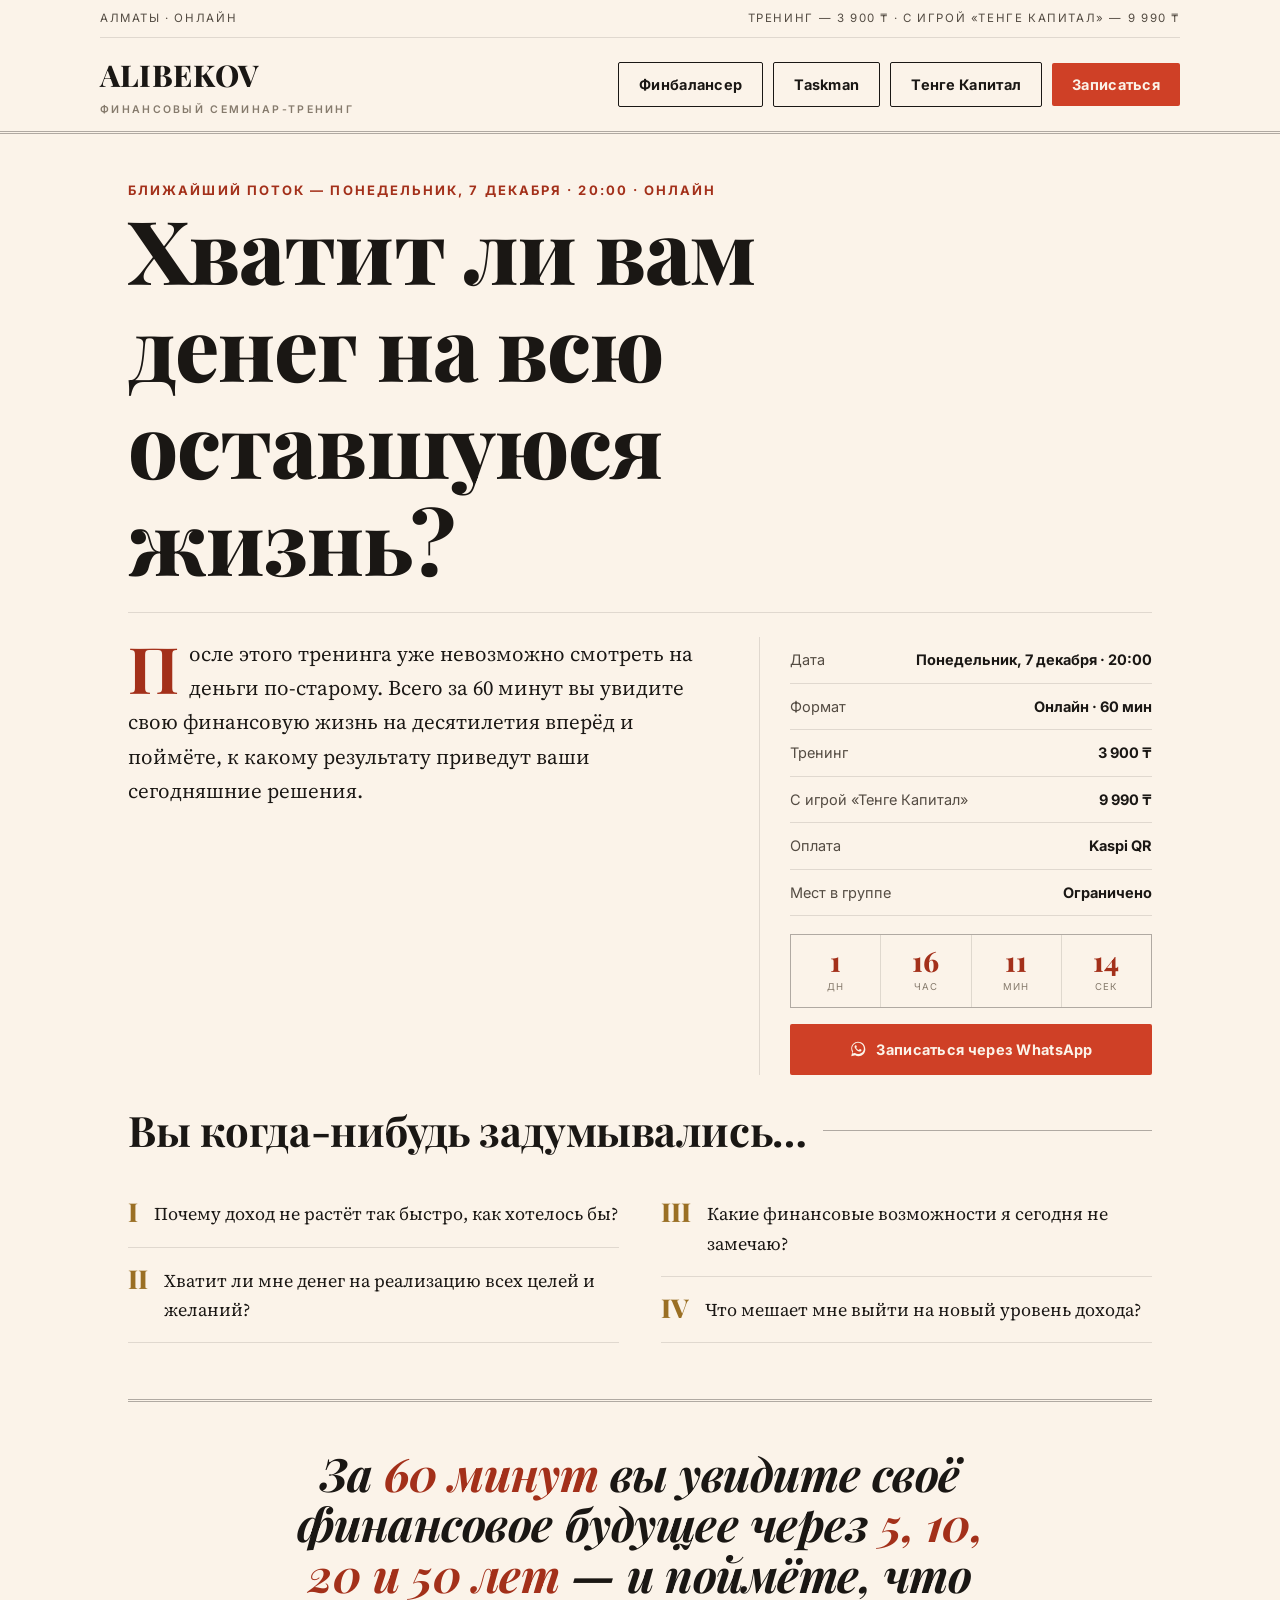
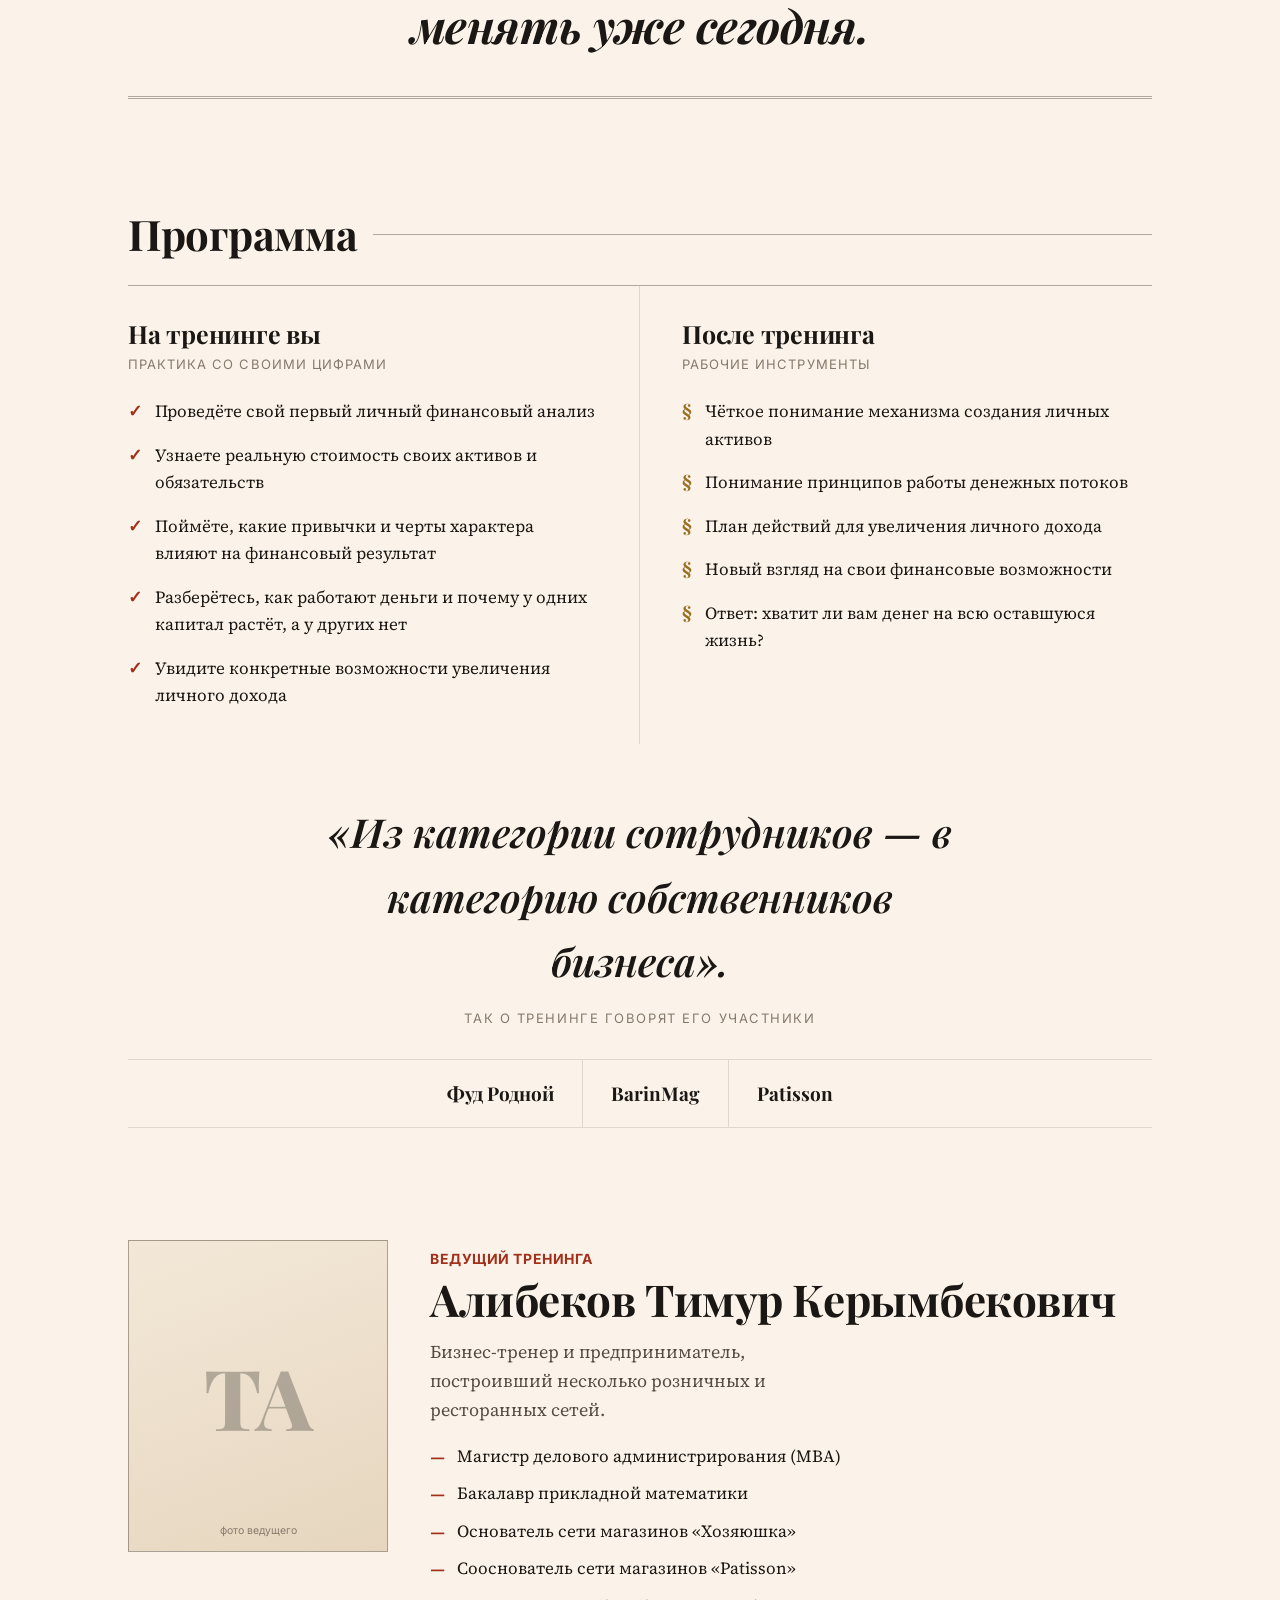
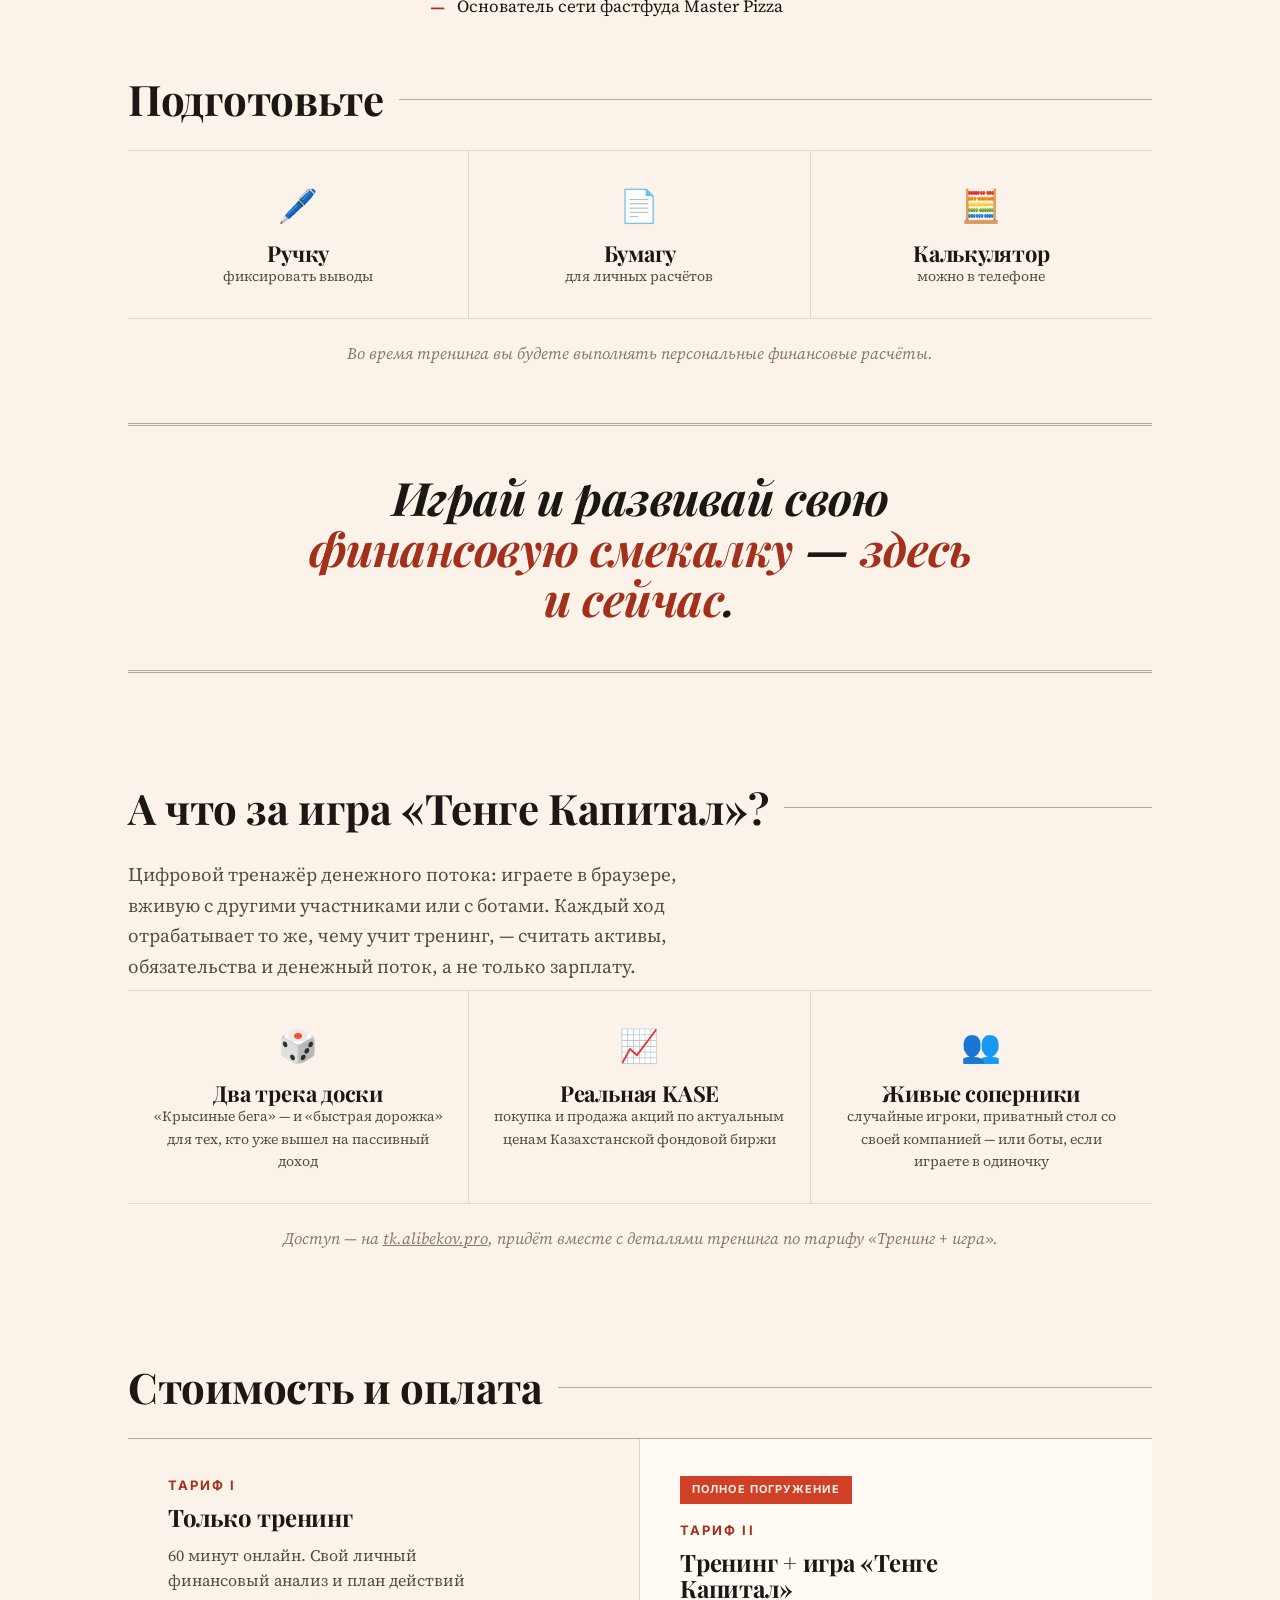
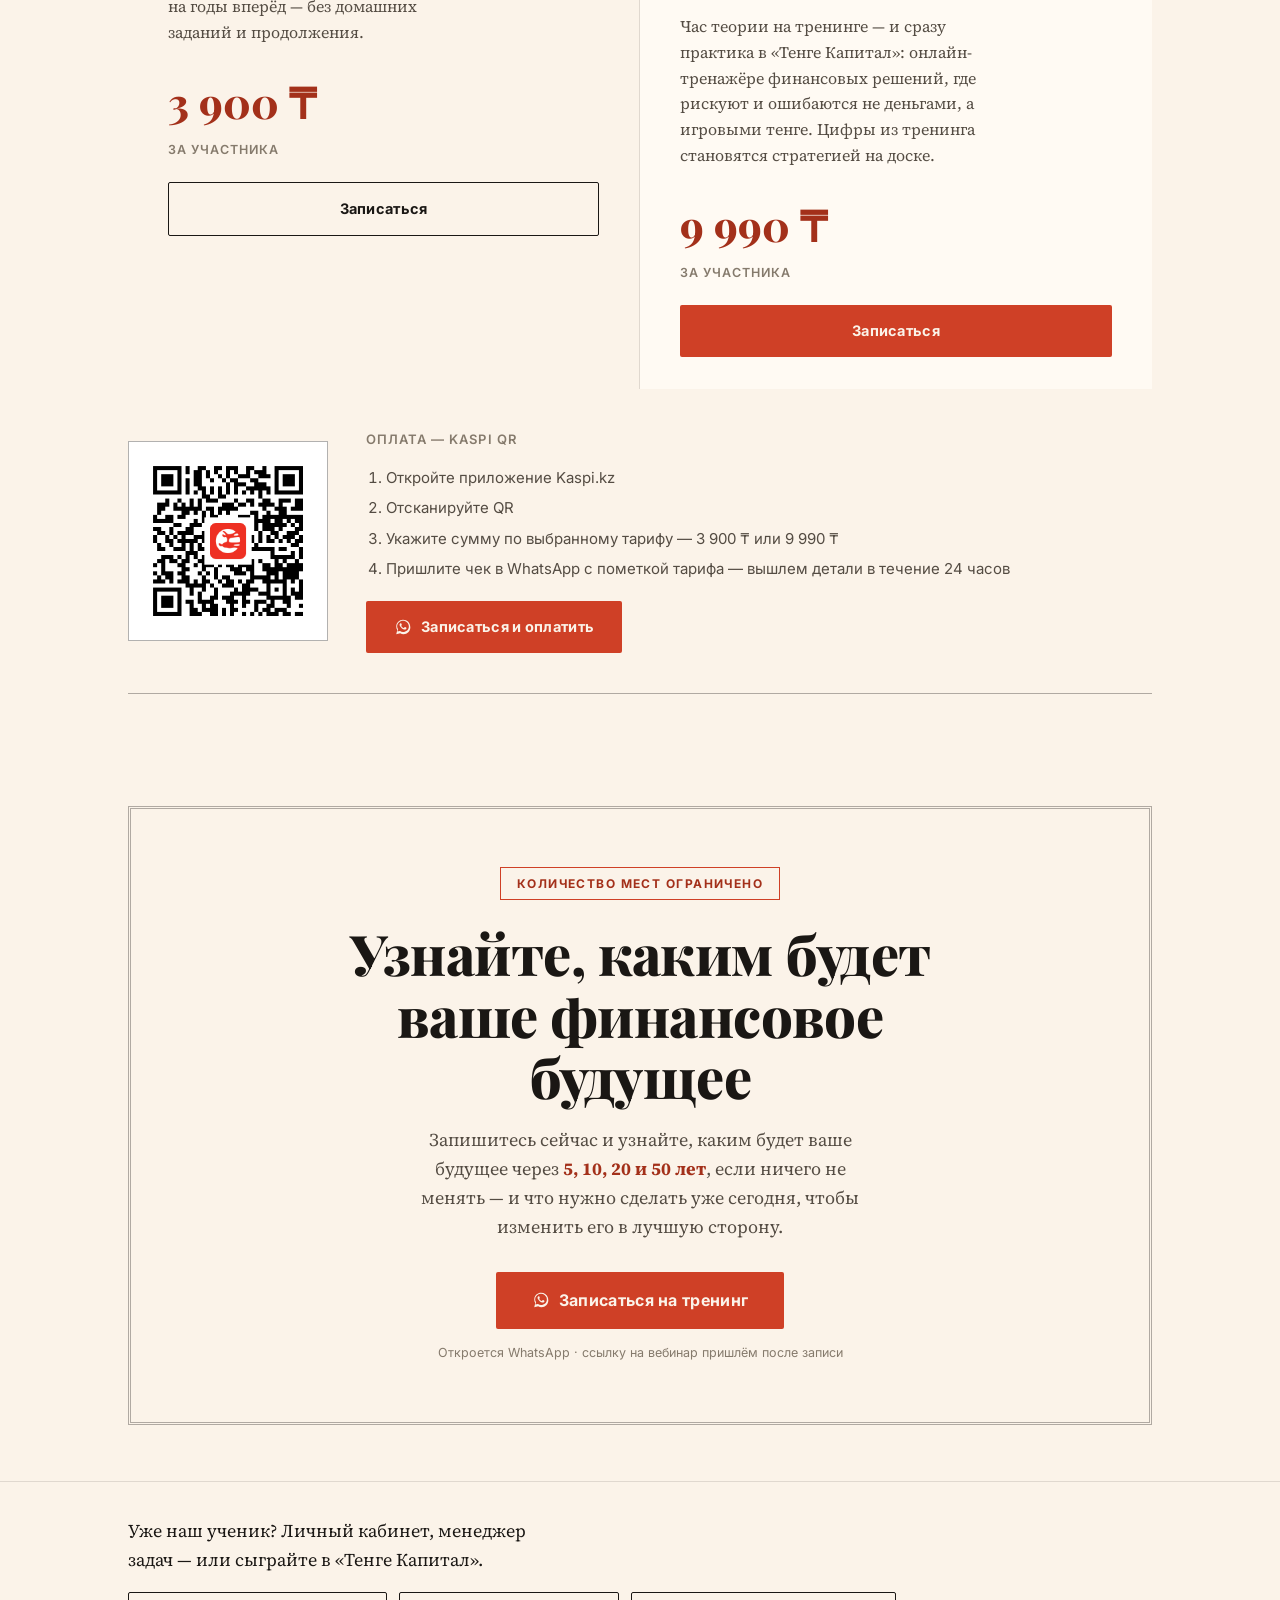
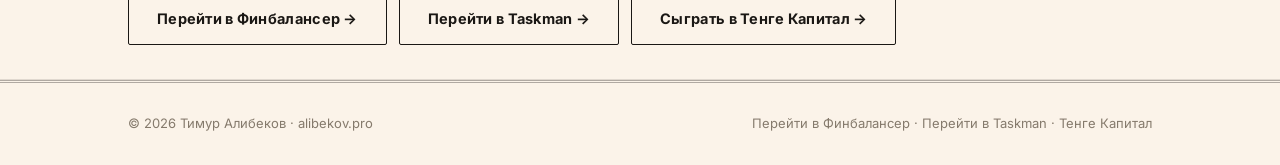
==== index.html @ b4243344 "Переставить регалии Тимура: сперва MBA и бакалавриат, потом бизнесы Co-Authored-By: Claude Sonnet 5 " ====
<!DOCTYPE html>
<html lang="ru">
<head>
<meta charset="UTF-8" />
<meta name="viewport" content="width=device-width, initial-scale=1.0" />
<title>Хватит ли вам денег на всю оставшуюся жизнь? — семинар-тренинг Тимура Алибекова</title>
<meta name="description" content="Онлайн-тренинг «Хватит ли вам денег на всю оставшуюся жизнь?». За 60 минут вы увидите свою финансовую жизнь на десятилетия вперёд. От 3 900 ₸, с игрой «Тенге Капитал» — 9 990 ₸. Ведущий — Тимур Алибеков, основатель сетей «Хозяюшка» и «Patisson»." />
<meta name="theme-color" content="#fbf3e9" />

<!-- Google tag (gtag.js) -->
<script async src="https://www.googletagmanager.com/gtag/js?id=AW-18318471443"></script>
<script>
  window.dataLayer = window.dataLayer || [];
  function gtag(){dataLayer.push(arguments);}
  gtag('js', new Date());
  gtag('config', 'AW-18318471443');
</script>

<meta property="og:type" content="website" />
<meta property="og:title" content="Хватит ли вам денег на всю оставшуюся жизнь?" />
<meta property="og:description" content="Онлайн-тренинг за 60 минут покажет вашу финансовую жизнь на десятилетия вперёд. От 3 900 ₸, с игрой «Тенге Капитал» — 9 990 ₸. Ведущий — Тимур Алибеков." />
<meta property="og:locale" content="ru_RU" />
<meta property="og:url" content="https://alibekov.pro" />
<meta property="og:image" content="https://alibekov.pro/og.png" />
<meta name="twitter:card" content="summary_large_image" />
<link rel="canonical" href="https://alibekov.pro" />

<link rel="icon" type="image/svg+xml" href="/favicon.svg" />
<link rel="apple-touch-icon" href="/favicon.svg" />

<link rel="preconnect" href="https://fonts.googleapis.com" />
<link rel="preconnect" href="https://fonts.gstatic.com" crossorigin />
<link href="https://fonts.googleapis.com/css2?family=Playfair+Display:ital,wght@0,600;0,700;0,800;1,600;1,700&family=Source+Serif+4:ital,opsz,wght@0,8..60,400;0,8..60,600;1,8..60,400&family=Inter:wght@500;600;700&display=swap" rel="stylesheet" />

<!-- JSON-LD: курс для поисковиков (вечнозелёный формат, без фиксированной даты) -->
<script type="application/ld+json">
{
  "@context":"https://schema.org",
  "@type":"Course",
  "name":"Тренинг «Хватит ли вам денег на всю оставшуюся жизнь?»",
  "description":"За 60 минут вы увидите свою финансовую жизнь на десятилетия вперёд и проведёте первый личный финансовый анализ.",
  "provider":{"@type":"Person","name":"Тимур Алибеков","url":"https://alibekov.pro"},
  "hasCourseInstance":{"@type":"CourseInstance","courseMode":"Online","courseWorkload":"PT60M"},
  "offers":[
    {"@type":"Offer","name":"Только тренинг","price":"3900","priceCurrency":"KZT","availability":"https://schema.org/InStock","url":"https://alibekov.pro"},
    {"@type":"Offer","name":"Тренинг + игра «Тенге Капитал»","price":"9990","priceCurrency":"KZT","availability":"https://schema.org/InStock","url":"https://alibekov.pro"}
  ]
}
</script>

<style>
:root{
  --paper:#fbf3e9; --paper-2:#f3e8d8; --card:#fffaf3;
  --ink:#1a1714; --muted:#544c43; --muted-2:#857a6c;
  --salmon:#cf4026; --salmon-d:#a3301a; --ochre:#9a6f24;
  --line:#1a17141f; --line-strong:#1a171455; --maxw:1080px;
}
*{box-sizing:border-box;margin:0;padding:0}
html{scroll-behavior:smooth}
body{font-family:'Source Serif 4',Georgia,serif;background:var(--paper);color:var(--ink);line-height:1.62;-webkit-font-smoothing:antialiased;overflow-x:hidden}
h1,h2,h3{font-family:'Playfair Display',Georgia,serif;font-weight:700;line-height:1.1;letter-spacing:-.01em}
a{color:inherit;text-decoration:none}
img{max-width:100%;display:block}
.wrap{max-width:var(--maxw);margin:0 auto;padding:0 28px}

/* focus & sr */
:focus-visible{outline:3px solid var(--salmon);outline-offset:3px}
.sr-only{position:absolute;width:1px;height:1px;padding:0;margin:-1px;overflow:hidden;clip:rect(0,0,0,0);white-space:nowrap;border:0}
.skip{position:absolute;left:-999px;top:0;z-index:200;background:var(--ink);color:var(--paper);padding:12px 18px;font-family:'Inter',sans-serif;font-weight:700}
.skip:focus{left:8px;top:8px}

.kick{font-family:'Inter',sans-serif;font-size:13px;font-weight:700;letter-spacing:.16em;text-transform:uppercase;color:var(--salmon-d)}

.masthead{border-bottom:3px double var(--line-strong);background:var(--paper);position:sticky;top:0;z-index:40}
.mast-top{display:flex;justify-content:space-between;align-items:center;font-family:'Inter',sans-serif;font-size:11.5px;letter-spacing:.14em;text-transform:uppercase;color:var(--muted);padding:9px 0;border-bottom:1px solid var(--line)}
.mast-main{display:flex;justify-content:space-between;align-items:center;padding:13px 0}
.mast-main .name{font-family:'Playfair Display';font-size:clamp(22px,3vw,30px);font-weight:800;letter-spacing:.02em}
.mast-main .name small{display:block;font-family:'Inter';font-size:10.5px;font-weight:600;letter-spacing:.22em;color:var(--muted-2);text-transform:uppercase;margin-top:2px}

.btn{display:inline-flex;align-items:center;justify-content:center;gap:9px;font-family:'Inter',sans-serif;font-weight:700;font-size:14.5px;border-radius:2px;border:0;cursor:pointer;padding:14px 28px;background:var(--ink);color:var(--paper);transition:background .2s,transform .15s;letter-spacing:.02em}
.btn:hover{background:var(--salmon-d);transform:translateY(-1px)}
.btn.sal{background:var(--salmon)}
.btn.sal:hover{background:var(--salmon-d)}
.btn.line{background:transparent;color:var(--ink);border:1.5px solid var(--ink)}
.btn.line:hover{background:var(--ink);color:var(--paper)}
.btn .wa{width:18px;height:18px;flex:0 0 auto}
.mast-main .btn{padding:10px 20px}
.mast-actions{display:flex;align-items:center;gap:10px}
@media(max-width:560px){.mast-main .btn{padding:9px 14px;font-size:13px}.mast-top{display:none}}
@media(max-width:620px){.app-enter{display:none}}

.hero{padding:46px 0 18px}
.hero h1{font-size:clamp(38px,7.4vw,88px);max-width:15ch;font-weight:800}
.hero-grid{display:grid;grid-template-columns:1.5fr 1fr;gap:42px;margin-top:24px;padding-top:24px;border-top:1px solid var(--line)}
@media(max-width:760px){.hero-grid{grid-template-columns:1fr;gap:26px}}
.hero-lead{font-size:21px}
.hero-lead .drop::first-letter{font-family:'Playfair Display';font-size:64px;float:left;line-height:.78;padding:6px 10px 0 0;color:var(--salmon-d);font-weight:700}
.hero-side{border-left:1px solid var(--line);padding-left:30px}
@media(max-width:760px){.hero-side{border-left:0;padding-left:0;border-top:1px solid var(--line);padding-top:22px}}
.facts{font-family:'Inter';list-style:none;display:flex;flex-direction:column}
.facts li{display:flex;justify-content:space-between;gap:14px;padding:11px 0;border-bottom:1px solid var(--line);font-size:14.5px}
.facts li b{font-weight:700}
.facts li span{color:var(--muted)}
.cd{display:flex;margin-top:18px;border:1px solid var(--line-strong)}
.cd .c{flex:1;text-align:center;padding:12px 4px;border-right:1px solid var(--line)}
.cd .c:last-child{border-right:0}
.cd .n{font-family:'Playfair Display';font-size:28px;font-weight:800;color:var(--salmon-d);line-height:1}
.cd .l{font-family:'Inter';font-size:9.5px;letter-spacing:.1em;text-transform:uppercase;color:var(--muted-2);margin-top:4px}
.hero-side .btn{width:100%;margin-top:16px}

section{padding:56px 0}
.sec-rule{display:flex;align-items:center;gap:16px;margin-bottom:28px}
.sec-rule h2{font-size:clamp(26px,4.4vw,42px)}
.sec-rule .ln{flex:1;height:1px;background:var(--line-strong)}

.pains{columns:2;column-gap:42px}
@media(max-width:680px){.pains{columns:1}}
.pain{break-inside:avoid;padding:18px 0;border-bottom:1px solid var(--line);display:flex;gap:16px}
.pain .n{font-family:'Playfair Display';font-size:26px;font-weight:800;color:var(--ochre);line-height:1;flex:0 0 auto}
.pain p{font-size:18px}

.band{border-top:3px double var(--line-strong);border-bottom:3px double var(--line-strong);padding:46px 20px;text-align:center}
.band h2{font-size:clamp(26px,4.6vw,46px);max-width:24ch;margin:0 auto;font-style:italic;font-weight:700}
.band h2 em{color:var(--salmon-d);font-style:italic}

.cols{display:grid;grid-template-columns:1fr 1fr;border-top:1px solid var(--line-strong)}
@media(max-width:760px){.cols{grid-template-columns:1fr}}
.col{padding:34px 0}
.col:first-child{padding-right:42px;border-right:1px solid var(--line)}
.col:last-child{padding-left:42px}
@media(max-width:760px){.col:first-child{padding-right:0;border-right:0;border-bottom:1px solid var(--line)}.col:last-child{padding-left:0}}
.col h3{font-size:25px}
.col .cs{font-family:'Inter';font-size:13px;color:var(--muted-2);text-transform:uppercase;letter-spacing:.08em;margin:6px 0 22px}
.ll{list-style:none;display:flex;flex-direction:column;gap:15px}
.ll li{display:flex;gap:13px;font-size:17px;align-items:baseline}
.ll .t{flex:0 0 auto;font-family:'Playfair Display';color:var(--salmon-d);font-weight:700}
.col.get .ll .t{color:var(--ochre)}

.proof{text-align:center}
.proof blockquote{font-family:'Playfair Display';font-style:italic;font-size:clamp(24px,4vw,40px);font-weight:600;max-width:26ch;margin:0 auto 14px}
.proof .by{font-family:'Inter';font-size:13px;letter-spacing:.12em;text-transform:uppercase;color:var(--muted-2);margin-bottom:30px}
.logos{display:flex;justify-content:center;flex-wrap:wrap;border-top:1px solid var(--line);border-bottom:1px solid var(--line)}
.logos li{list-style:none;padding:18px 28px;font-family:'Playfair Display';font-weight:700;font-size:19px;border-right:1px solid var(--line)}
.logos li:last-child{border-right:0}

.host{display:grid;grid-template-columns:260px 1fr;gap:42px;align-items:start}
@media(max-width:760px){.host{grid-template-columns:1fr}}
.host .photo{aspect-ratio:3/3.6;background:linear-gradient(160deg,var(--paper-2),#e6d6bf);border:1px solid var(--line-strong);display:grid;place-items:center;position:relative}
.host .photo .mono{font-family:'Playfair Display';font-size:84px;color:var(--ink);opacity:.28;font-weight:800}
.host .photo small{position:absolute;bottom:12px;left:0;right:0;text-align:center;font-family:'Inter';font-size:10.5px;color:var(--muted-2)}
.host h2{font-size:clamp(28px,4.4vw,44px)}
.host .role{font-family:'Inter';color:var(--salmon-d);font-weight:700;font-size:14px;letter-spacing:.04em;text-transform:uppercase;margin:8px 0 4px}
.host .bio-lead{font-size:18px;color:var(--muted);margin:14px 0 18px;max-width:46ch}
.bio{list-style:none;display:flex;flex-direction:column;gap:10px}
.bio li{display:flex;gap:12px;font-size:17px}
.bio li b{color:var(--salmon-d);flex:0 0 auto;font-family:'Playfair Display'}

.prep{display:grid;grid-template-columns:repeat(3,1fr);border-top:1px solid var(--line);border-bottom:1px solid var(--line)}
@media(max-width:680px){.prep{grid-template-columns:1fr}}
.prep .p{padding:30px 22px;text-align:center;border-right:1px solid var(--line)}
.prep .p:last-child{border-right:0}
@media(max-width:680px){.prep .p{border-right:0;border-bottom:1px solid var(--line)}.prep .p:last-child{border-bottom:0}}
.prep .ic{font-size:32px}
.prep h3{font-size:22px;margin-top:8px}
.prep p{color:var(--muted);font-size:14px}
.prep-note{text-align:center;color:var(--muted-2);margin-top:22px;font-style:italic}

.tariffs{display:grid;grid-template-columns:1fr 1fr;border-top:1px solid var(--line-strong);margin-bottom:0}
@media(max-width:760px){.tariffs{grid-template-columns:1fr}}
.tariff{padding:36px 40px 32px;position:relative}
.tariff:first-child{border-right:1px solid var(--line)}
@media(max-width:760px){.tariff:first-child{border-right:0;border-bottom:1px solid var(--line)}}
.tariff.reco{background:var(--card)}
.tariff .badge{display:inline-block;background:var(--salmon);color:var(--paper);font-family:'Inter';font-size:11px;font-weight:700;letter-spacing:.1em;text-transform:uppercase;padding:5px 12px;margin-bottom:16px}
.tariff .kick{margin-bottom:8px}
.tariff h3{font-size:24px;max-width:20ch}
.tariff .desc{color:var(--muted);margin:12px 0 22px;font-size:16px;max-width:38ch}
.tariff .p{font-family:'Playfair Display';font-size:clamp(30px,4vw,42px);font-weight:800;color:var(--salmon-d);margin-bottom:2px}
.tariff .p span{display:block;font-family:'Inter';font-size:12.5px;font-weight:600;color:var(--muted-2);text-transform:uppercase;letter-spacing:.08em;margin-top:4px}
.tariff .btn{width:100%;margin-top:20px}

.pay{display:grid;grid-template-columns:200px 1fr;gap:38px;align-items:center;border-bottom:1px solid var(--line-strong);padding:40px 0}
@media(max-width:680px){.pay{grid-template-columns:1fr;text-align:center}}
.pay .qr{width:200px;height:200px;border:1px solid var(--line-strong);padding:8px;background:#fff;margin:0 auto}
.pay .qr img{width:100%;height:100%;object-fit:contain}
.pay ol{font-family:'Inter';font-size:15px;color:var(--muted);margin:16px 0 20px;padding-left:20px;display:flex;flex-direction:column;gap:6px}
@media(max-width:680px){.pay ol{text-align:left;max-width:38ch;margin-left:auto;margin-right:auto}}

.final{text-align:center;border:3px double var(--line-strong);padding:58px 40px}
.final .scarce{font-family:'Inter';display:inline-block;color:var(--salmon-d);border:1px solid var(--salmon);padding:6px 16px;font-size:12px;font-weight:700;letter-spacing:.12em;text-transform:uppercase;margin-bottom:22px}
.final h2{font-size:clamp(30px,5.2vw,56px);max-width:18ch;margin:0 auto 18px;font-weight:800}
.final p{font-size:18px;color:var(--muted);max-width:52ch;margin:0 auto 30px}
.final p b{color:var(--salmon-d)}
.final .sub{font-family:'Inter';display:block;margin-top:14px;font-size:12.5px;color:var(--muted-2)}

footer{border-top:3px double var(--line-strong);padding:30px 0;font-family:'Inter';color:var(--muted-2);font-size:13px}
.foot{display:flex;flex-wrap:wrap;justify-content:space-between;gap:12px}
.foot a:hover{color:var(--salmon-d)}

.sticky{position:fixed;left:0;right:0;bottom:0;z-index:60;padding:11px 16px calc(11px + env(safe-area-inset-bottom));background:rgba(251,243,233,.95);backdrop-filter:blur(8px);border-top:1px solid var(--line-strong);display:none}
.sticky .btn{width:100%}
@media(max-width:560px){.sticky{display:block}body{padding-bottom:80px}}

.reveal{opacity:0;transform:translateY(20px);transition:opacity .7s,transform .7s}
.reveal.in{opacity:1;transform:none}
@media(prefers-reduced-motion:reduce){.reveal{opacity:1;transform:none;transition:none}html{scroll-behavior:auto}}
</style>
</head>
<body>
<a class="skip" href="#zayavka">Перейти к записи на тренинг</a>

<!-- MASTHEAD -->
<header class="masthead" role="banner">
  <div class="wrap mast-top"><span>Алматы · Онлайн</span><span>Тренинг — 3 900 ₸ · с игрой «Тенге Капитал» — 9 990 ₸</span></div>
  <div class="wrap mast-main">
    <a class="name" href="#top" aria-label="Тимур Алибеков — на главную">ALIBEKOV<small>финансовый семинар-тренинг</small></a>
    <div class="mast-actions">
      <a class="btn line app-enter" href="#" data-app>Финбалансер</a>
      <a class="btn line app-enter" href="#" data-taskman>Taskman</a>
      <a class="btn line app-enter" href="#" data-tenge>Тенге Капитал</a>
      <a class="btn sal cta-wa" href="#zayavka">Записаться</a>
    </div>
  </div>
</header>

<main id="top">

<!-- HERO -->
<section class="hero" aria-labelledby="hero-title">
  <div class="wrap">
    <p class="kick reveal" id="next-date-kick">Специальный выпуск · онлайн · 60 минут</p>
    <h1 id="hero-title">Хватит ли вам денег на всю оставшуюся жизнь?</h1>
    <div class="hero-grid">
      <div class="hero-lead reveal">
        <div class="drop"><p>После этого тренинга уже невозможно смотреть на деньги по-старому. Всего за 60 минут вы увидите свою финансовую жизнь на десятилетия вперёд и поймёте, к какому результату приведут ваши сегодняшние решения.</p></div>
      </div>
      <div class="hero-side reveal">
        <ul class="facts">
          <li><span>Дата</span><b id="next-date-fact">Понедельник · 20:00</b></li>
          <li><span>Формат</span><b>Онлайн · 60 мин</b></li>
          <li><span>Тренинг</span><b>3 900 ₸</b></li>
          <li><span>С игрой «Тенге Капитал»</span><b>9 990 ₸</b></li>
          <li><span>Оплата</span><b>Kaspi QR</b></li>
          <li><span>Мест в группе</span><b>Ограничено</b></li>
        </ul>
        <p class="sr-only" id="cd-sr">До начала тренинга осталось время — точную дату смотрите выше.</p>
        <div class="cd" aria-hidden="true">
          <div class="c"><div class="n" id="cd-d">—</div><div class="l">дн</div></div>
          <div class="c"><div class="n" id="cd-h">—</div><div class="l">час</div></div>
          <div class="c"><div class="n" id="cd-m">—</div><div class="l">мин</div></div>
          <div class="c"><div class="n" id="cd-s">—</div><div class="l">сек</div></div>
        </div>
        <a class="btn sal cta-wa" href="#zayavka">
          <svg class="wa" viewBox="0 0 32 32" fill="currentColor" aria-hidden="true"><path d="M16 3C9.4 3 4 8.3 4 14.9c0 2.3.6 4.5 1.8 6.4L4 29l7-1.8c1.8 1 3.9 1.5 6 1.5 6.6 0 12-5.3 12-11.9C29 8.3 23.6 3 16 3zm0 21.7c-1.9 0-3.7-.5-5.3-1.5l-.4-.2-4.1 1.1 1.1-4-.2-.4a9.6 9.6 0 01-1.5-5.2C5.6 9.3 10.3 4.7 16 4.7c5.7 0 10.4 4.6 10.4 10.2S21.7 24.7 16 24.7zm5.7-7.6c-.3-.2-1.8-.9-2.1-1-.3-.1-.5-.2-.7.2-.2.3-.8 1-1 1.2-.2.2-.4.2-.7.1-1.8-.9-3-1.6-4.2-3.6-.3-.5.3-.5.9-1.6.1-.2 0-.4 0-.5-.1-.2-.7-1.6-.9-2.2-.2-.6-.5-.5-.7-.5h-.6c-.2 0-.5.1-.8.4-.3.3-1 1-1 2.5s1.1 2.9 1.2 3.1c.2.2 2.1 3.3 5.2 4.6 1.9.8 2.7.9 3.6.8.6-.1 1.8-.7 2-1.4.3-.7.3-1.3.2-1.4-.1-.2-.3-.3-.6-.4z"/></svg>
          Записаться через WhatsApp
        </a>
      </div>
    </div>
  </div>
</section>

<!-- PAINS -->
<section style="padding-top:14px" aria-labelledby="pains-title">
  <div class="wrap">
    <div class="sec-rule reveal"><h2 id="pains-title">Вы когда-нибудь задумывались…</h2><span class="ln" aria-hidden="true"></span></div>
    <ul class="pains" style="list-style:none">
      <li class="pain reveal"><span class="n" aria-hidden="true">I</span><p>Почему доход не растёт так быстро, как хотелось бы?</p></li>
      <li class="pain reveal"><span class="n" aria-hidden="true">II</span><p>Хватит ли мне денег на реализацию всех целей и желаний?</p></li>
      <li class="pain reveal"><span class="n" aria-hidden="true">III</span><p>Какие финансовые возможности я сегодня не замечаю?</p></li>
      <li class="pain reveal"><span class="n" aria-hidden="true">IV</span><p>Что мешает мне выйти на новый уровень дохода?</p></li>
    </ul>
  </div>
</section>

<!-- BAND -->
<section style="padding-top:0">
  <div class="wrap"><div class="band reveal">
    <h2>За <em>60 минут</em> вы увидите своё финансовое будущее через <em>5, 10, 20 и 50 лет</em> — и поймёте, что менять уже сегодня.</h2>
  </div></div>
</section>

<!-- PROGRAM -->
<section id="programma" aria-labelledby="prog-title">
  <div class="wrap">
    <div class="sec-rule reveal"><h2 id="prog-title">Программа</h2><span class="ln" aria-hidden="true"></span></div>
    <div class="cols">
      <div class="col reveal"><h3>На тренинге вы</h3><p class="cs">Практика со своими цифрами</p>
        <ul class="ll">
          <li><span class="t" aria-hidden="true">✓</span>Проведёте свой первый личный финансовый анализ</li>
          <li><span class="t" aria-hidden="true">✓</span>Узнаете реальную стоимость своих активов и обязательств</li>
          <li><span class="t" aria-hidden="true">✓</span>Поймёте, какие привычки и черты характера влияют на финансовый результат</li>
          <li><span class="t" aria-hidden="true">✓</span>Разберётесь, как работают деньги и почему у одних капитал растёт, а у других нет</li>
          <li><span class="t" aria-hidden="true">✓</span>Увидите конкретные возможности увеличения личного дохода</li>
        </ul>
      </div>
      <div class="col get reveal"><h3>После тренинга</h3><p class="cs">Рабочие инструменты</p>
        <ul class="ll">
          <li><span class="t" aria-hidden="true">§</span>Чёткое понимание механизма создания личных активов</li>
          <li><span class="t" aria-hidden="true">§</span>Понимание принципов работы денежных потоков</li>
          <li><span class="t" aria-hidden="true">§</span>План действий для увеличения личного дохода</li>
          <li><span class="t" aria-hidden="true">§</span>Новый взгляд на свои финансовые возможности</li>
          <li><span class="t" aria-hidden="true">§</span>Ответ: хватит ли вам денег на всю оставшуюся жизнь?</li>
        </ul>
      </div>
    </div>
  </div>
</section>

<!-- PROOF -->
<section style="padding-top:0" aria-labelledby="proof-title">
  <div class="wrap"><div class="proof reveal">
    <blockquote id="proof-title">«Из категории сотрудников — в категорию собственников бизнеса».</blockquote>
    <p class="by">Так о тренинге говорят его участники</p>
    <ul class="logos" aria-label="Среди участников — предприниматели компаний">
      <li>Фуд Родной</li><li>BarinMag</li><li>Patisson</li>
    </ul>
  </div></div>
</section>

<!-- HOST -->
<section aria-labelledby="host-title">
  <div class="wrap"><div class="host">
    <div class="photo reveal" role="img" aria-label="Портрет ведущего — Тимура Алибекова (будет добавлен)">
      <span class="mono" aria-hidden="true">ТА</span><small aria-hidden="true">фото ведущего</small>
    </div>
    <div class="reveal">
      <p class="role">Ведущий тренинга</p>
      <h2 id="host-title">Алибеков Тимур Керымбекович</h2>
      <p class="bio-lead">Бизнес-тренер и предприниматель, построивший несколько розничных и ресторанных сетей.</p>
      <ul class="bio">
        <li><b aria-hidden="true">—</b>Магистр делового администрирования (MBA)</li>
        <li><b aria-hidden="true">—</b>Бакалавр прикладной математики</li>
        <li><b aria-hidden="true">—</b>Основатель сети магазинов «Хозяюшка»</li>
        <li><b aria-hidden="true">—</b>Сооснователь сети магазинов «Patisson»</li>
        <li><b aria-hidden="true">—</b>Основатель сети фастфуда Master Pizza</li>
      </ul>
    </div>
  </div></div>
</section>

<!-- PREPARE -->
<section style="padding-top:0" aria-labelledby="prep-title">
  <div class="wrap">
    <div class="sec-rule reveal"><h2 id="prep-title">Подготовьте</h2><span class="ln" aria-hidden="true"></span></div>
    <div class="prep">
      <div class="p reveal"><span class="ic" aria-hidden="true">🖊️</span><h3>Ручку</h3><p>фиксировать выводы</p></div>
      <div class="p reveal"><span class="ic" aria-hidden="true">📄</span><h3>Бумагу</h3><p>для личных расчётов</p></div>
      <div class="p reveal"><span class="ic" aria-hidden="true">🧮</span><h3>Калькулятор</h3><p>можно в телефоне</p></div>
    </div>
    <p class="prep-note reveal">Во время тренинга вы будете выполнять персональные финансовые расчёты.</p>
  </div>
</section>

<!-- GAME BAND -->
<section style="padding-top:0">
  <div class="wrap"><div class="band reveal">
    <h2>Играй и развивай свою <em>финансовую смекалку</em> — <em>здесь и сейчас</em>.</h2>
  </div></div>
</section>

<!-- GAME -->
<section aria-labelledby="game-title">
  <div class="wrap">
    <div class="sec-rule reveal"><h2 id="game-title">А что за игра «Тенге Капитал»?</h2><span class="ln" aria-hidden="true"></span></div>
    <p class="reveal" style="font-size:19px;color:var(--muted);max-width:62ch;margin-bottom:8px">Цифровой тренажёр денежного потока: играете в браузере, вживую с другими участниками или с ботами. Каждый ход отрабатывает то же, чему учит тренинг, — считать активы, обязательства и денежный поток, а не только зарплату.</p>
    <div class="prep">
      <div class="p reveal"><span class="ic" aria-hidden="true">🎲</span><h3>Два трека доски</h3><p>«Крысиные бега» — и «быстрая дорожка» для тех, кто уже вышел на пассивный доход</p></div>
      <div class="p reveal"><span class="ic" aria-hidden="true">📈</span><h3>Реальная KASE</h3><p>покупка и продажа акций по актуальным ценам Казахстанской фондовой биржи</p></div>
      <div class="p reveal"><span class="ic" aria-hidden="true">👥</span><h3>Живые соперники</h3><p>случайные игроки, приватный стол со своей компанией — или боты, если играете в одиночку</p></div>
    </div>
    <p class="prep-note reveal">Доступ — на <a href="#" data-tenge style="text-decoration:underline">tk.alibekov.pro</a>, придёт вместе с деталями тренинга по тарифу «Тренинг + игра».</p>
  </div>
</section>

<!-- PAYMENT -->
<section aria-labelledby="pay-title">
  <div class="wrap">
    <div class="sec-rule reveal"><h2 id="pay-title">Стоимость и оплата</h2><span class="ln" aria-hidden="true"></span></div>

    <div class="tariffs reveal">
      <div class="tariff">
        <p class="kick">Тариф I</p>
        <h3>Только тренинг</h3>
        <p class="desc">60 минут онлайн. Свой личный финансовый анализ и план действий на годы вперёд — без домашних заданий и продолжения.</p>
        <p class="p">3 900 ₸<span>за участника</span></p>
        <a class="btn line cta-wa" data-wa-text="seminar" href="#zayavka">Записаться</a>
      </div>
      <div class="tariff reco">
        <span class="badge">Полное погружение</span>
        <p class="kick">Тариф II</p>
        <h3>Тренинг + игра «Тенге Капитал»</h3>
        <p class="desc">Час теории на тренинге — и сразу практика в «Тенге Капитал»: онлайн-тренажёре финансовых решений, где рискуют и ошибаются не деньгами, а игровыми тенге. Цифры из тренинга становятся стратегией на доске.</p>
        <p class="p">9 990 ₸<span>за участника</span></p>
        <a class="btn sal cta-wa" data-wa-text="combo" href="#zayavka">Записаться</a>
      </div>
    </div>

    <div class="pay reveal">
      <div class="qr"><img src="/kaspi-qr.png" alt="QR-код для оплаты через Kaspi.kz" width="200" height="200" /></div>
      <div>
        <p style="font-family:'Inter',sans-serif;font-size:13px;font-weight:600;color:var(--muted-2);text-transform:uppercase;letter-spacing:.08em;margin-bottom:14px">Оплата — Kaspi QR</p>
        <ol>
          <li>Откройте приложение Kaspi.kz</li>
          <li>Отсканируйте QR</li>
          <li>Укажите сумму по выбранному тарифу — 3 900 ₸ или 9 990 ₸</li>
          <li>Пришлите чек в WhatsApp с пометкой тарифа — вышлем детали в течение 24 часов</li>
        </ol>
        <a class="btn sal cta-wa" href="#zayavka">
          <svg class="wa" viewBox="0 0 32 32" fill="currentColor" aria-hidden="true"><path d="M16 3C9.4 3 4 8.3 4 14.9c0 2.3.6 4.5 1.8 6.4L4 29l7-1.8c1.8 1 3.9 1.5 6 1.5 6.6 0 12-5.3 12-11.9C29 8.3 23.6 3 16 3zm0 21.7c-1.9 0-3.7-.5-5.3-1.5l-.4-.2-4.1 1.1 1.1-4-.2-.4a9.6 9.6 0 01-1.5-5.2C5.6 9.3 10.3 4.7 16 4.7c5.7 0 10.4 4.6 10.4 10.2S21.7 24.7 16 24.7zm5.7-7.6c-.3-.2-1.8-.9-2.1-1-.3-.1-.5-.2-.7.2-.2.3-.8 1-1 1.2-.2.2-.4.2-.7.1-1.8-.9-3-1.6-4.2-3.6-.3-.5.3-.5.9-1.6.1-.2 0-.4 0-.5-.1-.2-.7-1.6-.9-2.2-.2-.6-.5-.5-.7-.5h-.6c-.2 0-.5.1-.8.4-.3.3-1 1-1 2.5s1.1 2.9 1.2 3.1c.2.2 2.1 3.3 5.2 4.6 1.9.8 2.7.9 3.6.8.6-.1 1.8-.7 2-1.4.3-.7.3-1.3.2-1.4-.1-.2-.3-.3-.6-.4z"/></svg>
          Записаться и оплатить
        </a>
      </div>
    </div>
  </div>
</section>

<!-- FINAL CTA -->
<section id="zayavka" aria-labelledby="final-title">
  <div class="wrap"><div class="final reveal">
    <span class="scarce">Количество мест ограничено</span>
    <h2 id="final-title">Узнайте, каким будет ваше финансовое будущее</h2>
    <p>Запишитесь сейчас и узнайте, каким будет ваше будущее через <b>5, 10, 20 и 50 лет</b>, если ничего не менять — и что нужно сделать уже сегодня, чтобы изменить его в лучшую сторону.</p>
    <a class="btn sal cta-wa" href="#" style="font-size:16px;padding:16px 36px">
      <svg class="wa" viewBox="0 0 32 32" fill="currentColor" aria-hidden="true"><path d="M16 3C9.4 3 4 8.3 4 14.9c0 2.3.6 4.5 1.8 6.4L4 29l7-1.8c1.8 1 3.9 1.5 6 1.5 6.6 0 12-5.3 12-11.9C29 8.3 23.6 3 16 3zm0 21.7c-1.9 0-3.7-.5-5.3-1.5l-.4-.2-4.1 1.1 1.1-4-.2-.4a9.6 9.6 0 01-1.5-5.2C5.6 9.3 10.3 4.7 16 4.7c5.7 0 10.4 4.6 10.4 10.2S21.7 24.7 16 24.7zm5.7-7.6c-.3-.2-1.8-.9-2.1-1-.3-.1-.5-.2-.7.2-.2.3-.8 1-1 1.2-.2.2-.4.2-.7.1-1.8-.9-3-1.6-4.2-3.6-.3-.5.3-.5.9-1.6.1-.2 0-.4 0-.5-.1-.2-.7-1.6-.9-2.2-.2-.6-.5-.5-.7-.5h-.6c-.2 0-.5.1-.8.4-.3.3-1 1-1 2.5s1.1 2.9 1.2 3.1c.2.2 2.1 3.3 5.2 4.6 1.9.8 2.7.9 3.6.8.6-.1 1.8-.7 2-1.4.3-.7.3-1.3.2-1.4-.1-.2-.3-.3-.6-.4z"/></svg>
      Записаться на тренинг
    </a>
    <span class="sub">Откроется WhatsApp · ссылку на вебинар пришлём после записи</span>
  </div></div>
</section>

<!-- APP ENTRY -->
<section style="padding:34px 0;border-top:1px solid var(--line);border-bottom:1px solid var(--line)" aria-labelledby="app-entry-title">
  <div class="wrap" style="display:flex;flex-wrap:wrap;gap:18px;align-items:center;justify-content:space-between">
    <p id="app-entry-title" style="font-size:18px;margin:0;max-width:46ch">Уже наш ученик? Личный кабинет, менеджер задач — или сыграйте в «Тенге Капитал».</p>
    <div style="display:flex;flex-wrap:wrap;gap:12px">
      <a class="btn line" href="#" data-app>Перейти в Финбалансер →</a>
      <a class="btn line" href="#" data-taskman>Перейти в Taskman →</a>
      <a class="btn line" href="#" data-tenge>Сыграть в Тенге Капитал →</a>
    </div>
  </div>
</section>

</main>

<footer role="contentinfo"><div class="wrap foot">
  <span>© 2026 Тимур Алибеков · <a href="https://alibekov.pro">alibekov.pro</a></span>
  <span><a href="#" data-app>Перейти в Финбалансер</a> · <a href="#" data-taskman>Перейти в Taskman</a> · <a href="#" data-tenge>Тенге Капитал</a></span>
</div></footer>

<!-- STICKY MOBILE CTA -->
<div class="sticky">
  <a class="btn sal cta-wa" href="#zayavka">
    <svg class="wa" viewBox="0 0 32 32" fill="currentColor" aria-hidden="true"><path d="M16 3C9.4 3 4 8.3 4 14.9c0 2.3.6 4.5 1.8 6.4L4 29l7-1.8c1.8 1 3.9 1.5 6 1.5 6.6 0 12-5.3 12-11.9C29 8.3 23.6 3 16 3zm5.7 14.1c-.3-.2-1.8-.9-2.1-1-.3-.1-.5-.2-.7.2-.2.3-.8 1-1 1.2-.2.2-.4.2-.7.1-1.8-.9-3-1.6-4.2-3.6-.3-.5.3-.5.9-1.6.1-.2 0-.4 0-.5-.1-.2-.7-1.6-.9-2.2-.2-.6-.5-.5-.7-.5h-.6c-.2 0-.5.1-.8.4-.3.3-1 1-1 2.5s1.1 2.9 1.2 3.1c.2.2 2.1 3.3 5.2 4.6 1.9.8 2.7.9 3.6.8.6-.1 1.8-.7 2-1.4.3-.7.3-1.3.2-1.4z"/></svg>
    Записаться на тренинг
  </a>
</div>

<script>
/* =========================================================
   НАСТРОЙКИ — поменяй здесь номер WhatsApp и текст сообщения
   Номер в международном формате, БЕЗ + и пробелов.
   Пример для Казахстана: 77011234567
   ========================================================= */
var WHATSAPP_NUMBER = "77077570443"; // Тимур Алибеков
var WHATSAPP_TEXTS = {
  default: "Здравствуйте! Хочу записаться на тренинг «Хватит ли мне денег на всю оставшуюся жизнь?» (3 900 ₸).",
  seminar: "Здравствуйте! Хочу записаться на тренинг «Хватит ли мне денег на всю оставшуюся жизнь?» — тариф «Только тренинг» (3 900 ₸).",
  combo:   "Здравствуйте! Хочу записаться на тренинг «Хватит ли мне денег на всю оставшуюся жизнь?» + игра «Тенге Капитал» (9 990 ₸)."
};
var APP_URL         = "https://app.alibekov.pro"; // Финбалансер
var TASKMAN_URL      = "https://crm.alibekov.pro"; // Taskman
var TENGE_URL        = "https://tk.alibekov.pro"; // Тенге Капитал

/* Дата тренинга — автоматически, ближайший понедельник 20:00 по Алматы.
   Ничего менять руками не нужно: при каждом заходе на сайт дата
   пересчитывается заново. Чтобы сменить день/час/часовой пояс — правь
   константы ниже. */
var TRAINING_WEEKDAY = 1;            // 0=вс, 1=пн, 2=вт ... 6=сб
var TRAINING_HOUR    = 20;           // час начала (24ч формат)
var TRAINING_TZ      = "Asia/Almaty";

function nextTrainingDate(){
  // Алматы — фиксированный UTC+5, без перехода на летнее время.
  var now = new Date();
  var parts = new Intl.DateTimeFormat("en-US", {timeZone: TRAINING_TZ, year:"numeric", month:"2-digit", day:"2-digit", weekday:"short", hourCycle:"h23", hour:"numeric"}).formatToParts(now);
  var map = {}; parts.forEach(function(p){ map[p.type] = p.value; });
  var wdMap = {Sun:0,Mon:1,Tue:2,Wed:3,Thu:4,Fri:5,Sat:6};
  var wd = wdMap[map.weekday];
  var hour = parseInt(map.hour, 10);
  var y = parseInt(map.year, 10), mo = parseInt(map.month, 10), d = parseInt(map.day, 10);
  var daysAhead = (TRAINING_WEEKDAY - wd + 7) % 7;
  if(daysAhead === 0 && hour >= TRAINING_HOUR){ daysAhead = 7; }
  var almatyOffsetMs = 5*60*60*1000;
  var targetMs = Date.UTC(y, mo-1, d, TRAINING_HOUR, 0, 0) + daysAhead*86400000 - almatyOffsetMs;
  return new Date(targetMs);
}

(function(){
  var target = nextTrainingDate();
  var weekday = new Intl.DateTimeFormat("ru-RU", {timeZone: TRAINING_TZ, weekday:"long"}).format(target);
  var dateStr = new Intl.DateTimeFormat("ru-RU", {timeZone: TRAINING_TZ, day:"numeric", month:"long"}).format(target);
  var weekdayCap = weekday.charAt(0).toUpperCase() + weekday.slice(1);
  var timeStr = TRAINING_HOUR + ":00";

  var kick = document.getElementById("next-date-kick");
  if(kick){ kick.textContent = "Ближайший поток — " + weekday + ", " + dateStr + " · " + timeStr + " · онлайн"; }

  var fact = document.getElementById("next-date-fact");
  if(fact){ fact.textContent = weekdayCap + ", " + dateStr + " · " + timeStr; }

  var sr = document.getElementById("cd-sr");
  if(sr){ sr.textContent = "До начала тренинга: " + weekday + ", " + dateStr + ", " + timeStr + " по времени Алматы."; }
})();

// countdown — пересчитывает цель каждый тик, поэтому по прошествии
// понедельника сам переключается на следующий, без ручной правки
(function(){
  var elD=document.getElementById("cd-d"), elH=document.getElementById("cd-h"),
      elM=document.getElementById("cd-m"), elS=document.getElementById("cd-s");
  if(!elD) return;
  function p(n){ return (n<10?"0":"")+n; }
  var target = nextTrainingDate().getTime();
  function tick(){
    var x = target - Date.now();
    if(x <= 0){ target = nextTrainingDate().getTime(); x = target - Date.now(); }
    var v = Math.floor(x/1000);
    elD.textContent = Math.floor(v/86400);
    elH.textContent = p(Math.floor(v%86400/3600));
    elM.textContent = p(Math.floor(v%3600/60));
    elS.textContent = p(v%60);
  }
  tick(); setInterval(tick, 1000);
})();

(function(){
  var clean = (WHATSAPP_NUMBER||"").replace(/[^\d]/g,"");
  document.querySelectorAll(".cta-wa").forEach(function(a){
    var text = WHATSAPP_TEXTS[a.getAttribute("data-wa-text")] || WHATSAPP_TEXTS.default;
    var waUrl = clean && WHATSAPP_NUMBER.indexOf("X")===-1
      ? "https://wa.me/"+clean+"?text="+encodeURIComponent(text) : null;
    if(waUrl){ a.href=waUrl; a.target="_blank"; a.rel="noopener"; }
    else { a.href="#zayavka"; } // если номер не задан — скролл к секции записи
    // конверсия для Google Ads — клик по WhatsApp
    a.addEventListener("click", function(){
      if (typeof gtag === "function") {
        gtag('event', 'conversion', {'send_to': 'AW-18318471443/UiQUCLms_OMcEJPi9p5E', 'value': 1.0, 'currency': 'USD'});
      }
    });
  });

  // кнопки «Перейти в Финбалансер» / «Перейти в Taskman»
  document.querySelectorAll("[data-app]").forEach(function(a){ a.href=APP_URL; });
  document.querySelectorAll("[data-taskman]").forEach(function(a){ a.href=TASKMAN_URL; });
  document.querySelectorAll("[data-tenge]").forEach(function(a){ a.href=TENGE_URL; });

  // reveal
  var io=new IntersectionObserver(function(es){
    es.forEach(function(e){ if(e.isIntersecting){ e.target.classList.add("in"); io.unobserve(e.target);} });
  },{threshold:.12});
  document.querySelectorAll(".reveal").forEach(function(el){io.observe(el)});
})();
</script>
</body>
</html>
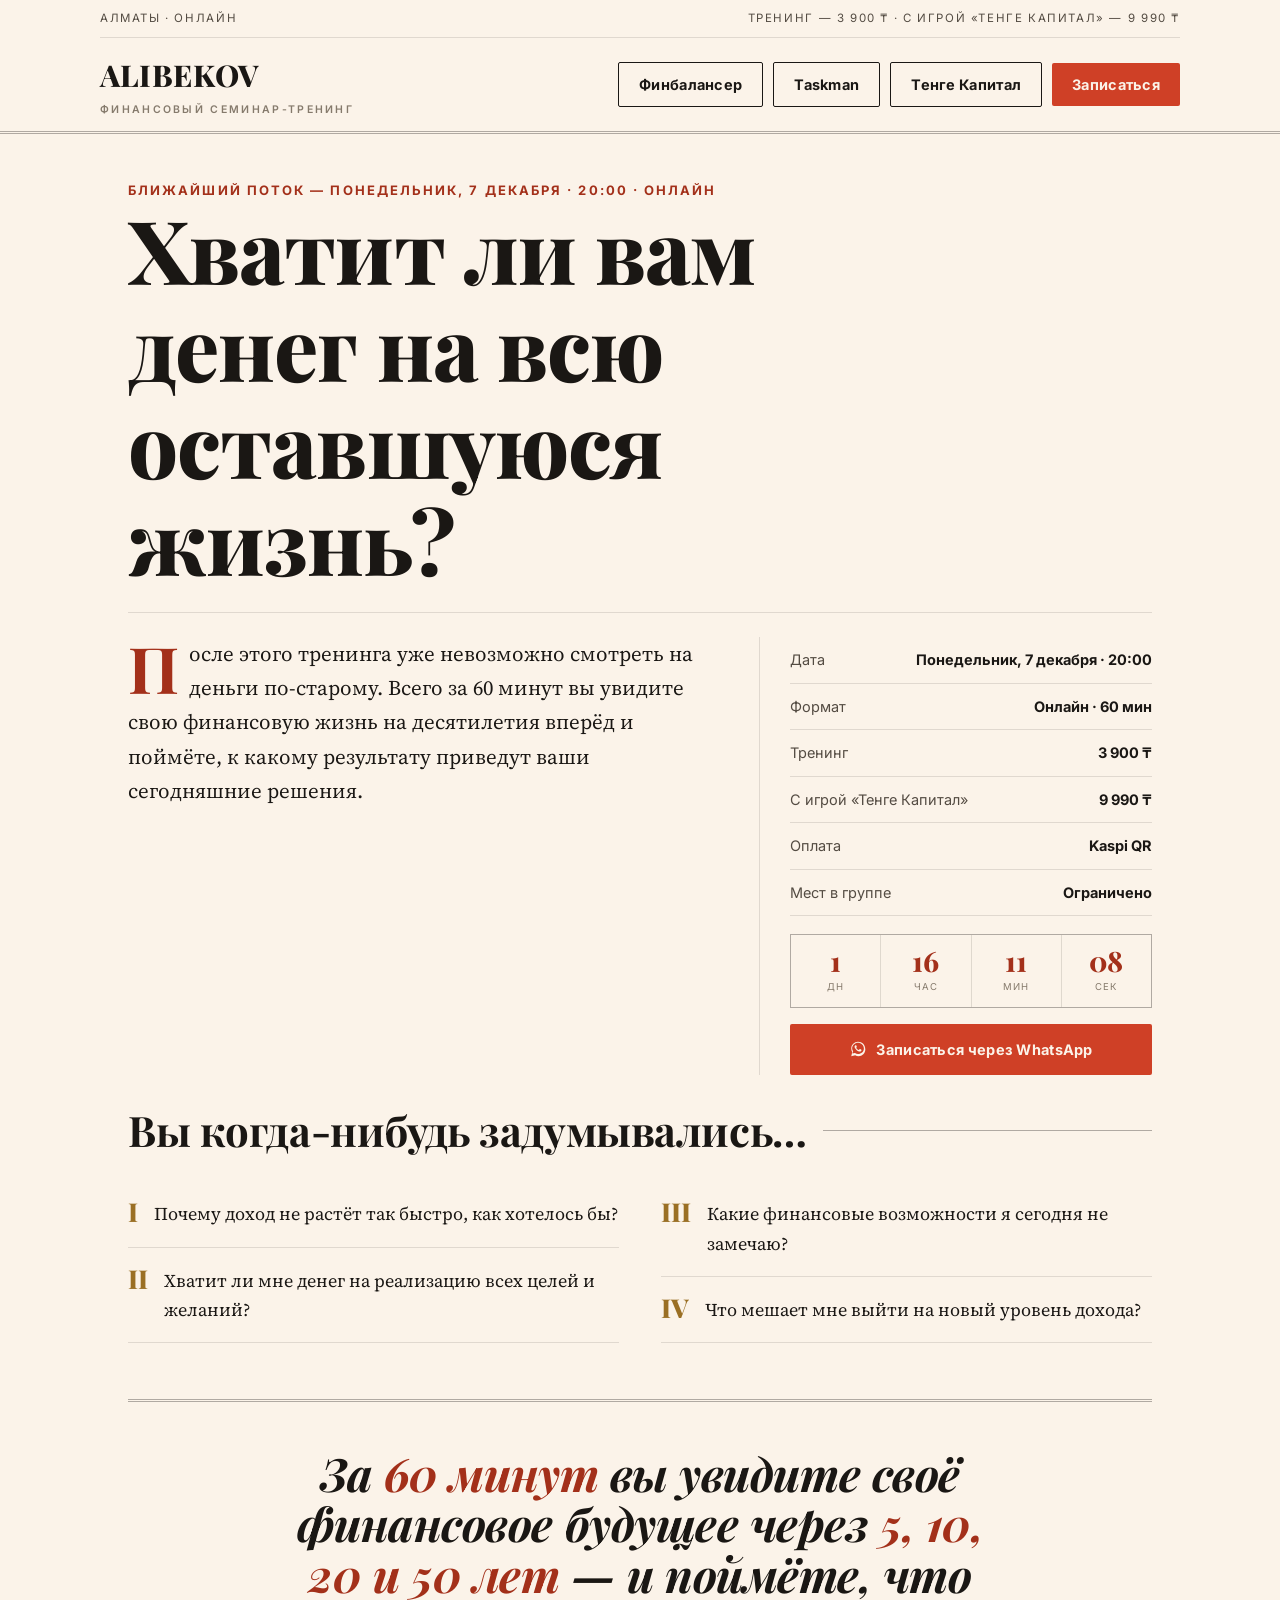
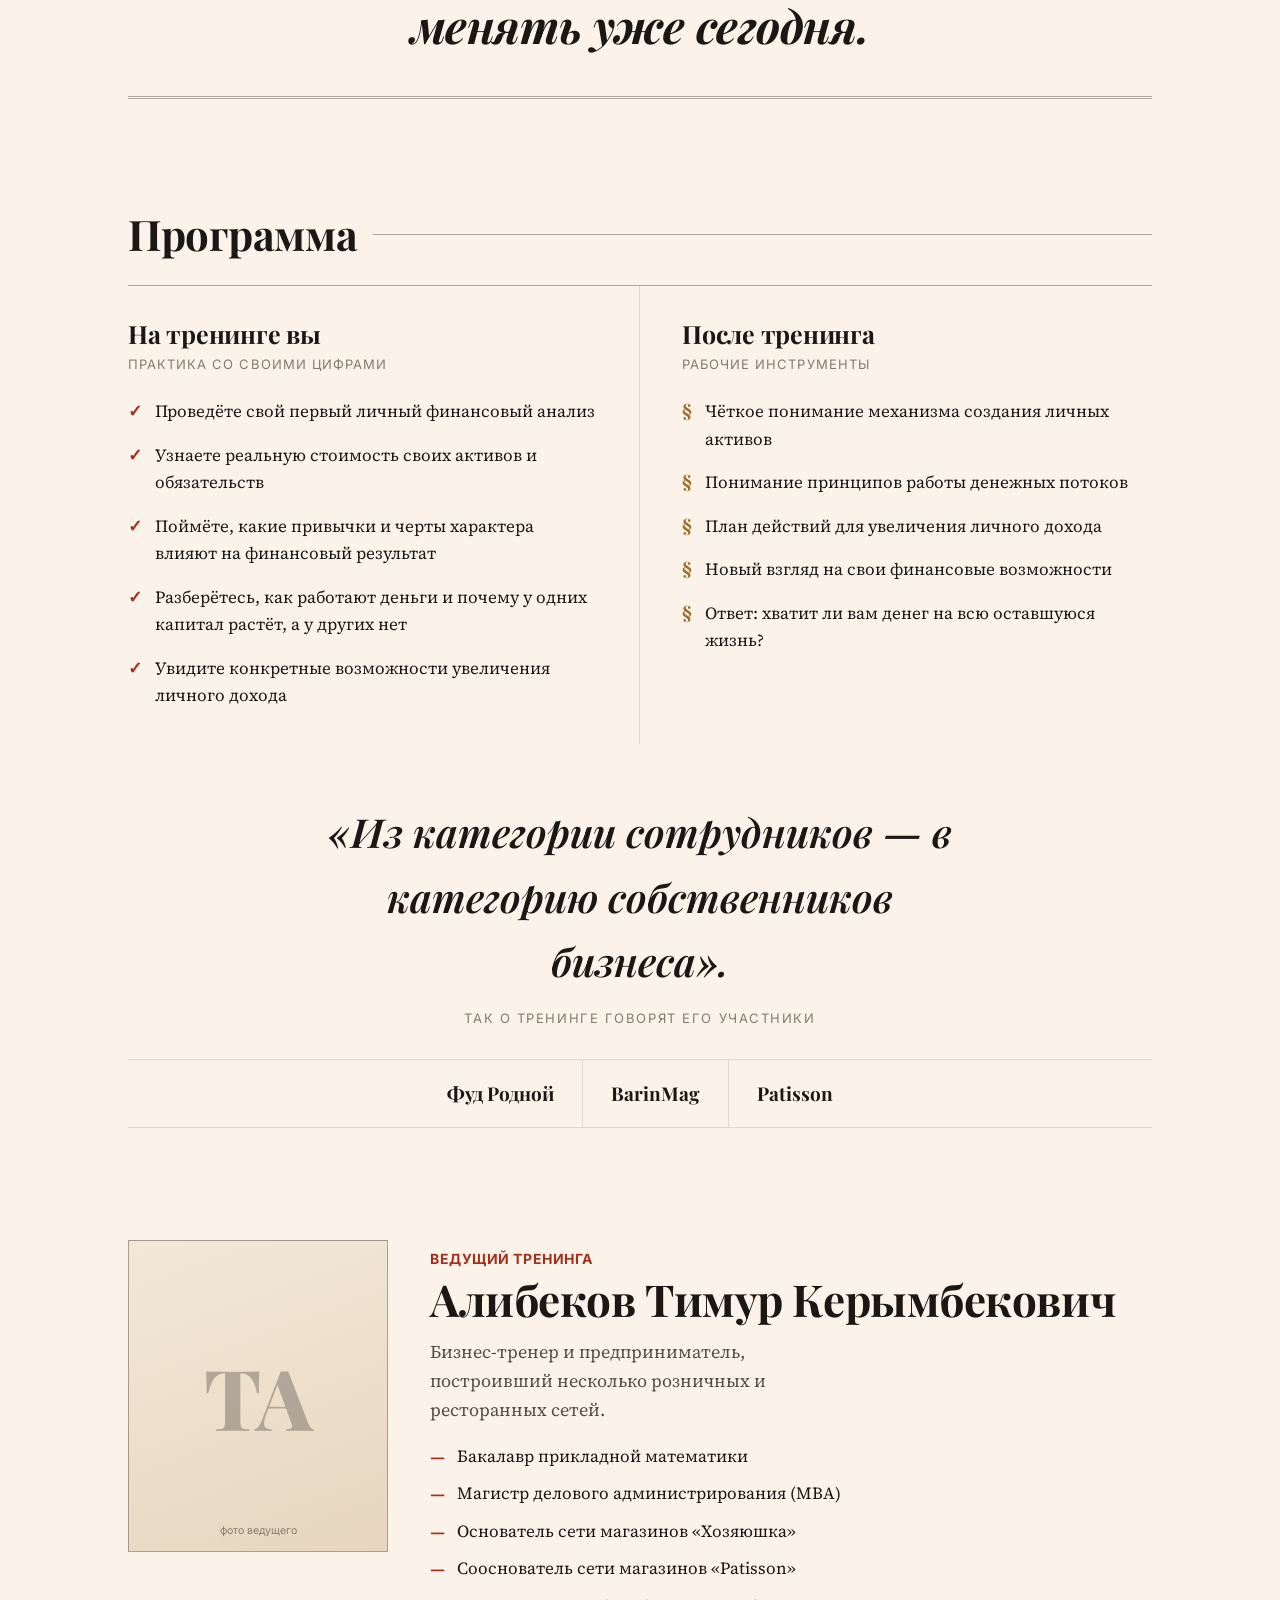
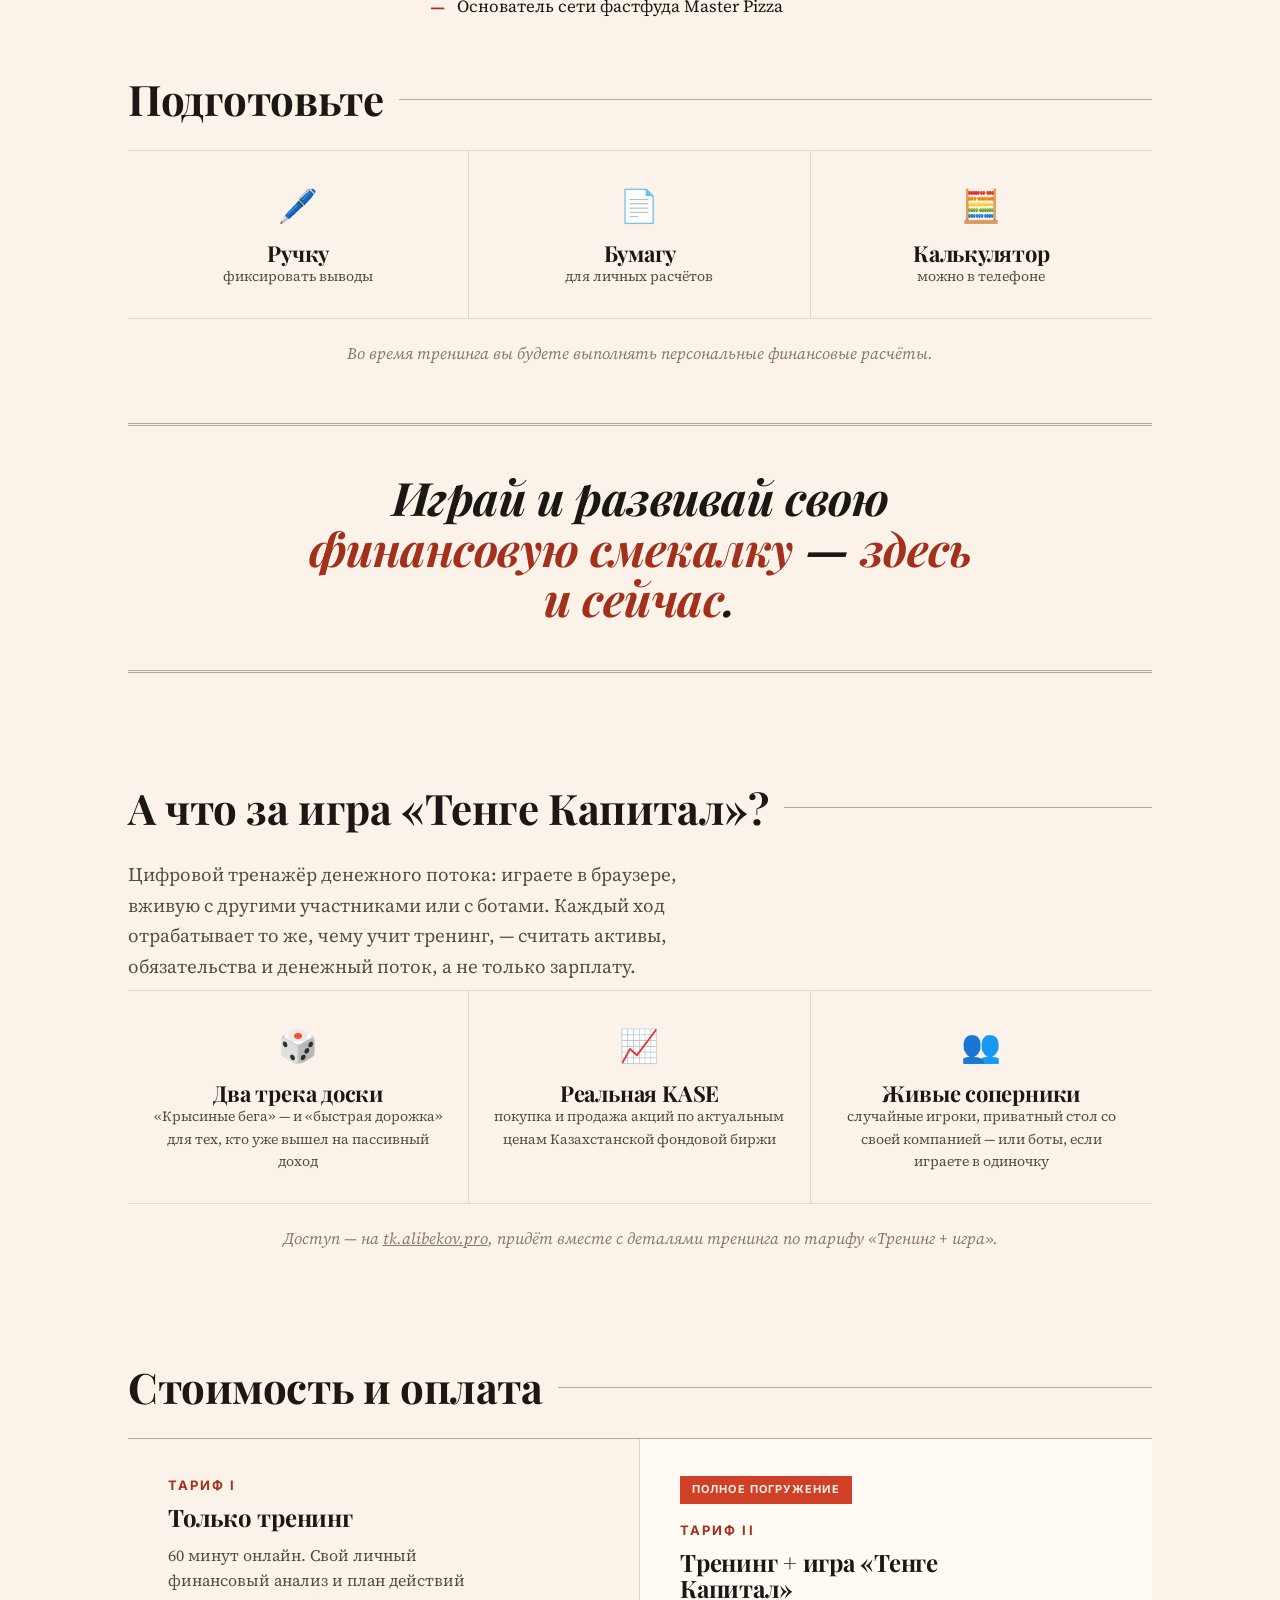
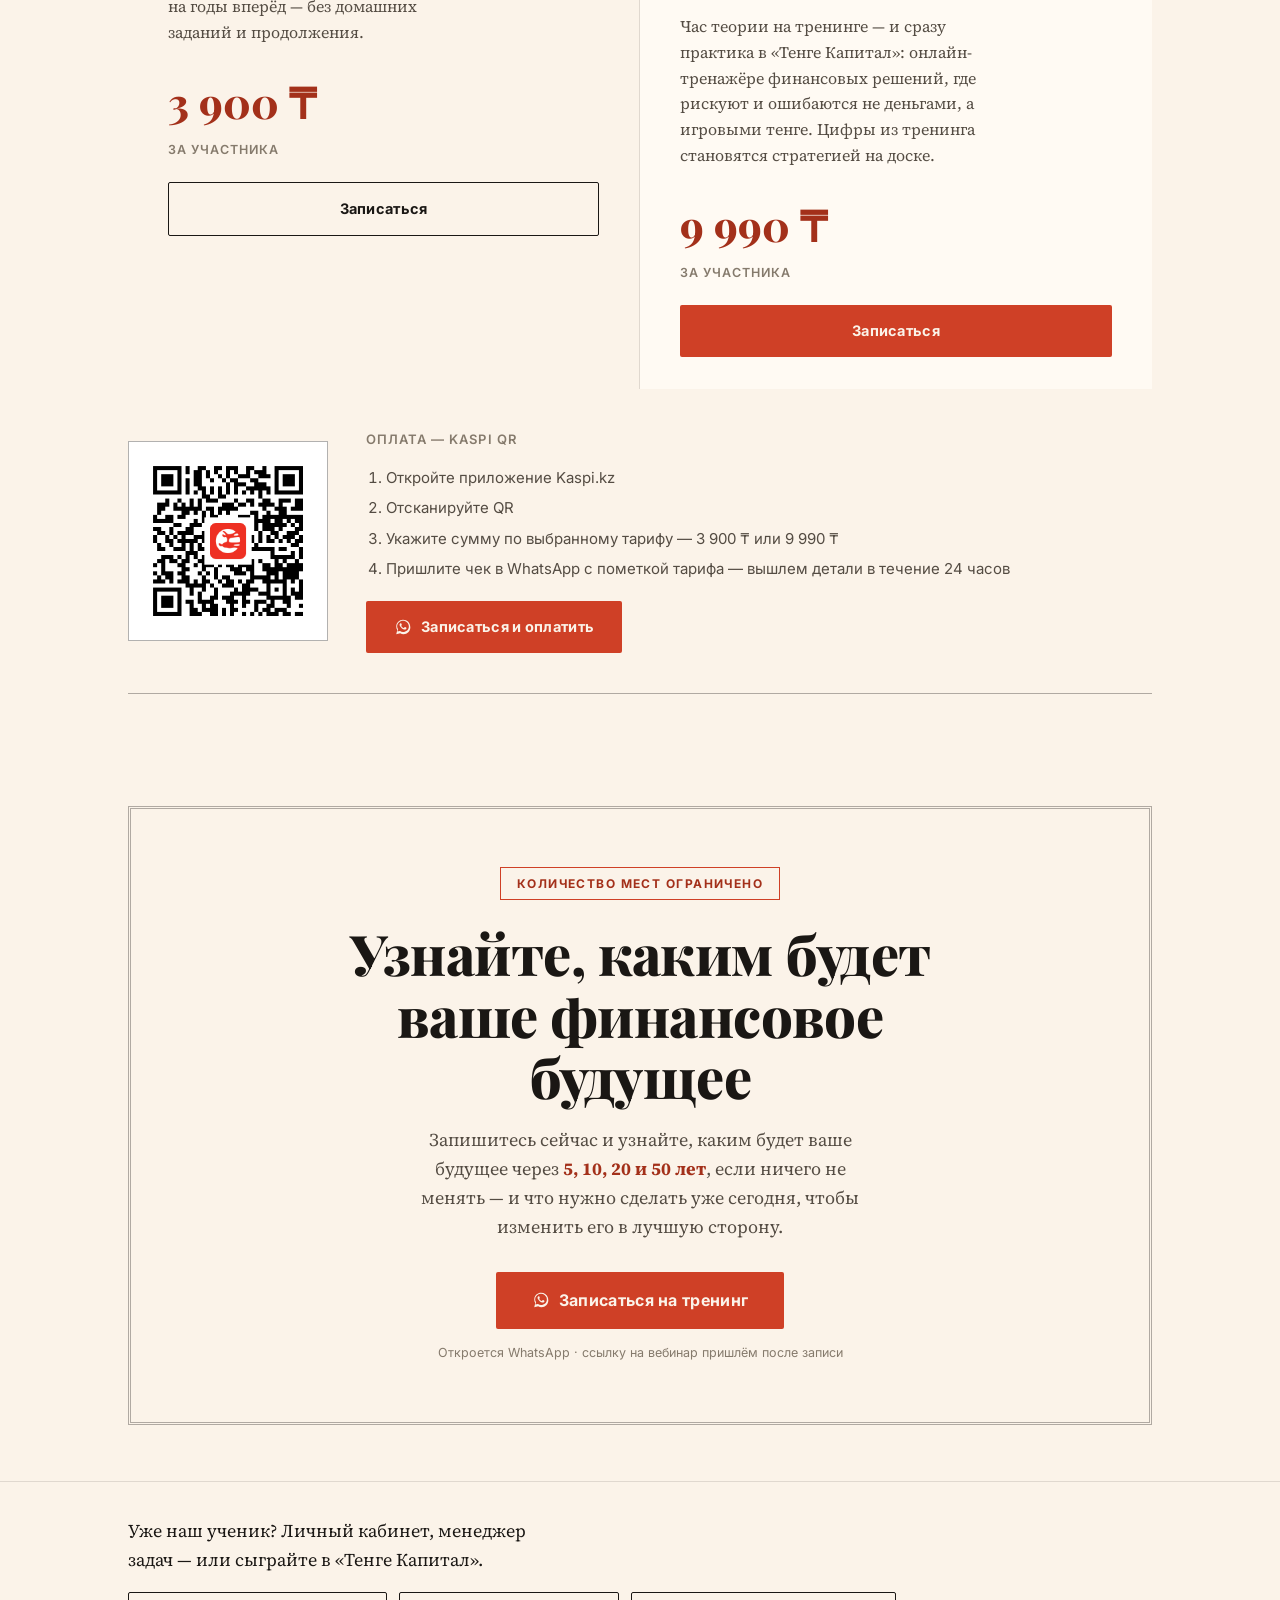
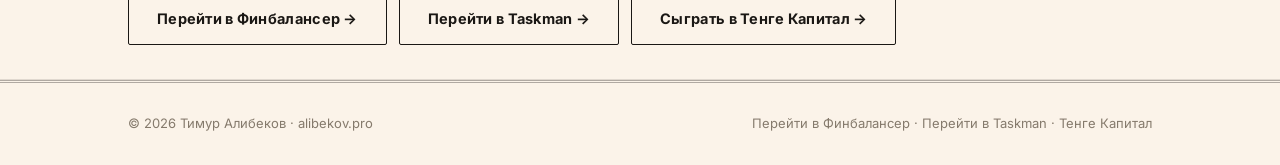
==== commit cd3d0d32: "Поменять местами бакалавриат и MBA — сперва бакалавр, потом магистр Co-Authored-By: Claude Sonnet 5 " ====
--- a/index.html
+++ b/index.html
@@ -328,8 +328,8 @@
       <h2 id="host-title">Алибеков Тимур Керымбекович</h2>
       <p class="bio-lead">Бизнес-тренер и предприниматель, построивший несколько розничных и ресторанных сетей.</p>
       <ul class="bio">
+        <li><b aria-hidden="true">—</b>Бакалавр прикладной математики</li>
         <li><b aria-hidden="true">—</b>Магистр делового администрирования (MBA)</li>
-        <li><b aria-hidden="true">—</b>Бакалавр прикладной математики</li>
         <li><b aria-hidden="true">—</b>Основатель сети магазинов «Хозяюшка»</li>
         <li><b aria-hidden="true">—</b>Сооснователь сети магазинов «Patisson»</li>
         <li><b aria-hidden="true">—</b>Основатель сети фастфуда Master Pizza</li>
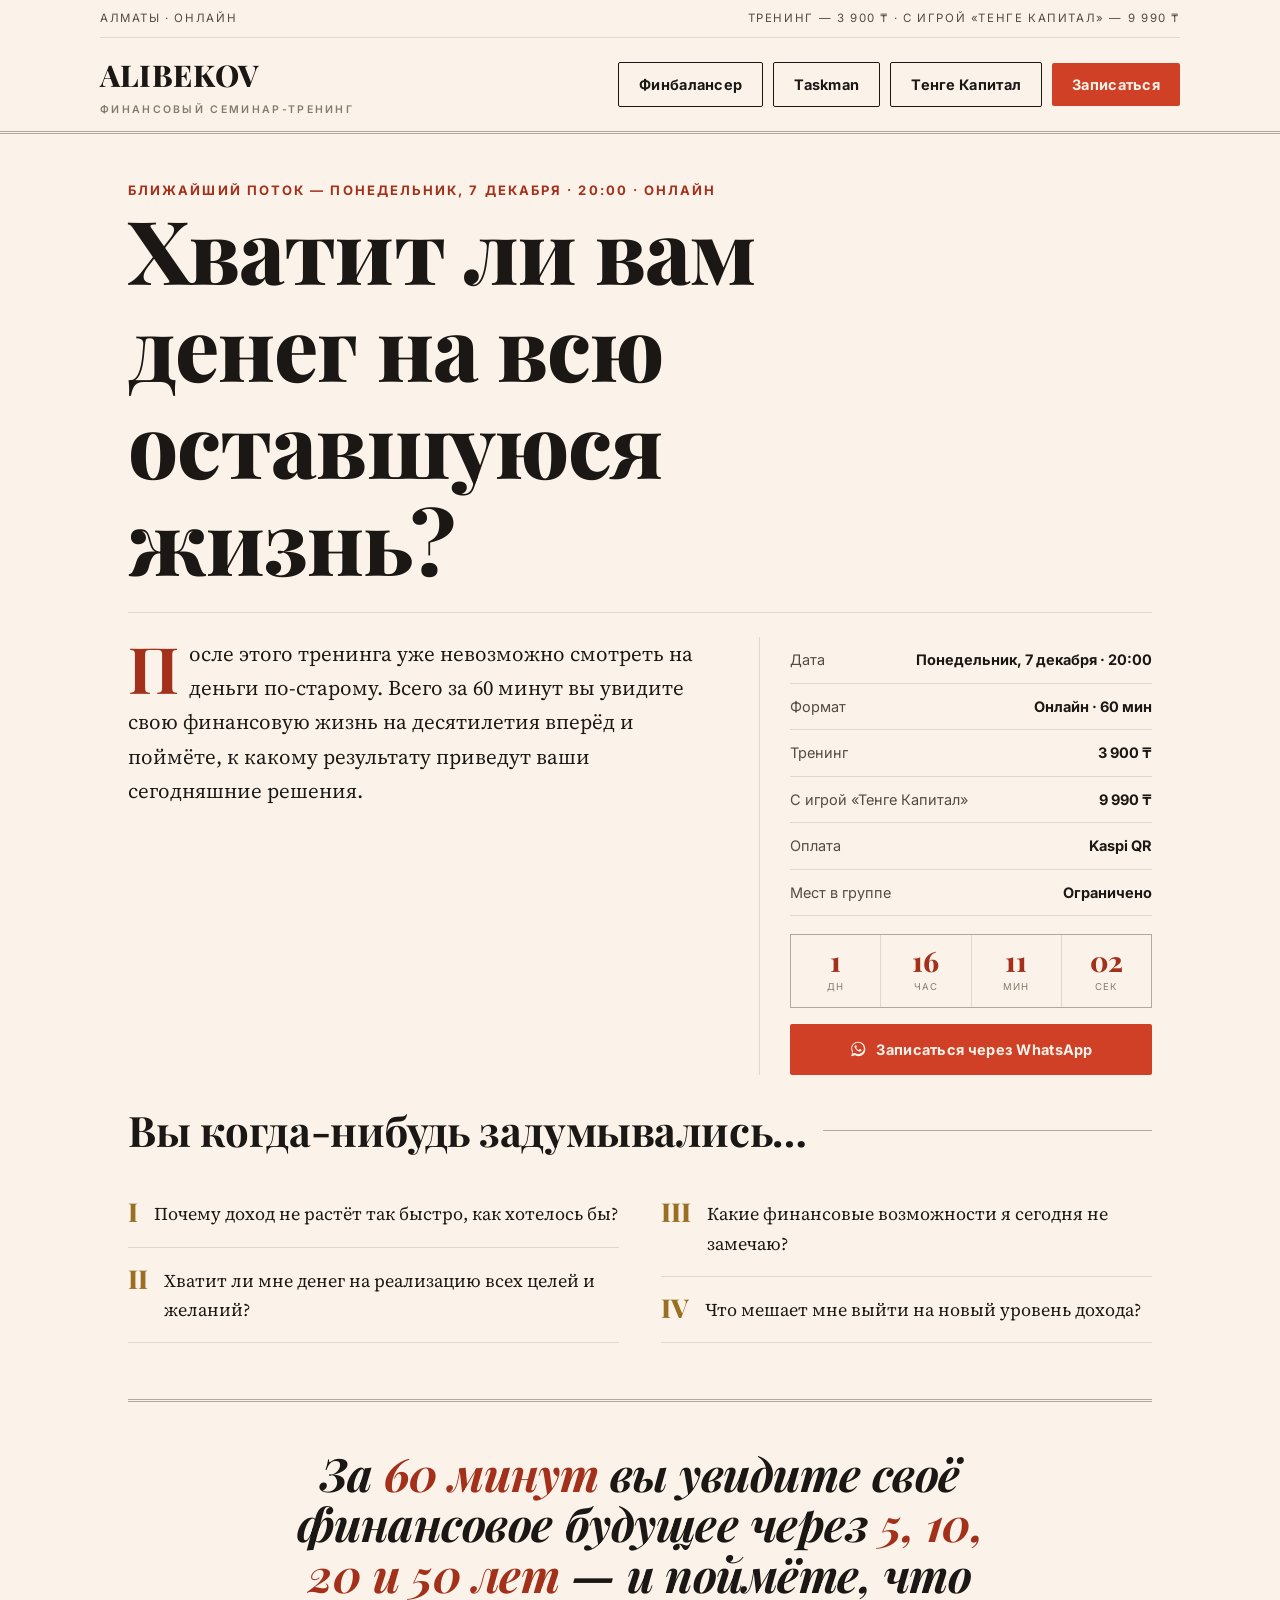
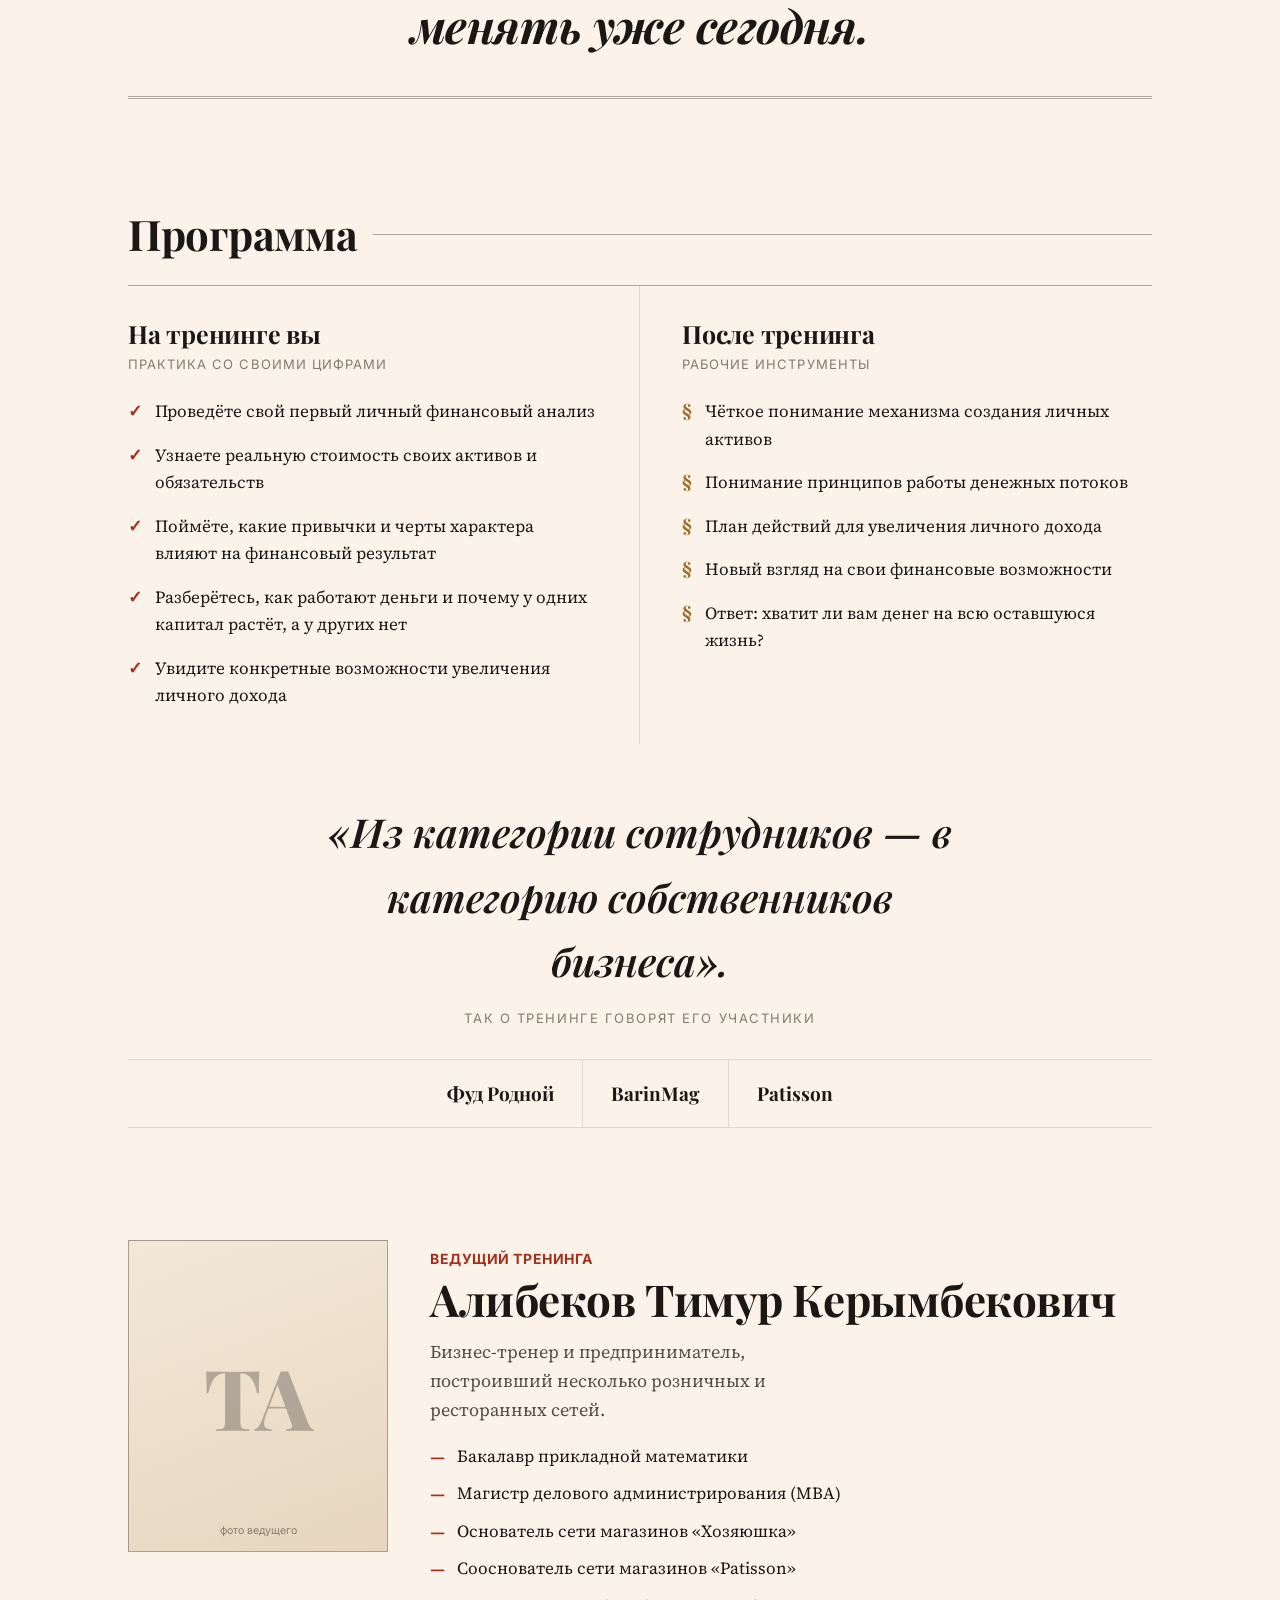
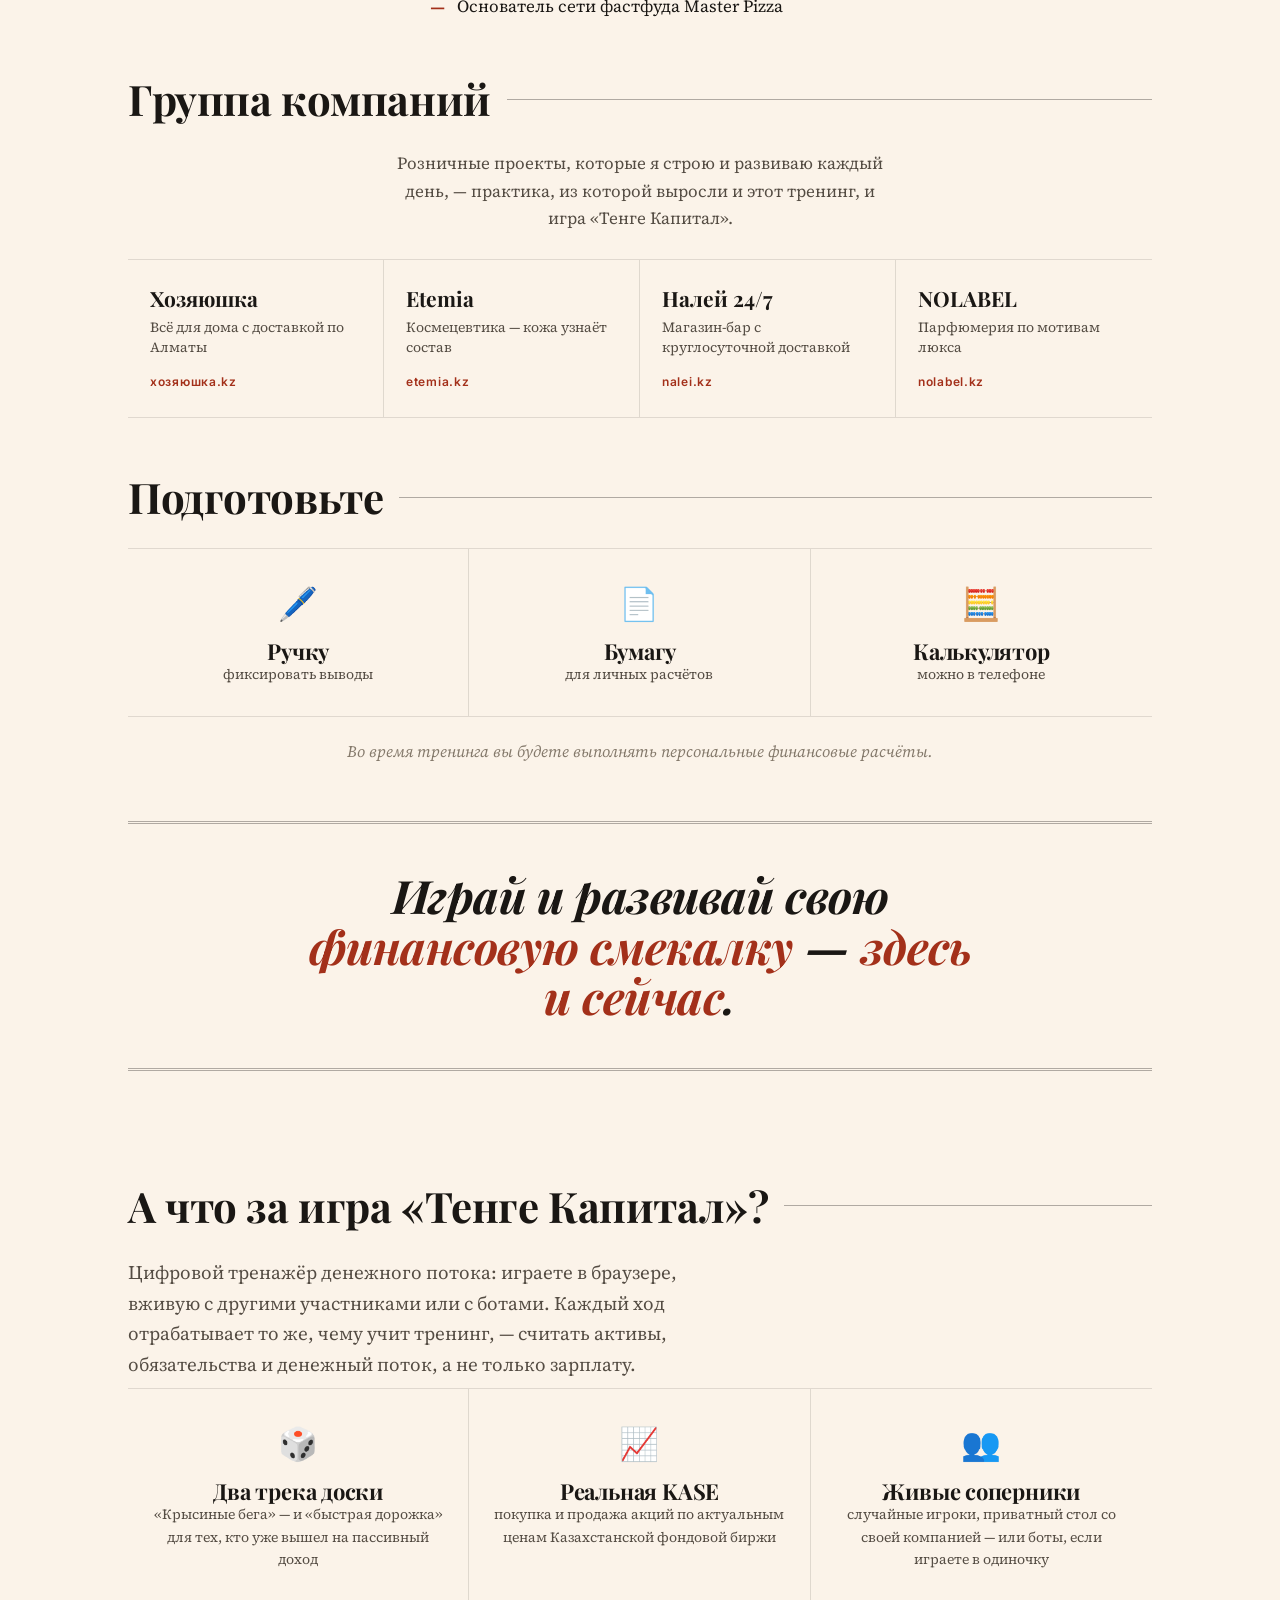
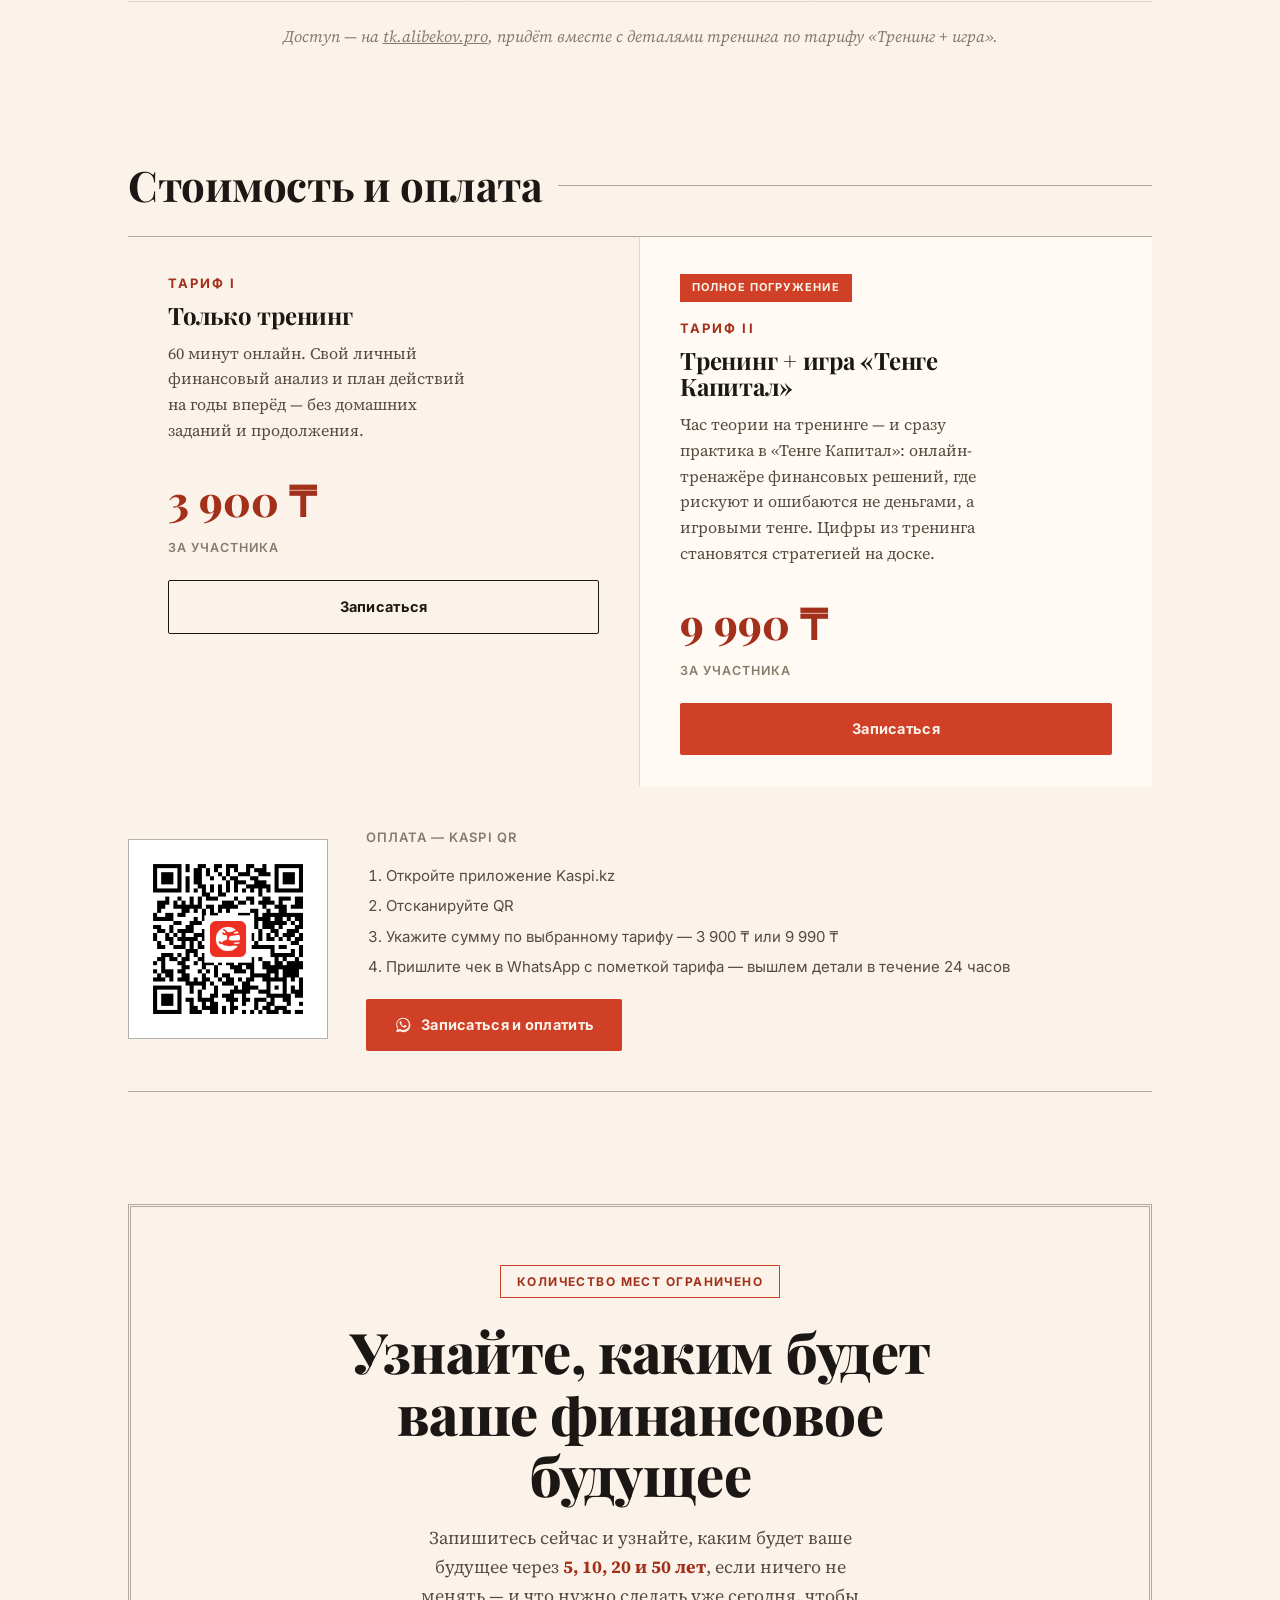
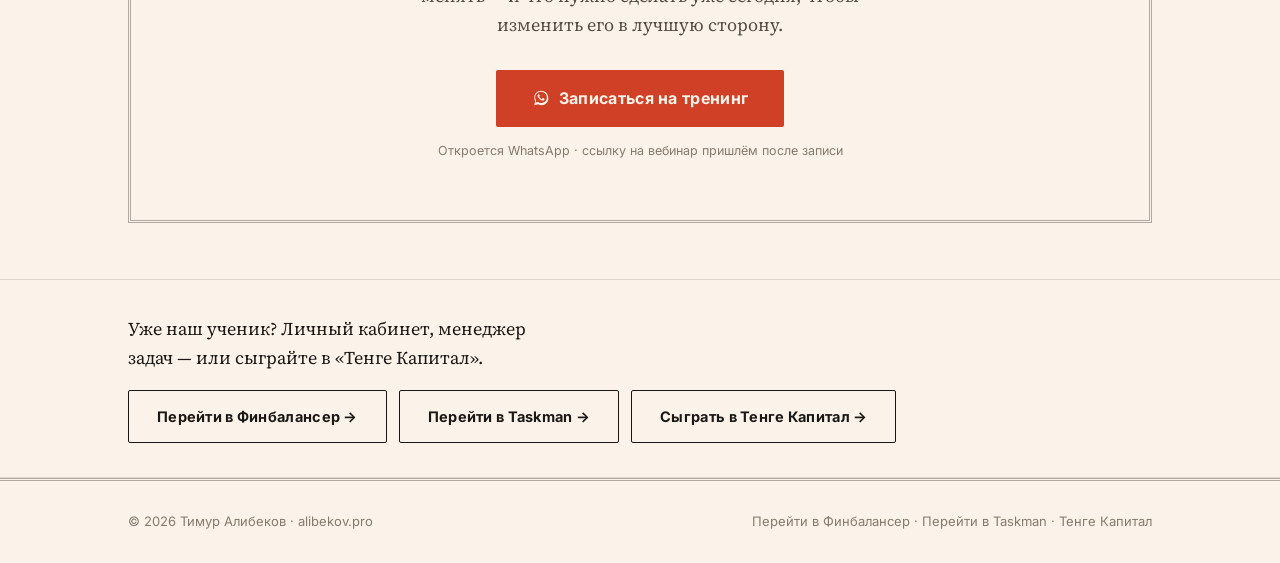
==== commit 4d087335: "Добавить группу компаний и обновить печатную визитку - блок «Группа компаний» на лендинге и в цифров" ====
--- a/index.html
+++ b/index.html
@@ -204,6 +204,19 @@
 .reveal{opacity:0;transform:translateY(20px);transition:opacity .7s,transform .7s}
 .reveal.in{opacity:1;transform:none}
 @media(prefers-reduced-motion:reduce){.reveal{opacity:1;transform:none;transition:none}html{scroll-behavior:auto}}
+/* GROUP OF COMPANIES */
+.group-lead{text-align:center;color:var(--muted);font-size:17px;max-width:56ch;margin:0 auto 26px}
+.group{display:grid;grid-template-columns:repeat(4,1fr);border-top:1px solid var(--line);border-bottom:1px solid var(--line)}
+@media(max-width:860px){.group{grid-template-columns:repeat(2,1fr)}}
+@media(max-width:460px){.group{grid-template-columns:1fr}}
+.group a{display:flex;flex-direction:column;gap:6px;padding:26px 22px;text-decoration:none;color:var(--ink);border-right:1px solid var(--line);transition:background .18s ease}
+.group a:last-child{border-right:0}
+.group a:hover,.group a:focus-visible{background:var(--card)}
+@media(max-width:860px){.group a:nth-child(2n){border-right:0}.group a:nth-child(-n+2){border-bottom:1px solid var(--line)}}
+@media(max-width:460px){.group a{border-right:0;border-bottom:1px solid var(--line)}.group a:last-child{border-bottom:0}}
+.group .nm{font-family:'Playfair Display';font-weight:700;font-size:21px;line-height:1.2}
+.group .ds{font-size:14px;color:var(--muted);line-height:1.45}
+.group .url{font-family:'Inter',sans-serif;font-size:12px;font-weight:600;letter-spacing:.06em;color:var(--salmon-d);margin-top:auto;padding-top:8px}
 </style>
 </head>
 <body>
@@ -338,6 +351,36 @@
   </div></div>
 </section>
 
+<!-- GROUP OF COMPANIES -->
+<section style="padding-top:0" aria-labelledby="group-title">
+  <div class="wrap">
+    <div class="sec-rule reveal"><h2 id="group-title">Группа компаний</h2><span class="ln" aria-hidden="true"></span></div>
+    <p class="group-lead reveal">Розничные проекты, которые я строю и развиваю каждый день, — практика, из которой выросли и этот тренинг, и игра «Тенге Капитал».</p>
+    <div class="group reveal">
+      <a href="https://xn--80anjo8au5bh.kz" target="_blank" rel="noopener">
+        <span class="nm">Хозяюшка</span>
+        <span class="ds">Всё для дома с доставкой по Алматы</span>
+        <span class="url">хозяюшка.kz</span>
+      </a>
+      <a href="https://etemia.kz" target="_blank" rel="noopener">
+        <span class="nm">Etemia</span>
+        <span class="ds">Космецевтика — кожа узнаёт состав</span>
+        <span class="url">etemia.kz</span>
+      </a>
+      <a href="https://nalei.kz" target="_blank" rel="noopener">
+        <span class="nm">Налей 24/7</span>
+        <span class="ds">Магазин-бар с круглосуточной доставкой</span>
+        <span class="url">nalei.kz</span>
+      </a>
+      <a href="https://nolabel.kz" target="_blank" rel="noopener">
+        <span class="nm">NOLABEL</span>
+        <span class="ds">Парфюмерия по мотивам люкса</span>
+        <span class="url">nolabel.kz</span>
+      </a>
+    </div>
+  </div>
+</section>
+
 <!-- PREPARE -->
 <section style="padding-top:0" aria-labelledby="prep-title">
   <div class="wrap">
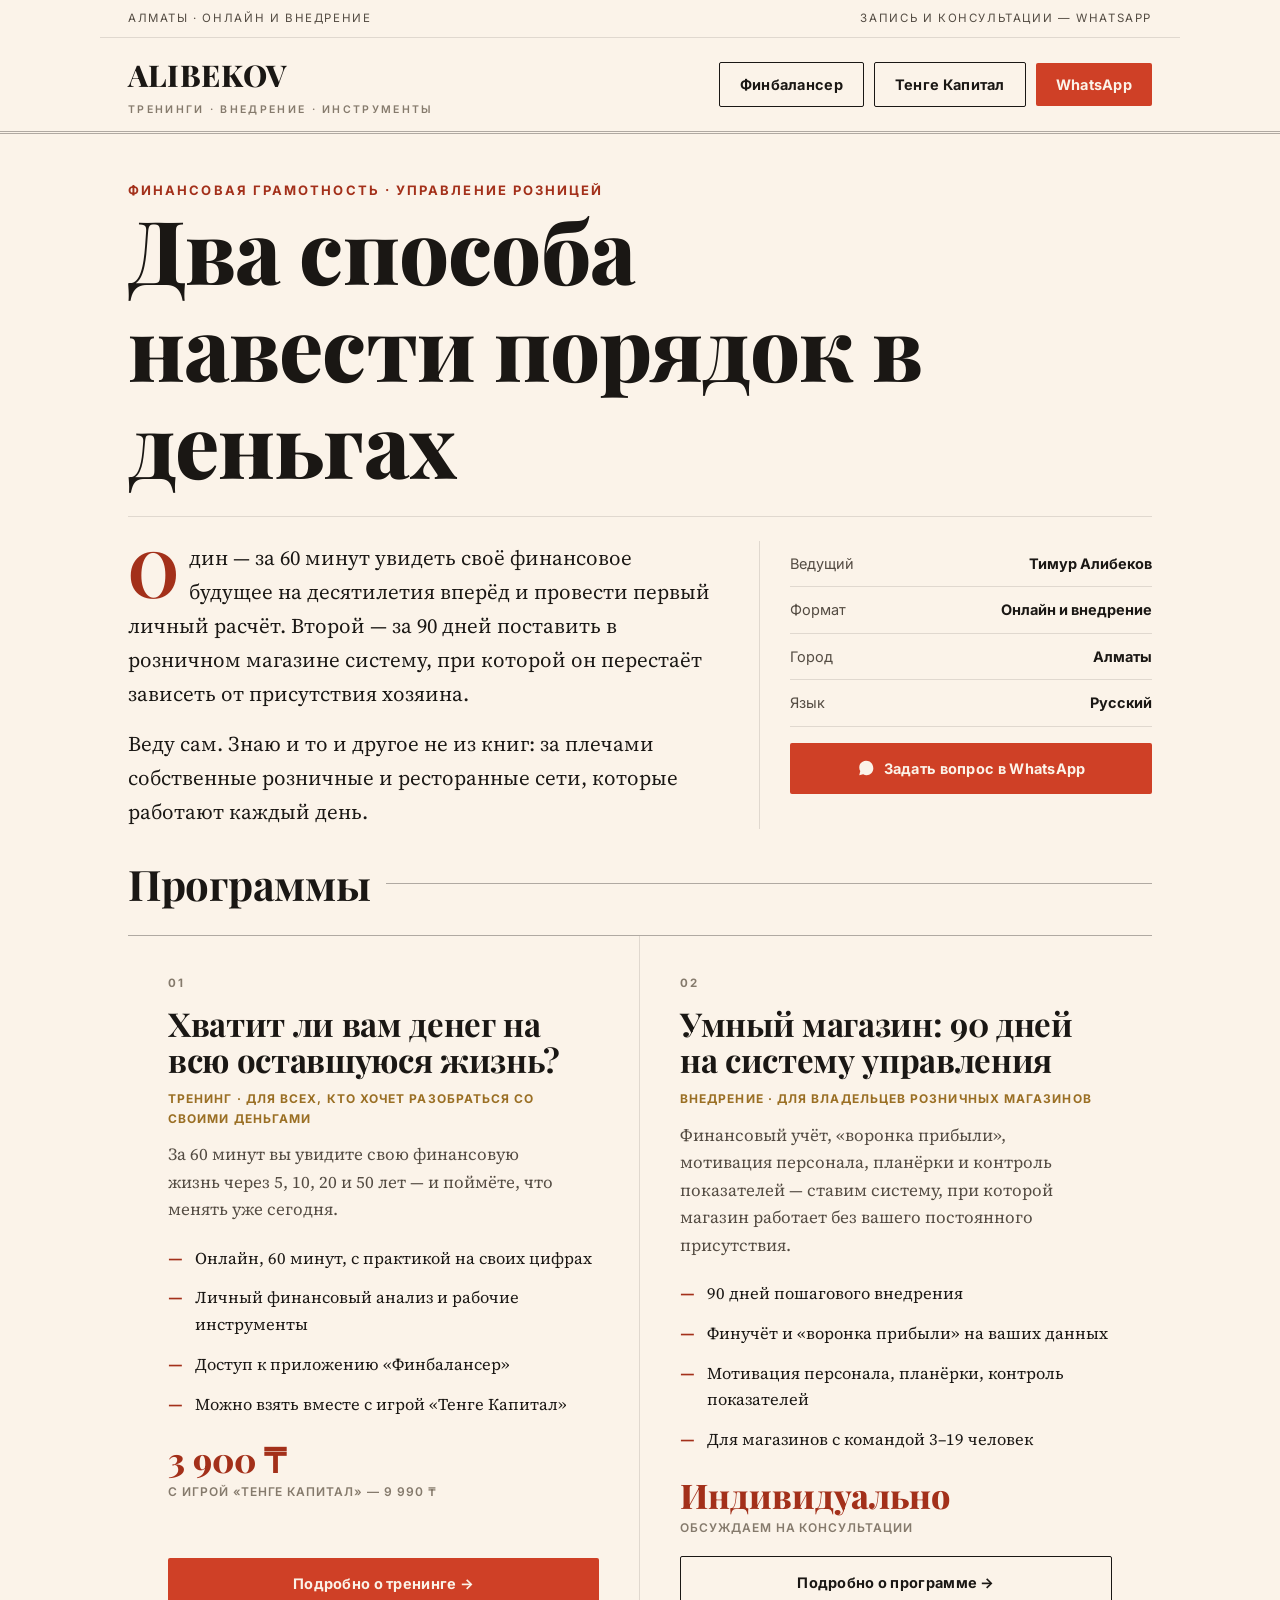
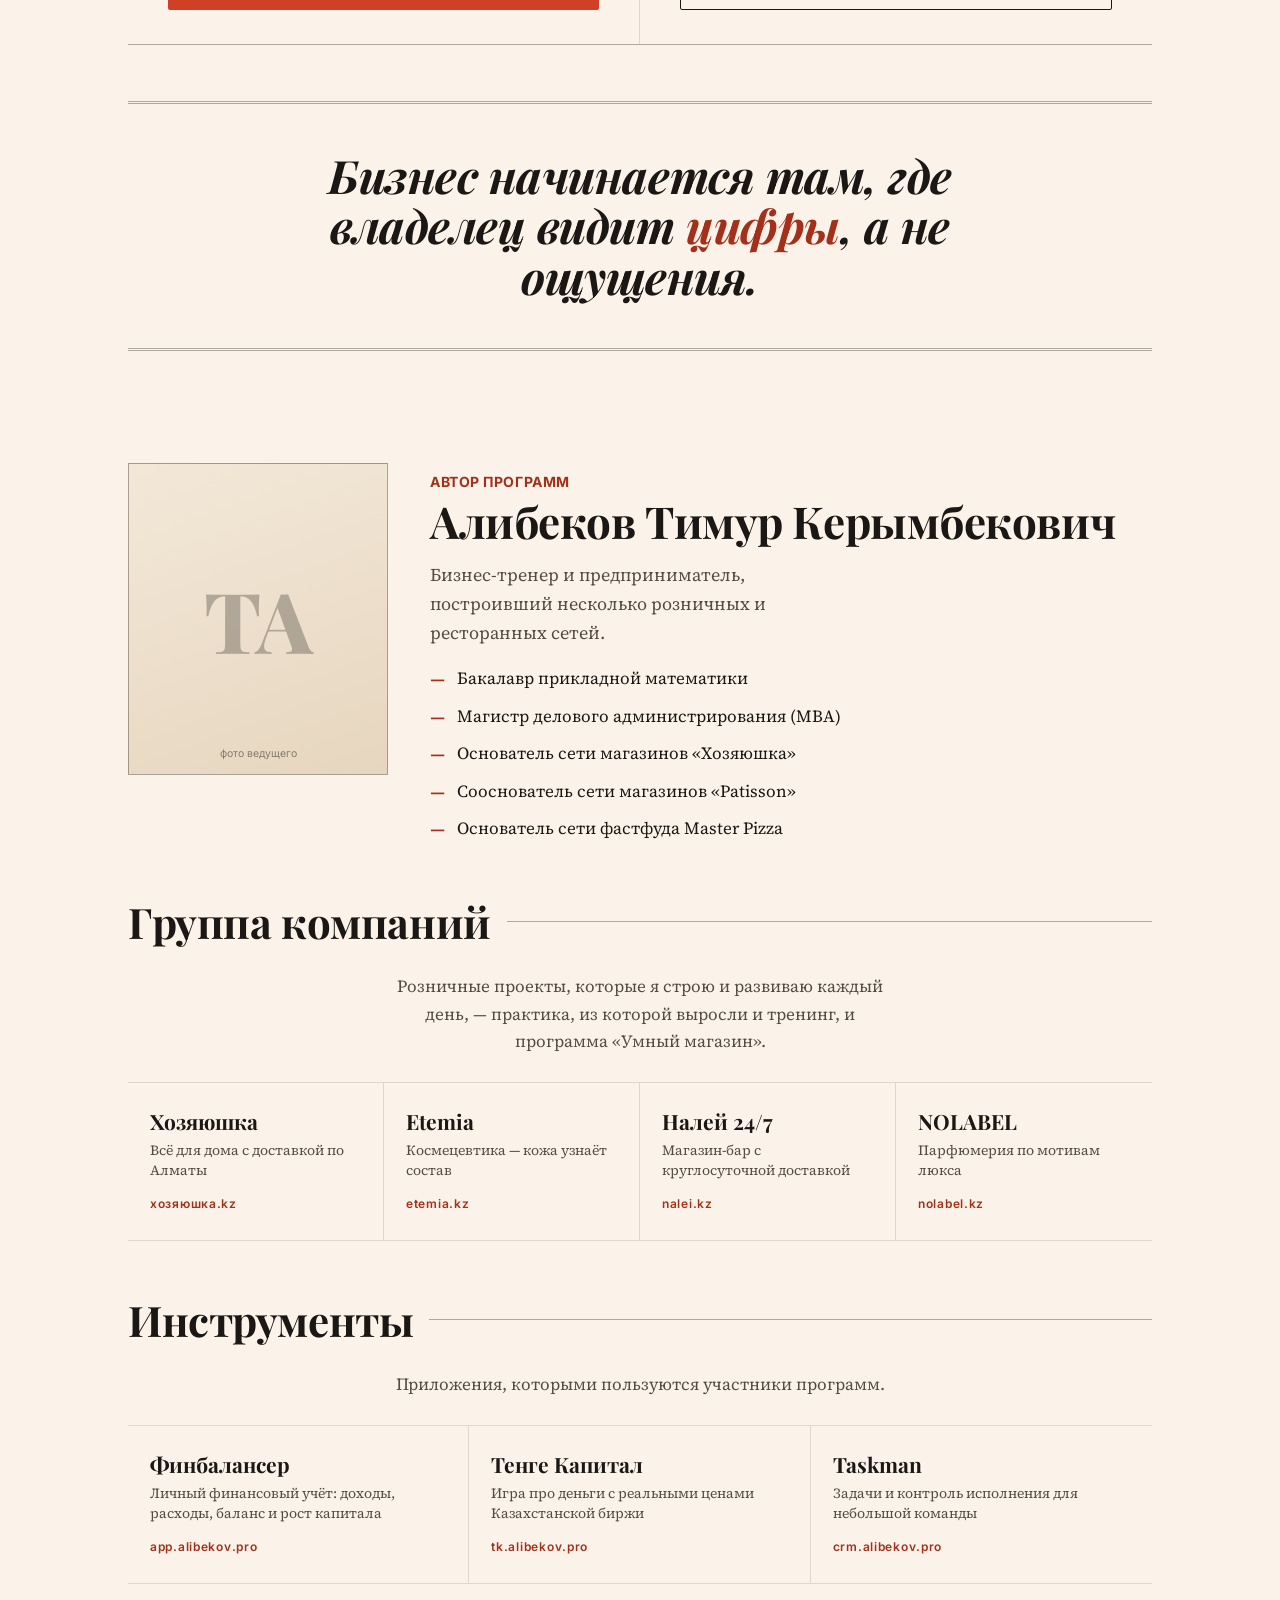
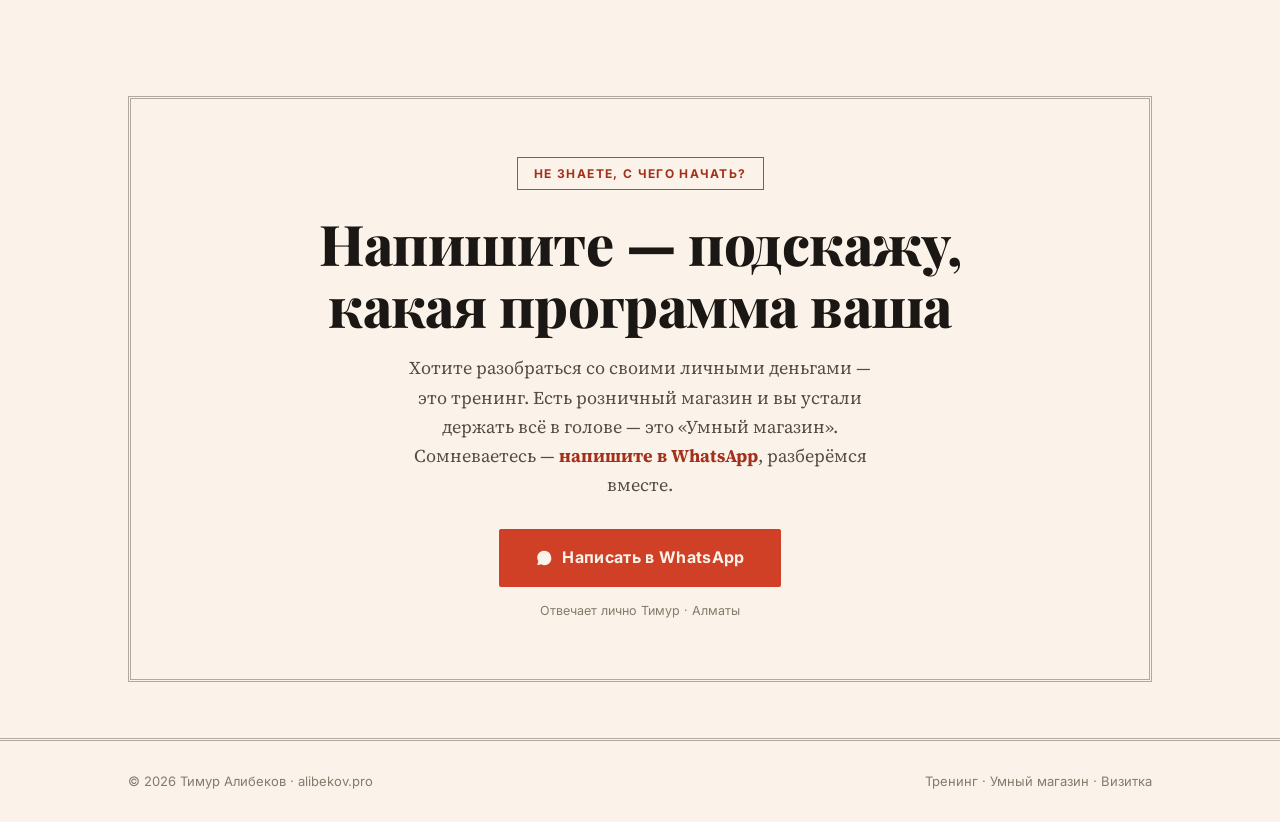
==== commit 01b3702e: "feat(hub): главная становится хабом программ, лендинг семинара переезжает на /seminar/ Сайт был одно" ====
--- a/index.html
+++ b/index.html
@@ -3,8 +3,8 @@
 <head>
 <meta charset="UTF-8" />
 <meta name="viewport" content="width=device-width, initial-scale=1.0" />
-<title>Хватит ли вам денег на всю оставшуюся жизнь? — семинар-тренинг Тимура Алибекова</title>
-<meta name="description" content="Онлайн-тренинг «Хватит ли вам денег на всю оставшуюся жизнь?». За 60 минут вы увидите свою финансовую жизнь на десятилетия вперёд. От 3 900 ₸, с игрой «Тенге Капитал» — 9 990 ₸. Ведущий — Тимур Алибеков, основатель сетей «Хозяюшка» и «Patisson»." />
+<title>Тимур Алибеков — тренинги и внедрение для владельцев бизнеса</title>
+<meta name="description" content="Программы Тимура Алибекова: онлайн-тренинг «Хватит ли вам денег на всю оставшуюся жизнь?» от 3 900 ₸ и 90-дневное внедрение системы управления розничным магазином «Умный магазин». Основатель сетей «Хозяюшка» и «Patisson»." />
 <meta name="theme-color" content="#fbf3e9" />
 
 <!-- Google tag (gtag.js) -->
@@ -17,13 +17,13 @@
 </script>
 
 <meta property="og:type" content="website" />
-<meta property="og:title" content="Хватит ли вам денег на всю оставшуюся жизнь?" />
-<meta property="og:description" content="Онлайн-тренинг за 60 минут покажет вашу финансовую жизнь на десятилетия вперёд. От 3 900 ₸, с игрой «Тенге Капитал» — 9 990 ₸. Ведущий — Тимур Алибеков." />
+<meta property="og:title" content="Тимур Алибеков — тренинги и внедрение для владельцев бизнеса" />
+<meta property="og:description" content="Два способа навести порядок в деньгах: тренинг на 60 минут и 90-дневное внедрение системы управления магазином." />
 <meta property="og:locale" content="ru_RU" />
-<meta property="og:url" content="https://alibekov.pro" />
+<meta property="og:url" content="https://alibekov.pro/" />
 <meta property="og:image" content="https://alibekov.pro/og.png" />
 <meta name="twitter:card" content="summary_large_image" />
-<link rel="canonical" href="https://alibekov.pro" />
+<link rel="canonical" href="https://alibekov.pro/" />
 
 <link rel="icon" type="image/svg+xml" href="/favicon.svg" />
 <link rel="apple-touch-icon" href="/favicon.svg" />
@@ -32,206 +32,37 @@
 <link rel="preconnect" href="https://fonts.gstatic.com" crossorigin />
 <link href="https://fonts.googleapis.com/css2?family=Playfair+Display:ital,wght@0,600;0,700;0,800;1,600;1,700&family=Source+Serif+4:ital,opsz,wght@0,8..60,400;0,8..60,600;1,8..60,400&family=Inter:wght@500;600;700&display=swap" rel="stylesheet" />
 
-<!-- JSON-LD: курс для поисковиков (вечнозелёный формат, без фиксированной даты) -->
 <script type="application/ld+json">
 {
   "@context":"https://schema.org",
-  "@type":"Course",
-  "name":"Тренинг «Хватит ли вам денег на всю оставшуюся жизнь?»",
-  "description":"За 60 минут вы увидите свою финансовую жизнь на десятилетия вперёд и проведёте первый личный финансовый анализ.",
-  "provider":{"@type":"Person","name":"Тимур Алибеков","url":"https://alibekov.pro"},
-  "hasCourseInstance":{"@type":"CourseInstance","courseMode":"Online","courseWorkload":"PT60M"},
-  "offers":[
-    {"@type":"Offer","name":"Только тренинг","price":"3900","priceCurrency":"KZT","availability":"https://schema.org/InStock","url":"https://alibekov.pro"},
-    {"@type":"Offer","name":"Тренинг + игра «Тенге Капитал»","price":"9990","priceCurrency":"KZT","availability":"https://schema.org/InStock","url":"https://alibekov.pro"}
+  "@type":"Person",
+  "name":"Тимур Алибеков",
+  "alternateName":"Алибеков Тимур Керымбекович",
+  "jobTitle":"Бизнес-тренер, предприниматель",
+  "url":"https://alibekov.pro/",
+  "address":{"@type":"PostalAddress","addressLocality":"Алматы","addressCountry":"KZ"},
+  "knowsAbout":["личный финансовый учёт","управление розничным магазином","мотивация персонала","финансовая грамотность"],
+  "makesOffer":[
+    {"@type":"Offer","name":"Тренинг «Хватит ли вам денег на всю оставшуюся жизнь?»","price":"3900","priceCurrency":"KZT","url":"https://alibekov.pro/seminar/"},
+    {"@type":"Offer","name":"Программа «Умный магазин» — внедрение системы управления","url":"https://alibekov.pro/umny-magazin/"}
   ]
 }
 </script>
 
-<style>
-:root{
-  --paper:#fbf3e9; --paper-2:#f3e8d8; --card:#fffaf3;
-  --ink:#1a1714; --muted:#544c43; --muted-2:#857a6c;
-  --salmon:#cf4026; --salmon-d:#a3301a; --ochre:#9a6f24;
-  --line:#1a17141f; --line-strong:#1a171455; --maxw:1080px;
-}
-*{box-sizing:border-box;margin:0;padding:0}
-html{scroll-behavior:smooth}
-body{font-family:'Source Serif 4',Georgia,serif;background:var(--paper);color:var(--ink);line-height:1.62;-webkit-font-smoothing:antialiased;overflow-x:hidden}
-h1,h2,h3{font-family:'Playfair Display',Georgia,serif;font-weight:700;line-height:1.1;letter-spacing:-.01em}
-a{color:inherit;text-decoration:none}
-img{max-width:100%;display:block}
-.wrap{max-width:var(--maxw);margin:0 auto;padding:0 28px}
-
-/* focus & sr */
-:focus-visible{outline:3px solid var(--salmon);outline-offset:3px}
-.sr-only{position:absolute;width:1px;height:1px;padding:0;margin:-1px;overflow:hidden;clip:rect(0,0,0,0);white-space:nowrap;border:0}
-.skip{position:absolute;left:-999px;top:0;z-index:200;background:var(--ink);color:var(--paper);padding:12px 18px;font-family:'Inter',sans-serif;font-weight:700}
-.skip:focus{left:8px;top:8px}
-
-.kick{font-family:'Inter',sans-serif;font-size:13px;font-weight:700;letter-spacing:.16em;text-transform:uppercase;color:var(--salmon-d)}
-
-.masthead{border-bottom:3px double var(--line-strong);background:var(--paper);position:sticky;top:0;z-index:40}
-.mast-top{display:flex;justify-content:space-between;align-items:center;font-family:'Inter',sans-serif;font-size:11.5px;letter-spacing:.14em;text-transform:uppercase;color:var(--muted);padding:9px 0;border-bottom:1px solid var(--line)}
-.mast-main{display:flex;justify-content:space-between;align-items:center;padding:13px 0}
-.mast-main .name{font-family:'Playfair Display';font-size:clamp(22px,3vw,30px);font-weight:800;letter-spacing:.02em}
-.mast-main .name small{display:block;font-family:'Inter';font-size:10.5px;font-weight:600;letter-spacing:.22em;color:var(--muted-2);text-transform:uppercase;margin-top:2px}
-
-.btn{display:inline-flex;align-items:center;justify-content:center;gap:9px;font-family:'Inter',sans-serif;font-weight:700;font-size:14.5px;border-radius:2px;border:0;cursor:pointer;padding:14px 28px;background:var(--ink);color:var(--paper);transition:background .2s,transform .15s;letter-spacing:.02em}
-.btn:hover{background:var(--salmon-d);transform:translateY(-1px)}
-.btn.sal{background:var(--salmon)}
-.btn.sal:hover{background:var(--salmon-d)}
-.btn.line{background:transparent;color:var(--ink);border:1.5px solid var(--ink)}
-.btn.line:hover{background:var(--ink);color:var(--paper)}
-.btn .wa{width:18px;height:18px;flex:0 0 auto}
-.mast-main .btn{padding:10px 20px}
-.mast-actions{display:flex;align-items:center;gap:10px}
-@media(max-width:560px){.mast-main .btn{padding:9px 14px;font-size:13px}.mast-top{display:none}}
-@media(max-width:620px){.app-enter{display:none}}
-
-.hero{padding:46px 0 18px}
-.hero h1{font-size:clamp(38px,7.4vw,88px);max-width:15ch;font-weight:800}
-.hero-grid{display:grid;grid-template-columns:1.5fr 1fr;gap:42px;margin-top:24px;padding-top:24px;border-top:1px solid var(--line)}
-@media(max-width:760px){.hero-grid{grid-template-columns:1fr;gap:26px}}
-.hero-lead{font-size:21px}
-.hero-lead .drop::first-letter{font-family:'Playfair Display';font-size:64px;float:left;line-height:.78;padding:6px 10px 0 0;color:var(--salmon-d);font-weight:700}
-.hero-side{border-left:1px solid var(--line);padding-left:30px}
-@media(max-width:760px){.hero-side{border-left:0;padding-left:0;border-top:1px solid var(--line);padding-top:22px}}
-.facts{font-family:'Inter';list-style:none;display:flex;flex-direction:column}
-.facts li{display:flex;justify-content:space-between;gap:14px;padding:11px 0;border-bottom:1px solid var(--line);font-size:14.5px}
-.facts li b{font-weight:700}
-.facts li span{color:var(--muted)}
-.cd{display:flex;margin-top:18px;border:1px solid var(--line-strong)}
-.cd .c{flex:1;text-align:center;padding:12px 4px;border-right:1px solid var(--line)}
-.cd .c:last-child{border-right:0}
-.cd .n{font-family:'Playfair Display';font-size:28px;font-weight:800;color:var(--salmon-d);line-height:1}
-.cd .l{font-family:'Inter';font-size:9.5px;letter-spacing:.1em;text-transform:uppercase;color:var(--muted-2);margin-top:4px}
-.hero-side .btn{width:100%;margin-top:16px}
-
-section{padding:56px 0}
-.sec-rule{display:flex;align-items:center;gap:16px;margin-bottom:28px}
-.sec-rule h2{font-size:clamp(26px,4.4vw,42px)}
-.sec-rule .ln{flex:1;height:1px;background:var(--line-strong)}
-
-.pains{columns:2;column-gap:42px}
-@media(max-width:680px){.pains{columns:1}}
-.pain{break-inside:avoid;padding:18px 0;border-bottom:1px solid var(--line);display:flex;gap:16px}
-.pain .n{font-family:'Playfair Display';font-size:26px;font-weight:800;color:var(--ochre);line-height:1;flex:0 0 auto}
-.pain p{font-size:18px}
-
-.band{border-top:3px double var(--line-strong);border-bottom:3px double var(--line-strong);padding:46px 20px;text-align:center}
-.band h2{font-size:clamp(26px,4.6vw,46px);max-width:24ch;margin:0 auto;font-style:italic;font-weight:700}
-.band h2 em{color:var(--salmon-d);font-style:italic}
-
-.cols{display:grid;grid-template-columns:1fr 1fr;border-top:1px solid var(--line-strong)}
-@media(max-width:760px){.cols{grid-template-columns:1fr}}
-.col{padding:34px 0}
-.col:first-child{padding-right:42px;border-right:1px solid var(--line)}
-.col:last-child{padding-left:42px}
-@media(max-width:760px){.col:first-child{padding-right:0;border-right:0;border-bottom:1px solid var(--line)}.col:last-child{padding-left:0}}
-.col h3{font-size:25px}
-.col .cs{font-family:'Inter';font-size:13px;color:var(--muted-2);text-transform:uppercase;letter-spacing:.08em;margin:6px 0 22px}
-.ll{list-style:none;display:flex;flex-direction:column;gap:15px}
-.ll li{display:flex;gap:13px;font-size:17px;align-items:baseline}
-.ll .t{flex:0 0 auto;font-family:'Playfair Display';color:var(--salmon-d);font-weight:700}
-.col.get .ll .t{color:var(--ochre)}
-
-.proof{text-align:center}
-.proof blockquote{font-family:'Playfair Display';font-style:italic;font-size:clamp(24px,4vw,40px);font-weight:600;max-width:26ch;margin:0 auto 14px}
-.proof .by{font-family:'Inter';font-size:13px;letter-spacing:.12em;text-transform:uppercase;color:var(--muted-2);margin-bottom:30px}
-.logos{display:flex;justify-content:center;flex-wrap:wrap;border-top:1px solid var(--line);border-bottom:1px solid var(--line)}
-.logos li{list-style:none;padding:18px 28px;font-family:'Playfair Display';font-weight:700;font-size:19px;border-right:1px solid var(--line)}
-.logos li:last-child{border-right:0}
-
-.host{display:grid;grid-template-columns:260px 1fr;gap:42px;align-items:start}
-@media(max-width:760px){.host{grid-template-columns:1fr}}
-.host .photo{aspect-ratio:3/3.6;background:linear-gradient(160deg,var(--paper-2),#e6d6bf);border:1px solid var(--line-strong);display:grid;place-items:center;position:relative}
-.host .photo .mono{font-family:'Playfair Display';font-size:84px;color:var(--ink);opacity:.28;font-weight:800}
-.host .photo small{position:absolute;bottom:12px;left:0;right:0;text-align:center;font-family:'Inter';font-size:10.5px;color:var(--muted-2)}
-.host h2{font-size:clamp(28px,4.4vw,44px)}
-.host .role{font-family:'Inter';color:var(--salmon-d);font-weight:700;font-size:14px;letter-spacing:.04em;text-transform:uppercase;margin:8px 0 4px}
-.host .bio-lead{font-size:18px;color:var(--muted);margin:14px 0 18px;max-width:46ch}
-.bio{list-style:none;display:flex;flex-direction:column;gap:10px}
-.bio li{display:flex;gap:12px;font-size:17px}
-.bio li b{color:var(--salmon-d);flex:0 0 auto;font-family:'Playfair Display'}
-
-.prep{display:grid;grid-template-columns:repeat(3,1fr);border-top:1px solid var(--line);border-bottom:1px solid var(--line)}
-@media(max-width:680px){.prep{grid-template-columns:1fr}}
-.prep .p{padding:30px 22px;text-align:center;border-right:1px solid var(--line)}
-.prep .p:last-child{border-right:0}
-@media(max-width:680px){.prep .p{border-right:0;border-bottom:1px solid var(--line)}.prep .p:last-child{border-bottom:0}}
-.prep .ic{font-size:32px}
-.prep h3{font-size:22px;margin-top:8px}
-.prep p{color:var(--muted);font-size:14px}
-.prep-note{text-align:center;color:var(--muted-2);margin-top:22px;font-style:italic}
-
-.tariffs{display:grid;grid-template-columns:1fr 1fr;border-top:1px solid var(--line-strong);margin-bottom:0}
-@media(max-width:760px){.tariffs{grid-template-columns:1fr}}
-.tariff{padding:36px 40px 32px;position:relative}
-.tariff:first-child{border-right:1px solid var(--line)}
-@media(max-width:760px){.tariff:first-child{border-right:0;border-bottom:1px solid var(--line)}}
-.tariff.reco{background:var(--card)}
-.tariff .badge{display:inline-block;background:var(--salmon);color:var(--paper);font-family:'Inter';font-size:11px;font-weight:700;letter-spacing:.1em;text-transform:uppercase;padding:5px 12px;margin-bottom:16px}
-.tariff .kick{margin-bottom:8px}
-.tariff h3{font-size:24px;max-width:20ch}
-.tariff .desc{color:var(--muted);margin:12px 0 22px;font-size:16px;max-width:38ch}
-.tariff .p{font-family:'Playfair Display';font-size:clamp(30px,4vw,42px);font-weight:800;color:var(--salmon-d);margin-bottom:2px}
-.tariff .p span{display:block;font-family:'Inter';font-size:12.5px;font-weight:600;color:var(--muted-2);text-transform:uppercase;letter-spacing:.08em;margin-top:4px}
-.tariff .btn{width:100%;margin-top:20px}
-
-.pay{display:grid;grid-template-columns:200px 1fr;gap:38px;align-items:center;border-bottom:1px solid var(--line-strong);padding:40px 0}
-@media(max-width:680px){.pay{grid-template-columns:1fr;text-align:center}}
-.pay .qr{width:200px;height:200px;border:1px solid var(--line-strong);padding:8px;background:#fff;margin:0 auto}
-.pay .qr img{width:100%;height:100%;object-fit:contain}
-.pay ol{font-family:'Inter';font-size:15px;color:var(--muted);margin:16px 0 20px;padding-left:20px;display:flex;flex-direction:column;gap:6px}
-@media(max-width:680px){.pay ol{text-align:left;max-width:38ch;margin-left:auto;margin-right:auto}}
-
-.final{text-align:center;border:3px double var(--line-strong);padding:58px 40px}
-.final .scarce{font-family:'Inter';display:inline-block;color:var(--salmon-d);border:1px solid var(--salmon);padding:6px 16px;font-size:12px;font-weight:700;letter-spacing:.12em;text-transform:uppercase;margin-bottom:22px}
-.final h2{font-size:clamp(30px,5.2vw,56px);max-width:18ch;margin:0 auto 18px;font-weight:800}
-.final p{font-size:18px;color:var(--muted);max-width:52ch;margin:0 auto 30px}
-.final p b{color:var(--salmon-d)}
-.final .sub{font-family:'Inter';display:block;margin-top:14px;font-size:12.5px;color:var(--muted-2)}
-
-footer{border-top:3px double var(--line-strong);padding:30px 0;font-family:'Inter';color:var(--muted-2);font-size:13px}
-.foot{display:flex;flex-wrap:wrap;justify-content:space-between;gap:12px}
-.foot a:hover{color:var(--salmon-d)}
-
-.sticky{position:fixed;left:0;right:0;bottom:0;z-index:60;padding:11px 16px calc(11px + env(safe-area-inset-bottom));background:rgba(251,243,233,.95);backdrop-filter:blur(8px);border-top:1px solid var(--line-strong);display:none}
-.sticky .btn{width:100%}
-@media(max-width:560px){.sticky{display:block}body{padding-bottom:80px}}
-
-.reveal{opacity:0;transform:translateY(20px);transition:opacity .7s,transform .7s}
-.reveal.in{opacity:1;transform:none}
-@media(prefers-reduced-motion:reduce){.reveal{opacity:1;transform:none;transition:none}html{scroll-behavior:auto}}
-/* GROUP OF COMPANIES */
-.group-lead{text-align:center;color:var(--muted);font-size:17px;max-width:56ch;margin:0 auto 26px}
-.group{display:grid;grid-template-columns:repeat(4,1fr);border-top:1px solid var(--line);border-bottom:1px solid var(--line)}
-@media(max-width:860px){.group{grid-template-columns:repeat(2,1fr)}}
-@media(max-width:460px){.group{grid-template-columns:1fr}}
-.group a{display:flex;flex-direction:column;gap:6px;padding:26px 22px;text-decoration:none;color:var(--ink);border-right:1px solid var(--line);transition:background .18s ease}
-.group a:last-child{border-right:0}
-.group a:hover,.group a:focus-visible{background:var(--card)}
-@media(max-width:860px){.group a:nth-child(2n){border-right:0}.group a:nth-child(-n+2){border-bottom:1px solid var(--line)}}
-@media(max-width:460px){.group a{border-right:0;border-bottom:1px solid var(--line)}.group a:last-child{border-bottom:0}}
-.group .nm{font-family:'Playfair Display';font-weight:700;font-size:21px;line-height:1.2}
-.group .ds{font-size:14px;color:var(--muted);line-height:1.45}
-.group .url{font-family:'Inter',sans-serif;font-size:12px;font-weight:600;letter-spacing:.06em;color:var(--salmon-d);margin-top:auto;padding-top:8px}
-</style>
+<link rel="stylesheet" href="/assets/site.css" />
 </head>
 <body>
-<a class="skip" href="#zayavka">Перейти к записи на тренинг</a>
+<a class="skip" href="#programmy">Перейти к списку программ</a>
 
 <!-- MASTHEAD -->
 <header class="masthead" role="banner">
-  <div class="wrap mast-top"><span>Алматы · Онлайн</span><span>Тренинг — 3 900 ₸ · с игрой «Тенге Капитал» — 9 990 ₸</span></div>
+  <div class="wrap mast-top"><span>Алматы · Онлайн и внедрение</span><span>Запись и консультации — WhatsApp</span></div>
   <div class="wrap mast-main">
-    <a class="name" href="#top" aria-label="Тимур Алибеков — на главную">ALIBEKOV<small>финансовый семинар-тренинг</small></a>
+    <a class="name" href="#top" aria-label="Тимур Алибеков — на главную">ALIBEKOV<small>тренинги · внедрение · инструменты</small></a>
     <div class="mast-actions">
       <a class="btn line app-enter" href="#" data-app>Финбалансер</a>
-      <a class="btn line app-enter" href="#" data-taskman>Taskman</a>
       <a class="btn line app-enter" href="#" data-tenge>Тенге Капитал</a>
-      <a class="btn sal cta-wa" href="#zayavka">Записаться</a>
+      <a class="btn sal cta-wa" href="#svyaz" aria-label="Написать Тимуру в WhatsApp">WhatsApp</a>
     </div>
   </div>
 </header>
@@ -241,103 +72,86 @@
 <!-- HERO -->
 <section class="hero" aria-labelledby="hero-title">
   <div class="wrap">
-    <p class="kick reveal" id="next-date-kick">Специальный выпуск · онлайн · 60 минут</p>
-    <h1 id="hero-title">Хватит ли вам денег на всю оставшуюся жизнь?</h1>
+    <p class="kick reveal">Финансовая грамотность · управление розницей</p>
+    <h1 id="hero-title">Два способа навести порядок в деньгах</h1>
     <div class="hero-grid">
       <div class="hero-lead reveal">
-        <div class="drop"><p>После этого тренинга уже невозможно смотреть на деньги по-старому. Всего за 60 минут вы увидите свою финансовую жизнь на десятилетия вперёд и поймёте, к какому результату приведут ваши сегодняшние решения.</p></div>
+        <div class="drop"><p>Один — за 60 минут увидеть своё финансовое будущее на десятилетия вперёд и провести первый личный расчёт. Второй — за 90 дней поставить в розничном магазине систему, при которой он перестаёт зависеть от присутствия хозяина.</p></div>
+        <p style="margin-top:16px">Веду сам. Знаю и то и другое не из книг: за плечами собственные розничные и ресторанные сети, которые работают каждый день.</p>
       </div>
       <div class="hero-side reveal">
         <ul class="facts">
-          <li><span>Дата</span><b id="next-date-fact">Понедельник · 20:00</b></li>
-          <li><span>Формат</span><b>Онлайн · 60 мин</b></li>
-          <li><span>Тренинг</span><b>3 900 ₸</b></li>
-          <li><span>С игрой «Тенге Капитал»</span><b>9 990 ₸</b></li>
-          <li><span>Оплата</span><b>Kaspi QR</b></li>
-          <li><span>Мест в группе</span><b>Ограничено</b></li>
+          <li><span>Ведущий</span><b>Тимур Алибеков</b></li>
+          <li><span>Формат</span><b>Онлайн и внедрение</b></li>
+          <li><span>Город</span><b>Алматы</b></li>
+          <li><span>Язык</span><b>Русский</b></li>
         </ul>
-        <p class="sr-only" id="cd-sr">До начала тренинга осталось время — точную дату смотрите выше.</p>
-        <div class="cd" aria-hidden="true">
-          <div class="c"><div class="n" id="cd-d">—</div><div class="l">дн</div></div>
-          <div class="c"><div class="n" id="cd-h">—</div><div class="l">час</div></div>
-          <div class="c"><div class="n" id="cd-m">—</div><div class="l">мин</div></div>
-          <div class="c"><div class="n" id="cd-s">—</div><div class="l">сек</div></div>
-        </div>
-        <a class="btn sal cta-wa" href="#zayavka">
-          <svg class="wa" viewBox="0 0 32 32" fill="currentColor" aria-hidden="true"><path d="M16 3C9.4 3 4 8.3 4 14.9c0 2.3.6 4.5 1.8 6.4L4 29l7-1.8c1.8 1 3.9 1.5 6 1.5 6.6 0 12-5.3 12-11.9C29 8.3 23.6 3 16 3zm0 21.7c-1.9 0-3.7-.5-5.3-1.5l-.4-.2-4.1 1.1 1.1-4-.2-.4a9.6 9.6 0 01-1.5-5.2C5.6 9.3 10.3 4.7 16 4.7c5.7 0 10.4 4.6 10.4 10.2S21.7 24.7 16 24.7zm5.7-7.6c-.3-.2-1.8-.9-2.1-1-.3-.1-.5-.2-.7.2-.2.3-.8 1-1 1.2-.2.2-.4.2-.7.1-1.8-.9-3-1.6-4.2-3.6-.3-.5.3-.5.9-1.6.1-.2 0-.4 0-.5-.1-.2-.7-1.6-.9-2.2-.2-.6-.5-.5-.7-.5h-.6c-.2 0-.5.1-.8.4-.3.3-1 1-1 2.5s1.1 2.9 1.2 3.1c.2.2 2.1 3.3 5.2 4.6 1.9.8 2.7.9 3.6.8.6-.1 1.8-.7 2-1.4.3-.7.3-1.3.2-1.4-.1-.2-.3-.3-.6-.4z"/></svg>
-          Записаться через WhatsApp
+        <a class="btn sal cta-wa" href="#svyaz">
+          <svg class="wa" viewBox="0 0 32 32" fill="currentColor" aria-hidden="true"><path d="M16 3C9.4 3 4 8.3 4 14.9c0 2.3.6 4.5 1.8 6.4L4 29l7-1.8c1.8 1 3.9 1.5 6 1.5 6.6 0 12-5.3 12-11.9C29 8.3 23.6 3 16 3zm5.7 14.1c-.3-.2-1.8-.9-2.1-1-.3-.1-.5-.2-.7.2-.2.3-.8 1-1 1.2-.2.2-.4.2-.7.1-1.8-.9-3-1.6-4.2-3.6-.3-.5.3-.5.9-1.6.1-.2 0-.4 0-.5-.1-.2-.7-1.6-.9-2.2-.2-.6-.5-.5-.7-.5h-.6c-.2 0-.5.1-.8.4-.3.3-1 1-1 2.5s1.1 2.9 1.2 3.1c.2.2 2.1 3.3 5.2 4.6 1.9.8 2.7.9 3.6.8.6-.1 1.8-.7 2-1.4.3-.7.3-1.3.2-1.4z"/></svg>
+          Задать вопрос в WhatsApp
         </a>
       </div>
     </div>
   </div>
 </section>
 
-<!-- PAINS -->
-<section style="padding-top:14px" aria-labelledby="pains-title">
-  <div class="wrap">
-    <div class="sec-rule reveal"><h2 id="pains-title">Вы когда-нибудь задумывались…</h2><span class="ln" aria-hidden="true"></span></div>
-    <ul class="pains" style="list-style:none">
-      <li class="pain reveal"><span class="n" aria-hidden="true">I</span><p>Почему доход не растёт так быстро, как хотелось бы?</p></li>
-      <li class="pain reveal"><span class="n" aria-hidden="true">II</span><p>Хватит ли мне денег на реализацию всех целей и желаний?</p></li>
-      <li class="pain reveal"><span class="n" aria-hidden="true">III</span><p>Какие финансовые возможности я сегодня не замечаю?</p></li>
-      <li class="pain reveal"><span class="n" aria-hidden="true">IV</span><p>Что мешает мне выйти на новый уровень дохода?</p></li>
-    </ul>
+<!-- ПРОГРАММЫ -->
+<section id="programmy" style="padding-top:14px" aria-labelledby="prog-title">
+  <div class="wrap">
+    <div class="sec-rule reveal"><h2 id="prog-title">Программы</h2><span class="ln" aria-hidden="true"></span></div>
+    <div class="offers">
+
+      <article class="offer reveal" aria-labelledby="offer-seminar">
+        <p class="num" aria-hidden="true">01</p>
+        <h3 id="offer-seminar">Хватит ли вам денег на всю оставшуюся жизнь?</h3>
+        <p class="for">Тренинг · для всех, кто хочет разобраться со своими деньгами</p>
+        <p class="lead">За 60 минут вы увидите свою финансовую жизнь через 5, 10, 20 и 50 лет — и поймёте, что менять уже сегодня.</p>
+        <ul>
+          <li><span class="t" aria-hidden="true">—</span>Онлайн, 60 минут, с практикой на своих цифрах</li>
+          <li><span class="t" aria-hidden="true">—</span>Личный финансовый анализ и рабочие инструменты</li>
+          <li><span class="t" aria-hidden="true">—</span>Доступ к приложению «Финбалансер»</li>
+          <li><span class="t" aria-hidden="true">—</span>Можно взять вместе с игрой «Тенге Капитал»</li>
+        </ul>
+        <p class="price">3 900 ₸<span>с игрой «Тенге Капитал» — 9 990 ₸</span></p>
+        <p class="act"><a class="btn sal" href="/seminar/" aria-label="Подробно о тренинге «Хватит ли вам денег на всю оставшуюся жизнь?»">Подробно о тренинге →</a></p>
+      </article>
+
+      <article class="offer reveal" aria-labelledby="offer-magazin">
+        <p class="num" aria-hidden="true">02</p>
+        <h3 id="offer-magazin">Умный магазин: 90 дней на систему управления</h3>
+        <p class="for">Внедрение · для владельцев розничных магазинов</p>
+        <p class="lead">Финансовый учёт, «воронка прибыли», мотивация персонала, планёрки и контроль показателей — ставим систему, при которой магазин работает без вашего постоянного присутствия.</p>
+        <ul>
+          <li><span class="t" aria-hidden="true">—</span>90 дней пошагового внедрения</li>
+          <li><span class="t" aria-hidden="true">—</span>Финучёт и «воронка прибыли» на ваших данных</li>
+          <li><span class="t" aria-hidden="true">—</span>Мотивация персонала, планёрки, контроль показателей</li>
+          <li><span class="t" aria-hidden="true">—</span>Для магазинов с командой 3–19 человек</li>
+        </ul>
+        <p class="price">Индивидуально<span>обсуждаем на консультации</span></p>
+        <p class="act"><a class="btn line" href="/umny-magazin/" aria-label="Подробно о программе «Умный магазин»">Подробно о программе →</a></p>
+      </article>
+
+    </div>
   </div>
 </section>
 
 <!-- BAND -->
 <section style="padding-top:0">
-  <div class="wrap"><div class="band reveal">
-    <h2>За <em>60 минут</em> вы увидите своё финансовое будущее через <em>5, 10, 20 и 50 лет</em> — и поймёте, что менять уже сегодня.</h2>
-  </div></div>
-</section>
-
-<!-- PROGRAM -->
-<section id="programma" aria-labelledby="prog-title">
-  <div class="wrap">
-    <div class="sec-rule reveal"><h2 id="prog-title">Программа</h2><span class="ln" aria-hidden="true"></span></div>
-    <div class="cols">
-      <div class="col reveal"><h3>На тренинге вы</h3><p class="cs">Практика со своими цифрами</p>
-        <ul class="ll">
-          <li><span class="t" aria-hidden="true">✓</span>Проведёте свой первый личный финансовый анализ</li>
-          <li><span class="t" aria-hidden="true">✓</span>Узнаете реальную стоимость своих активов и обязательств</li>
-          <li><span class="t" aria-hidden="true">✓</span>Поймёте, какие привычки и черты характера влияют на финансовый результат</li>
-          <li><span class="t" aria-hidden="true">✓</span>Разберётесь, как работают деньги и почему у одних капитал растёт, а у других нет</li>
-          <li><span class="t" aria-hidden="true">✓</span>Увидите конкретные возможности увеличения личного дохода</li>
-        </ul>
-      </div>
-      <div class="col get reveal"><h3>После тренинга</h3><p class="cs">Рабочие инструменты</p>
-        <ul class="ll">
-          <li><span class="t" aria-hidden="true">§</span>Чёткое понимание механизма создания личных активов</li>
-          <li><span class="t" aria-hidden="true">§</span>Понимание принципов работы денежных потоков</li>
-          <li><span class="t" aria-hidden="true">§</span>План действий для увеличения личного дохода</li>
-          <li><span class="t" aria-hidden="true">§</span>Новый взгляд на свои финансовые возможности</li>
-          <li><span class="t" aria-hidden="true">§</span>Ответ: хватит ли вам денег на всю оставшуюся жизнь?</li>
-        </ul>
-      </div>
-    </div>
-  </div>
-</section>
-
-<!-- PROOF -->
-<section style="padding-top:0" aria-labelledby="proof-title">
-  <div class="wrap"><div class="proof reveal">
-    <blockquote id="proof-title">«Из категории сотрудников — в категорию собственников бизнеса».</blockquote>
-    <p class="by">Так о тренинге говорят его участники</p>
-    <ul class="logos" aria-label="Среди участников — предприниматели компаний">
-      <li>Фуд Родной</li><li>BarinMag</li><li>Patisson</li>
-    </ul>
-  </div></div>
-</section>
-
-<!-- HOST -->
+  <div class="wrap">
+    <div class="band reveal">
+      <h2>Бизнес начинается там, где владелец видит <em>цифры</em>, а не ощущения.</h2>
+    </div>
+  </div>
+</section>
+
+<!-- ВЕДУЩИЙ -->
 <section aria-labelledby="host-title">
   <div class="wrap"><div class="host">
-    <div class="photo reveal" role="img" aria-label="Портрет ведущего — Тимура Алибекова (будет добавлен)">
+    <div class="photo reveal" role="img" aria-label="Портрет Тимура Алибекова (будет добавлен)">
       <span class="mono" aria-hidden="true">ТА</span><small aria-hidden="true">фото ведущего</small>
     </div>
     <div class="reveal">
-      <p class="role">Ведущий тренинга</p>
+      <p class="role">Автор программ</p>
       <h2 id="host-title">Алибеков Тимур Керымбекович</h2>
       <p class="bio-lead">Бизнес-тренер и предприниматель, построивший несколько розничных и ресторанных сетей.</p>
       <ul class="bio">
@@ -351,11 +165,11 @@
   </div></div>
 </section>
 
-<!-- GROUP OF COMPANIES -->
+<!-- ГРУППА КОМПАНИЙ -->
 <section style="padding-top:0" aria-labelledby="group-title">
   <div class="wrap">
     <div class="sec-rule reveal"><h2 id="group-title">Группа компаний</h2><span class="ln" aria-hidden="true"></span></div>
-    <p class="group-lead reveal">Розничные проекты, которые я строю и развиваю каждый день, — практика, из которой выросли и этот тренинг, и игра «Тенге Капитал».</p>
+    <p class="group-lead reveal">Розничные проекты, которые я строю и развиваю каждый день, — практика, из которой выросли и тренинг, и программа «Умный магазин».</p>
     <div class="group reveal">
       <a href="https://xn--80anjo8au5bh.kz" target="_blank" rel="noopener">
         <span class="nm">Хозяюшка</span>
@@ -381,104 +195,43 @@
   </div>
 </section>
 
-<!-- PREPARE -->
-<section style="padding-top:0" aria-labelledby="prep-title">
-  <div class="wrap">
-    <div class="sec-rule reveal"><h2 id="prep-title">Подготовьте</h2><span class="ln" aria-hidden="true"></span></div>
-    <div class="prep">
-      <div class="p reveal"><span class="ic" aria-hidden="true">🖊️</span><h3>Ручку</h3><p>фиксировать выводы</p></div>
-      <div class="p reveal"><span class="ic" aria-hidden="true">📄</span><h3>Бумагу</h3><p>для личных расчётов</p></div>
-      <div class="p reveal"><span class="ic" aria-hidden="true">🧮</span><h3>Калькулятор</h3><p>можно в телефоне</p></div>
-    </div>
-    <p class="prep-note reveal">Во время тренинга вы будете выполнять персональные финансовые расчёты.</p>
-  </div>
-</section>
-
-<!-- GAME BAND -->
-<section style="padding-top:0">
-  <div class="wrap"><div class="band reveal">
-    <h2>Играй и развивай свою <em>финансовую смекалку</em> — <em>здесь и сейчас</em>.</h2>
-  </div></div>
-</section>
-
-<!-- GAME -->
-<section aria-labelledby="game-title">
-  <div class="wrap">
-    <div class="sec-rule reveal"><h2 id="game-title">А что за игра «Тенге Капитал»?</h2><span class="ln" aria-hidden="true"></span></div>
-    <p class="reveal" style="font-size:19px;color:var(--muted);max-width:62ch;margin-bottom:8px">Цифровой тренажёр денежного потока: играете в браузере, вживую с другими участниками или с ботами. Каждый ход отрабатывает то же, чему учит тренинг, — считать активы, обязательства и денежный поток, а не только зарплату.</p>
-    <div class="prep">
-      <div class="p reveal"><span class="ic" aria-hidden="true">🎲</span><h3>Два трека доски</h3><p>«Крысиные бега» — и «быстрая дорожка» для тех, кто уже вышел на пассивный доход</p></div>
-      <div class="p reveal"><span class="ic" aria-hidden="true">📈</span><h3>Реальная KASE</h3><p>покупка и продажа акций по актуальным ценам Казахстанской фондовой биржи</p></div>
-      <div class="p reveal"><span class="ic" aria-hidden="true">👥</span><h3>Живые соперники</h3><p>случайные игроки, приватный стол со своей компанией — или боты, если играете в одиночку</p></div>
-    </div>
-    <p class="prep-note reveal">Доступ — на <a href="#" data-tenge style="text-decoration:underline">tk.alibekov.pro</a>, придёт вместе с деталями тренинга по тарифу «Тренинг + игра».</p>
-  </div>
-</section>
-
-<!-- PAYMENT -->
-<section aria-labelledby="pay-title">
-  <div class="wrap">
-    <div class="sec-rule reveal"><h2 id="pay-title">Стоимость и оплата</h2><span class="ln" aria-hidden="true"></span></div>
-
-    <div class="tariffs reveal">
-      <div class="tariff">
-        <p class="kick">Тариф I</p>
-        <h3>Только тренинг</h3>
-        <p class="desc">60 минут онлайн. Свой личный финансовый анализ и план действий на годы вперёд — без домашних заданий и продолжения.</p>
-        <p class="p">3 900 ₸<span>за участника</span></p>
-        <a class="btn line cta-wa" data-wa-text="seminar" href="#zayavka">Записаться</a>
-      </div>
-      <div class="tariff reco">
-        <span class="badge">Полное погружение</span>
-        <p class="kick">Тариф II</p>
-        <h3>Тренинг + игра «Тенге Капитал»</h3>
-        <p class="desc">Час теории на тренинге — и сразу практика в «Тенге Капитал»: онлайн-тренажёре финансовых решений, где рискуют и ошибаются не деньгами, а игровыми тенге. Цифры из тренинга становятся стратегией на доске.</p>
-        <p class="p">9 990 ₸<span>за участника</span></p>
-        <a class="btn sal cta-wa" data-wa-text="combo" href="#zayavka">Записаться</a>
-      </div>
-    </div>
-
-    <div class="pay reveal">
-      <div class="qr"><img src="/kaspi-qr.png" alt="QR-код для оплаты через Kaspi.kz" width="200" height="200" /></div>
-      <div>
-        <p style="font-family:'Inter',sans-serif;font-size:13px;font-weight:600;color:var(--muted-2);text-transform:uppercase;letter-spacing:.08em;margin-bottom:14px">Оплата — Kaspi QR</p>
-        <ol>
-          <li>Откройте приложение Kaspi.kz</li>
-          <li>Отсканируйте QR</li>
-          <li>Укажите сумму по выбранному тарифу — 3 900 ₸ или 9 990 ₸</li>
-          <li>Пришлите чек в WhatsApp с пометкой тарифа — вышлем детали в течение 24 часов</li>
-        </ol>
-        <a class="btn sal cta-wa" href="#zayavka">
-          <svg class="wa" viewBox="0 0 32 32" fill="currentColor" aria-hidden="true"><path d="M16 3C9.4 3 4 8.3 4 14.9c0 2.3.6 4.5 1.8 6.4L4 29l7-1.8c1.8 1 3.9 1.5 6 1.5 6.6 0 12-5.3 12-11.9C29 8.3 23.6 3 16 3zm0 21.7c-1.9 0-3.7-.5-5.3-1.5l-.4-.2-4.1 1.1 1.1-4-.2-.4a9.6 9.6 0 01-1.5-5.2C5.6 9.3 10.3 4.7 16 4.7c5.7 0 10.4 4.6 10.4 10.2S21.7 24.7 16 24.7zm5.7-7.6c-.3-.2-1.8-.9-2.1-1-.3-.1-.5-.2-.7.2-.2.3-.8 1-1 1.2-.2.2-.4.2-.7.1-1.8-.9-3-1.6-4.2-3.6-.3-.5.3-.5.9-1.6.1-.2 0-.4 0-.5-.1-.2-.7-1.6-.9-2.2-.2-.6-.5-.5-.7-.5h-.6c-.2 0-.5.1-.8.4-.3.3-1 1-1 2.5s1.1 2.9 1.2 3.1c.2.2 2.1 3.3 5.2 4.6 1.9.8 2.7.9 3.6.8.6-.1 1.8-.7 2-1.4.3-.7.3-1.3.2-1.4-.1-.2-.3-.3-.6-.4z"/></svg>
-          Записаться и оплатить
-        </a>
-      </div>
-    </div>
-  </div>
-</section>
-
-<!-- FINAL CTA -->
-<section id="zayavka" aria-labelledby="final-title">
-  <div class="wrap"><div class="final reveal">
-    <span class="scarce">Количество мест ограничено</span>
-    <h2 id="final-title">Узнайте, каким будет ваше финансовое будущее</h2>
-    <p>Запишитесь сейчас и узнайте, каким будет ваше будущее через <b>5, 10, 20 и 50 лет</b>, если ничего не менять — и что нужно сделать уже сегодня, чтобы изменить его в лучшую сторону.</p>
-    <a class="btn sal cta-wa" href="#" style="font-size:16px;padding:16px 36px">
-      <svg class="wa" viewBox="0 0 32 32" fill="currentColor" aria-hidden="true"><path d="M16 3C9.4 3 4 8.3 4 14.9c0 2.3.6 4.5 1.8 6.4L4 29l7-1.8c1.8 1 3.9 1.5 6 1.5 6.6 0 12-5.3 12-11.9C29 8.3 23.6 3 16 3zm0 21.7c-1.9 0-3.7-.5-5.3-1.5l-.4-.2-4.1 1.1 1.1-4-.2-.4a9.6 9.6 0 01-1.5-5.2C5.6 9.3 10.3 4.7 16 4.7c5.7 0 10.4 4.6 10.4 10.2S21.7 24.7 16 24.7zm5.7-7.6c-.3-.2-1.8-.9-2.1-1-.3-.1-.5-.2-.7.2-.2.3-.8 1-1 1.2-.2.2-.4.2-.7.1-1.8-.9-3-1.6-4.2-3.6-.3-.5.3-.5.9-1.6.1-.2 0-.4 0-.5-.1-.2-.7-1.6-.9-2.2-.2-.6-.5-.5-.7-.5h-.6c-.2 0-.5.1-.8.4-.3.3-1 1-1 2.5s1.1 2.9 1.2 3.1c.2.2 2.1 3.3 5.2 4.6 1.9.8 2.7.9 3.6.8.6-.1 1.8-.7 2-1.4.3-.7.3-1.3.2-1.4-.1-.2-.3-.3-.6-.4z"/></svg>
-      Записаться на тренинг
-    </a>
-    <span class="sub">Откроется WhatsApp · ссылку на вебинар пришлём после записи</span>
-  </div></div>
-</section>
-
-<!-- APP ENTRY -->
-<section style="padding:34px 0;border-top:1px solid var(--line);border-bottom:1px solid var(--line)" aria-labelledby="app-entry-title">
-  <div class="wrap" style="display:flex;flex-wrap:wrap;gap:18px;align-items:center;justify-content:space-between">
-    <p id="app-entry-title" style="font-size:18px;margin:0;max-width:46ch">Уже наш ученик? Личный кабинет, менеджер задач — или сыграйте в «Тенге Капитал».</p>
-    <div style="display:flex;flex-wrap:wrap;gap:12px">
-      <a class="btn line" href="#" data-app>Перейти в Финбалансер →</a>
-      <a class="btn line" href="#" data-taskman>Перейти в Taskman →</a>
-      <a class="btn line" href="#" data-tenge>Сыграть в Тенге Капитал →</a>
+<!-- ИНСТРУМЕНТЫ -->
+<section style="padding-top:0" aria-labelledby="tools-title">
+  <div class="wrap">
+    <div class="sec-rule reveal"><h2 id="tools-title">Инструменты</h2><span class="ln" aria-hidden="true"></span></div>
+    <p class="group-lead reveal">Приложения, которыми пользуются участники программ.</p>
+    <div class="group cols-3 reveal">
+      <a href="#" data-app>
+        <span class="nm">Финбалансер</span>
+        <span class="ds">Личный финансовый учёт: доходы, расходы, баланс и рост капитала</span>
+        <span class="url">app.alibekov.pro</span>
+      </a>
+      <a href="#" data-tenge>
+        <span class="nm">Тенге Капитал</span>
+        <span class="ds">Игра про деньги с реальными ценами Казахстанской биржи</span>
+        <span class="url">tk.alibekov.pro</span>
+      </a>
+      <a href="#" data-taskman>
+        <span class="nm">Taskman</span>
+        <span class="ds">Задачи и контроль исполнения для небольшой команды</span>
+        <span class="url">crm.alibekov.pro</span>
+      </a>
+    </div>
+  </div>
+</section>
+
+<!-- СВЯЗЬ -->
+<section id="svyaz" aria-labelledby="final-title">
+  <div class="wrap">
+    <div class="final reveal">
+      <p class="scarce">Не знаете, с чего начать?</p>
+      <h2 id="final-title">Напишите — подскажу, какая программа ваша</h2>
+      <p>Хотите разобраться со своими личными деньгами — это тренинг. Есть розничный магазин и вы устали держать всё в голове — это «Умный магазин». Сомневаетесь — <b>напишите в WhatsApp</b>, разберёмся вместе.</p>
+      <a class="btn sal cta-wa" href="#" style="font-size:16px;padding:16px 36px">
+        <svg class="wa" viewBox="0 0 32 32" fill="currentColor" aria-hidden="true"><path d="M16 3C9.4 3 4 8.3 4 14.9c0 2.3.6 4.5 1.8 6.4L4 29l7-1.8c1.8 1 3.9 1.5 6 1.5 6.6 0 12-5.3 12-11.9C29 8.3 23.6 3 16 3zm5.7 14.1c-.3-.2-1.8-.9-2.1-1-.3-.1-.5-.2-.7.2-.2.3-.8 1-1 1.2-.2.2-.4.2-.7.1-1.8-.9-3-1.6-4.2-3.6-.3-.5.3-.5.9-1.6.1-.2 0-.4 0-.5-.1-.2-.7-1.6-.9-2.2-.2-.6-.5-.5-.7-.5h-.6c-.2 0-.5.1-.8.4-.3.3-1 1-1 2.5s1.1 2.9 1.2 3.1c.2.2 2.1 3.3 5.2 4.6 1.9.8 2.7.9 3.6.8.6-.1 1.8-.7 2-1.4.3-.7.3-1.3.2-1.4z"/></svg>
+        Написать в WhatsApp
+      </a>
+      <span class="sub">Отвечает лично Тимур · Алматы</span>
     </div>
   </div>
 </section>
@@ -486,122 +239,15 @@
 </main>
 
 <footer role="contentinfo"><div class="wrap foot">
-  <span>© 2026 Тимур Алибеков · <a href="https://alibekov.pro">alibekov.pro</a></span>
-  <span><a href="#" data-app>Перейти в Финбалансер</a> · <a href="#" data-taskman>Перейти в Taskman</a> · <a href="#" data-tenge>Тенге Капитал</a></span>
+  <span>© 2026 Тимур Алибеков · <a href="/">alibekov.pro</a></span>
+  <span><a href="/seminar/">Тренинг</a> · <a href="/umny-magazin/">Умный магазин</a> · <a href="/card.html">Визитка</a></span>
 </div></footer>
 
 <!-- STICKY MOBILE CTA -->
 <div class="sticky">
-  <a class="btn sal cta-wa" href="#zayavka">
-    <svg class="wa" viewBox="0 0 32 32" fill="currentColor" aria-hidden="true"><path d="M16 3C9.4 3 4 8.3 4 14.9c0 2.3.6 4.5 1.8 6.4L4 29l7-1.8c1.8 1 3.9 1.5 6 1.5 6.6 0 12-5.3 12-11.9C29 8.3 23.6 3 16 3zm5.7 14.1c-.3-.2-1.8-.9-2.1-1-.3-.1-.5-.2-.7.2-.2.3-.8 1-1 1.2-.2.2-.4.2-.7.1-1.8-.9-3-1.6-4.2-3.6-.3-.5.3-.5.9-1.6.1-.2 0-.4 0-.5-.1-.2-.7-1.6-.9-2.2-.2-.6-.5-.5-.7-.5h-.6c-.2 0-.5.1-.8.4-.3.3-1 1-1 2.5s1.1 2.9 1.2 3.1c.2.2 2.1 3.3 5.2 4.6 1.9.8 2.7.9 3.6.8.6-.1 1.8-.7 2-1.4.3-.7.3-1.3.2-1.4z"/></svg>
-    Записаться на тренинг
-  </a>
+  <a class="btn sal" href="#programmy">Выбрать программу</a>
 </div>
 
-<script>
-/* =========================================================
-   НАСТРОЙКИ — поменяй здесь номер WhatsApp и текст сообщения
-   Номер в международном формате, БЕЗ + и пробелов.
-   Пример для Казахстана: 77011234567
-   ========================================================= */
-var WHATSAPP_NUMBER = "77077570443"; // Тимур Алибеков
-var WHATSAPP_TEXTS = {
-  default: "Здравствуйте! Хочу записаться на тренинг «Хватит ли мне денег на всю оставшуюся жизнь?» (3 900 ₸).",
-  seminar: "Здравствуйте! Хочу записаться на тренинг «Хватит ли мне денег на всю оставшуюся жизнь?» — тариф «Только тренинг» (3 900 ₸).",
-  combo:   "Здравствуйте! Хочу записаться на тренинг «Хватит ли мне денег на всю оставшуюся жизнь?» + игра «Тенге Капитал» (9 990 ₸)."
-};
-var APP_URL         = "https://app.alibekov.pro"; // Финбалансер
-var TASKMAN_URL      = "https://crm.alibekov.pro"; // Taskman
-var TENGE_URL        = "https://tk.alibekov.pro"; // Тенге Капитал
-
-/* Дата тренинга — автоматически, ближайший понедельник 20:00 по Алматы.
-   Ничего менять руками не нужно: при каждом заходе на сайт дата
-   пересчитывается заново. Чтобы сменить день/час/часовой пояс — правь
-   константы ниже. */
-var TRAINING_WEEKDAY = 1;            // 0=вс, 1=пн, 2=вт ... 6=сб
-var TRAINING_HOUR    = 20;           // час начала (24ч формат)
-var TRAINING_TZ      = "Asia/Almaty";
-
-function nextTrainingDate(){
-  // Алматы — фиксированный UTC+5, без перехода на летнее время.
-  var now = new Date();
-  var parts = new Intl.DateTimeFormat("en-US", {timeZone: TRAINING_TZ, year:"numeric", month:"2-digit", day:"2-digit", weekday:"short", hourCycle:"h23", hour:"numeric"}).formatToParts(now);
-  var map = {}; parts.forEach(function(p){ map[p.type] = p.value; });
-  var wdMap = {Sun:0,Mon:1,Tue:2,Wed:3,Thu:4,Fri:5,Sat:6};
-  var wd = wdMap[map.weekday];
-  var hour = parseInt(map.hour, 10);
-  var y = parseInt(map.year, 10), mo = parseInt(map.month, 10), d = parseInt(map.day, 10);
-  var daysAhead = (TRAINING_WEEKDAY - wd + 7) % 7;
-  if(daysAhead === 0 && hour >= TRAINING_HOUR){ daysAhead = 7; }
-  var almatyOffsetMs = 5*60*60*1000;
-  var targetMs = Date.UTC(y, mo-1, d, TRAINING_HOUR, 0, 0) + daysAhead*86400000 - almatyOffsetMs;
-  return new Date(targetMs);
-}
-
-(function(){
-  var target = nextTrainingDate();
-  var weekday = new Intl.DateTimeFormat("ru-RU", {timeZone: TRAINING_TZ, weekday:"long"}).format(target);
-  var dateStr = new Intl.DateTimeFormat("ru-RU", {timeZone: TRAINING_TZ, day:"numeric", month:"long"}).format(target);
-  var weekdayCap = weekday.charAt(0).toUpperCase() + weekday.slice(1);
-  var timeStr = TRAINING_HOUR + ":00";
-
-  var kick = document.getElementById("next-date-kick");
-  if(kick){ kick.textContent = "Ближайший поток — " + weekday + ", " + dateStr + " · " + timeStr + " · онлайн"; }
-
-  var fact = document.getElementById("next-date-fact");
-  if(fact){ fact.textContent = weekdayCap + ", " + dateStr + " · " + timeStr; }
-
-  var sr = document.getElementById("cd-sr");
-  if(sr){ sr.textContent = "До начала тренинга: " + weekday + ", " + dateStr + ", " + timeStr + " по времени Алматы."; }
-})();
-
-// countdown — пересчитывает цель каждый тик, поэтому по прошествии
-// понедельника сам переключается на следующий, без ручной правки
-(function(){
-  var elD=document.getElementById("cd-d"), elH=document.getElementById("cd-h"),
-      elM=document.getElementById("cd-m"), elS=document.getElementById("cd-s");
-  if(!elD) return;
-  function p(n){ return (n<10?"0":"")+n; }
-  var target = nextTrainingDate().getTime();
-  function tick(){
-    var x = target - Date.now();
-    if(x <= 0){ target = nextTrainingDate().getTime(); x = target - Date.now(); }
-    var v = Math.floor(x/1000);
-    elD.textContent = Math.floor(v/86400);
-    elH.textContent = p(Math.floor(v%86400/3600));
-    elM.textContent = p(Math.floor(v%3600/60));
-    elS.textContent = p(v%60);
-  }
-  tick(); setInterval(tick, 1000);
-})();
-
-(function(){
-  var clean = (WHATSAPP_NUMBER||"").replace(/[^\d]/g,"");
-  document.querySelectorAll(".cta-wa").forEach(function(a){
-    var text = WHATSAPP_TEXTS[a.getAttribute("data-wa-text")] || WHATSAPP_TEXTS.default;
-    var waUrl = clean && WHATSAPP_NUMBER.indexOf("X")===-1
-      ? "https://wa.me/"+clean+"?text="+encodeURIComponent(text) : null;
-    if(waUrl){ a.href=waUrl; a.target="_blank"; a.rel="noopener"; }
-    else { a.href="#zayavka"; } // если номер не задан — скролл к секции записи
-    // конверсия для Google Ads — клик по WhatsApp
-    a.addEventListener("click", function(){
-      if (typeof gtag === "function") {
-        gtag('event', 'conversion', {'send_to': 'AW-18318471443/UiQUCLms_OMcEJPi9p5E', 'value': 1.0, 'currency': 'USD'});
-      }
-    });
-  });
-
-  // кнопки «Перейти в Финбалансер» / «Перейти в Taskman»
-  document.querySelectorAll("[data-app]").forEach(function(a){ a.href=APP_URL; });
-  document.querySelectorAll("[data-taskman]").forEach(function(a){ a.href=TASKMAN_URL; });
-  document.querySelectorAll("[data-tenge]").forEach(function(a){ a.href=TENGE_URL; });
-
-  // reveal
-  var io=new IntersectionObserver(function(es){
-    es.forEach(function(e){ if(e.isIntersecting){ e.target.classList.add("in"); io.unobserve(e.target);} });
-  },{threshold:.12});
-  document.querySelectorAll(".reveal").forEach(function(el){io.observe(el)});
-})();
-</script>
+<script src="/assets/site.js"></script>
 </body>
 </html>
--- a/assets/site.css
+++ b/assets/site.css
@@ -0,0 +1,228 @@
+/* alibekov.pro — общие стили хаба и посадочных.
+   Стиль «деловая газета»: кремовая бумага, Playfair Display на заголовках,
+   Source Serif 4 в тексте, Inter на интерфейсных элементах. Всё под скринридер:
+   видимый фокус, skip-ссылки, никаких смыслов, переданных только цветом. */
+
+:root{
+  --paper:#fbf3e9; --paper-2:#f3e8d8; --card:#fffaf3;
+  --ink:#1a1714; --muted:#544c43; --muted-2:#857a6c;
+  --salmon:#cf4026; --salmon-d:#a3301a; --ochre:#9a6f24;
+  --line:#1a17141f; --line-strong:#1a171455; --maxw:1080px;
+}
+*{box-sizing:border-box;margin:0;padding:0}
+html{scroll-behavior:smooth}
+body{font-family:'Source Serif 4',Georgia,serif;background:var(--paper);color:var(--ink);line-height:1.62;-webkit-font-smoothing:antialiased;overflow-x:hidden}
+h1,h2,h3{font-family:'Playfair Display',Georgia,serif;font-weight:700;line-height:1.1;letter-spacing:-.01em}
+a{color:inherit;text-decoration:none}
+img{max-width:100%;display:block}
+.wrap{max-width:var(--maxw);margin:0 auto;padding:0 28px}
+
+/* focus & sr */
+:focus-visible{outline:3px solid var(--salmon);outline-offset:3px}
+.sr-only{position:absolute;width:1px;height:1px;padding:0;margin:-1px;overflow:hidden;clip:rect(0,0,0,0);white-space:nowrap;border:0}
+.skip{position:absolute;left:-999px;top:0;z-index:200;background:var(--ink);color:var(--paper);padding:12px 18px;font-family:'Inter',sans-serif;font-weight:700}
+.skip:focus{left:8px;top:8px}
+
+.kick{font-family:'Inter',sans-serif;font-size:13px;font-weight:700;letter-spacing:.16em;text-transform:uppercase;color:var(--salmon-d)}
+
+.masthead{border-bottom:3px double var(--line-strong);background:var(--paper);position:sticky;top:0;z-index:40}
+.mast-top{display:flex;justify-content:space-between;align-items:center;font-family:'Inter',sans-serif;font-size:11.5px;letter-spacing:.14em;text-transform:uppercase;color:var(--muted);padding:9px 28px;border-bottom:1px solid var(--line)}
+/* боковые 28px повторяют .wrap: сокращённая запись padding:13px 0 обнуляла их,
+   из-за чего шапка липла к краям экрана на мобильном и стояла левее контента на десктопе */
+.mast-main{display:flex;justify-content:space-between;align-items:center;padding:13px 28px}
+.mast-main .name{font-family:'Playfair Display';font-size:clamp(22px,3vw,30px);font-weight:800;letter-spacing:.02em}
+.mast-main .name small{display:block;font-family:'Inter';font-size:10.5px;font-weight:600;letter-spacing:.22em;color:var(--muted-2);text-transform:uppercase;margin-top:2px}
+
+.btn{display:inline-flex;align-items:center;justify-content:center;gap:9px;font-family:'Inter',sans-serif;font-weight:700;font-size:14.5px;border-radius:2px;border:0;cursor:pointer;padding:14px 28px;background:var(--ink);color:var(--paper);transition:background .2s,transform .15s;letter-spacing:.02em}
+.btn:hover{background:var(--salmon-d);transform:translateY(-1px)}
+.btn.sal{background:var(--salmon)}
+.btn.sal:hover{background:var(--salmon-d)}
+.btn.line{background:transparent;color:var(--ink);border:1.5px solid var(--ink)}
+.btn.line:hover{background:var(--ink);color:var(--paper)}
+.btn .wa{width:18px;height:18px;flex:0 0 auto}
+.mast-main .btn{padding:10px 20px}
+.mast-actions{display:flex;align-items:center;gap:10px}
+@media(max-width:560px){.mast-main .btn{padding:9px 14px;font-size:13px}.mast-top{display:none}}
+@media(max-width:620px){.app-enter{display:none}}
+/* на узком экране длинная кнопка в шапке выдавливала логотип за поля .wrap —
+   даём имени сжиматься и убираем служебный подзаголовок, он дублируется контентом */
+@media(max-width:560px){
+  .mast-main{gap:12px}
+  .mast-main .name{font-size:21px;min-width:0}
+  .mast-main .name small{display:none}
+  .mast-actions{flex:0 0 auto}
+}
+
+.hero{padding:46px 0 18px}
+.hero h1{font-size:clamp(38px,7.4vw,88px);max-width:15ch;font-weight:800}
+.hero-grid{display:grid;grid-template-columns:1.5fr 1fr;gap:42px;margin-top:24px;padding-top:24px;border-top:1px solid var(--line)}
+@media(max-width:760px){.hero-grid{grid-template-columns:1fr;gap:26px}}
+.hero-lead{font-size:21px}
+.hero-lead .drop::first-letter{font-family:'Playfair Display';font-size:64px;float:left;line-height:.78;padding:6px 10px 0 0;color:var(--salmon-d);font-weight:700}
+.hero-side{border-left:1px solid var(--line);padding-left:30px}
+@media(max-width:760px){.hero-side{border-left:0;padding-left:0;border-top:1px solid var(--line);padding-top:22px}}
+.facts{font-family:'Inter';list-style:none;display:flex;flex-direction:column}
+.facts li{display:flex;justify-content:space-between;gap:14px;padding:11px 0;border-bottom:1px solid var(--line);font-size:14.5px}
+.facts li b{font-weight:700}
+.facts li span{color:var(--muted)}
+.cd{display:flex;margin-top:18px;border:1px solid var(--line-strong)}
+.cd .c{flex:1;text-align:center;padding:12px 4px;border-right:1px solid var(--line)}
+.cd .c:last-child{border-right:0}
+.cd .n{font-family:'Playfair Display';font-size:28px;font-weight:800;color:var(--salmon-d);line-height:1}
+.cd .l{font-family:'Inter';font-size:9.5px;letter-spacing:.1em;text-transform:uppercase;color:var(--muted-2);margin-top:4px}
+.hero-side .btn{width:100%;margin-top:16px}
+
+section{padding:56px 0}
+.sec-rule{display:flex;align-items:center;gap:16px;margin-bottom:28px}
+.sec-rule h2{font-size:clamp(26px,4.4vw,42px)}
+.sec-rule .ln{flex:1;height:1px;background:var(--line-strong)}
+
+.pains{columns:2;column-gap:42px}
+@media(max-width:680px){.pains{columns:1}}
+.pain{break-inside:avoid;padding:18px 0;border-bottom:1px solid var(--line);display:flex;gap:16px}
+.pain .n{font-family:'Playfair Display';font-size:26px;font-weight:800;color:var(--ochre);line-height:1;flex:0 0 auto}
+.pain p{font-size:18px}
+
+.band{border-top:3px double var(--line-strong);border-bottom:3px double var(--line-strong);padding:46px 20px;text-align:center}
+.band h2{font-size:clamp(26px,4.6vw,46px);max-width:24ch;margin:0 auto;font-style:italic;font-weight:700}
+.band h2 em{color:var(--salmon-d);font-style:italic}
+
+.cols{display:grid;grid-template-columns:1fr 1fr;border-top:1px solid var(--line-strong)}
+@media(max-width:760px){.cols{grid-template-columns:1fr}}
+.col{padding:34px 0}
+.col:first-child{padding-right:42px;border-right:1px solid var(--line)}
+.col:last-child{padding-left:42px}
+@media(max-width:760px){.col:first-child{padding-right:0;border-right:0;border-bottom:1px solid var(--line)}.col:last-child{padding-left:0}}
+.col h3{font-size:25px}
+.col .cs{font-family:'Inter';font-size:13px;color:var(--muted-2);text-transform:uppercase;letter-spacing:.08em;margin:6px 0 22px}
+.ll{list-style:none;display:flex;flex-direction:column;gap:15px}
+.ll li{display:flex;gap:13px;font-size:17px;align-items:baseline}
+.ll .t{flex:0 0 auto;font-family:'Playfair Display';color:var(--salmon-d);font-weight:700}
+.col.get .ll .t{color:var(--ochre)}
+
+.proof{text-align:center}
+.proof blockquote{font-family:'Playfair Display';font-style:italic;font-size:clamp(24px,4vw,40px);font-weight:600;max-width:26ch;margin:0 auto 14px}
+.proof .by{font-family:'Inter';font-size:13px;letter-spacing:.12em;text-transform:uppercase;color:var(--muted-2);margin-bottom:30px}
+.logos{display:flex;justify-content:center;flex-wrap:wrap;border-top:1px solid var(--line);border-bottom:1px solid var(--line)}
+.logos li{list-style:none;padding:18px 28px;font-family:'Playfair Display';font-weight:700;font-size:19px;border-right:1px solid var(--line)}
+.logos li:last-child{border-right:0}
+
+.host{display:grid;grid-template-columns:260px 1fr;gap:42px;align-items:start}
+@media(max-width:760px){.host{grid-template-columns:1fr}}
+.host .photo{aspect-ratio:3/3.6;background:linear-gradient(160deg,var(--paper-2),#e6d6bf);border:1px solid var(--line-strong);display:grid;place-items:center;position:relative}
+.host .photo .mono{font-family:'Playfair Display';font-size:84px;color:var(--ink);opacity:.28;font-weight:800}
+.host .photo small{position:absolute;bottom:12px;left:0;right:0;text-align:center;font-family:'Inter';font-size:10.5px;color:var(--muted-2)}
+.host h2{font-size:clamp(28px,4.4vw,44px)}
+.host .role{font-family:'Inter';color:var(--salmon-d);font-weight:700;font-size:14px;letter-spacing:.04em;text-transform:uppercase;margin:8px 0 4px}
+.host .bio-lead{font-size:18px;color:var(--muted);margin:14px 0 18px;max-width:46ch}
+.bio{list-style:none;display:flex;flex-direction:column;gap:10px}
+.bio li{display:flex;gap:12px;font-size:17px}
+.bio li b{color:var(--salmon-d);flex:0 0 auto;font-family:'Playfair Display'}
+
+.prep{display:grid;grid-template-columns:repeat(3,1fr);border-top:1px solid var(--line);border-bottom:1px solid var(--line)}
+@media(max-width:680px){.prep{grid-template-columns:1fr}}
+.prep .p{padding:30px 22px;text-align:center;border-right:1px solid var(--line)}
+.prep .p:last-child{border-right:0}
+@media(max-width:680px){.prep .p{border-right:0;border-bottom:1px solid var(--line)}.prep .p:last-child{border-bottom:0}}
+.prep .ic{font-size:32px}
+.prep h3{font-size:22px;margin-top:8px}
+.prep p{color:var(--muted);font-size:14px}
+.prep-note{text-align:center;color:var(--muted-2);margin-top:22px;font-style:italic}
+
+.tariffs{display:grid;grid-template-columns:1fr 1fr;border-top:1px solid var(--line-strong);margin-bottom:0}
+@media(max-width:760px){.tariffs{grid-template-columns:1fr}}
+.tariff{padding:36px 40px 32px;position:relative}
+.tariff:first-child{border-right:1px solid var(--line)}
+@media(max-width:760px){.tariff:first-child{border-right:0;border-bottom:1px solid var(--line)}}
+.tariff.reco{background:var(--card)}
+.tariff .badge{display:inline-block;background:var(--salmon);color:var(--paper);font-family:'Inter';font-size:11px;font-weight:700;letter-spacing:.1em;text-transform:uppercase;padding:5px 12px;margin-bottom:16px}
+.tariff .kick{margin-bottom:8px}
+.tariff h3{font-size:24px;max-width:20ch}
+.tariff .desc{color:var(--muted);margin:12px 0 22px;font-size:16px;max-width:38ch}
+.tariff .p{font-family:'Playfair Display';font-size:clamp(30px,4vw,42px);font-weight:800;color:var(--salmon-d);margin-bottom:2px}
+.tariff .p span{display:block;font-family:'Inter';font-size:12.5px;font-weight:600;color:var(--muted-2);text-transform:uppercase;letter-spacing:.08em;margin-top:4px}
+.tariff .btn{width:100%;margin-top:20px}
+
+.pay{display:grid;grid-template-columns:200px 1fr;gap:38px;align-items:center;border-bottom:1px solid var(--line-strong);padding:40px 0}
+@media(max-width:680px){.pay{grid-template-columns:1fr;text-align:center}}
+.pay .qr{width:200px;height:200px;border:1px solid var(--line-strong);padding:8px;background:#fff;margin:0 auto}
+.pay .qr img{width:100%;height:100%;object-fit:contain}
+.pay ol{font-family:'Inter';font-size:15px;color:var(--muted);margin:16px 0 20px;padding-left:20px;display:flex;flex-direction:column;gap:6px}
+@media(max-width:680px){.pay ol{text-align:left;max-width:38ch;margin-left:auto;margin-right:auto}}
+
+.final{text-align:center;border:3px double var(--line-strong);padding:58px 40px}
+.final .scarce{font-family:'Inter';display:inline-block;color:var(--salmon-d);border:1px solid var(--salmon);padding:6px 16px;font-size:12px;font-weight:700;letter-spacing:.12em;text-transform:uppercase;margin-bottom:22px}
+.final h2{font-size:clamp(30px,5.2vw,56px);max-width:18ch;margin:0 auto 18px;font-weight:800}
+.final p{font-size:18px;color:var(--muted);max-width:52ch;margin:0 auto 30px}
+.final p b{color:var(--salmon-d)}
+.final .sub{font-family:'Inter';display:block;margin-top:14px;font-size:12.5px;color:var(--muted-2)}
+
+footer{border-top:3px double var(--line-strong);padding:30px 0;font-family:'Inter';color:var(--muted-2);font-size:13px}
+.foot{display:flex;flex-wrap:wrap;justify-content:space-between;gap:12px}
+.foot a:hover{color:var(--salmon-d)}
+
+.sticky{position:fixed;left:0;right:0;bottom:0;z-index:60;padding:11px 16px calc(11px + env(safe-area-inset-bottom));background:rgba(251,243,233,.95);backdrop-filter:blur(8px);border-top:1px solid var(--line-strong);display:none}
+.sticky .btn{width:100%}
+@media(max-width:560px){.sticky{display:block}body{padding-bottom:80px}}
+
+.reveal{opacity:0;transform:translateY(20px);transition:opacity .7s,transform .7s}
+.reveal.in{opacity:1;transform:none}
+@media(prefers-reduced-motion:reduce){.reveal{opacity:1;transform:none;transition:none}html{scroll-behavior:auto}}
+/* GROUP OF COMPANIES */
+.group-lead{text-align:center;color:var(--muted);font-size:17px;max-width:56ch;margin:0 auto 26px}
+.group{display:grid;grid-template-columns:repeat(4,1fr);border-top:1px solid var(--line);border-bottom:1px solid var(--line)}
+@media(max-width:860px){.group{grid-template-columns:repeat(2,1fr)}}
+@media(max-width:460px){.group{grid-template-columns:1fr}}
+.group a{display:flex;flex-direction:column;gap:6px;padding:26px 22px;text-decoration:none;color:var(--ink);border-right:1px solid var(--line);transition:background .18s ease}
+.group a:last-child{border-right:0}
+.group a:hover,.group a:focus-visible{background:var(--card)}
+@media(max-width:860px){.group a:nth-child(2n){border-right:0}.group a:nth-child(-n+2){border-bottom:1px solid var(--line)}}
+@media(max-width:460px){.group a{border-right:0;border-bottom:1px solid var(--line)}.group a:last-child{border-bottom:0}}
+.group .nm{font-family:'Playfair Display';font-weight:700;font-size:21px;line-height:1.2}
+.group .ds{font-size:14px;color:var(--muted);line-height:1.45}
+.group .url{font-family:'Inter',sans-serif;font-size:12px;font-weight:600;letter-spacing:.06em;color:var(--salmon-d);margin-top:auto;padding-top:8px}
+
+/* ───────── ХАБ: карточки программ ───────── */
+.offers{display:grid;grid-template-columns:1fr 1fr;border-top:1px solid var(--line-strong);border-bottom:1px solid var(--line-strong)}
+@media(max-width:860px){.offers{grid-template-columns:1fr}}
+.offer{padding:38px 40px 34px;border-right:1px solid var(--line);display:flex;flex-direction:column}
+.offer:last-child{border-right:0}
+@media(max-width:860px){.offer{border-right:0;border-bottom:1px solid var(--line);padding:32px 0 28px}.offer:last-child{border-bottom:0}}
+.offer .num{font-family:'Inter',sans-serif;font-size:11.5px;font-weight:700;letter-spacing:.18em;color:var(--muted-2)}
+.offer h3{font-size:clamp(25px,3.3vw,33px);margin:12px 0 0;max-width:22ch}
+.offer .for{font-family:'Inter',sans-serif;font-size:12px;font-weight:700;letter-spacing:.09em;text-transform:uppercase;color:var(--ochre);margin-top:12px}
+.offer .lead{font-size:17px;color:var(--muted);margin:13px 0 20px;max-width:44ch}
+.offer ul{list-style:none;display:flex;flex-direction:column;gap:11px;margin-bottom:24px}
+.offer ul li{display:flex;gap:12px;font-size:16.5px;align-items:baseline}
+.offer ul .t{flex:0 0 auto;font-family:'Playfair Display',Georgia,serif;font-weight:700;color:var(--salmon-d)}
+.offer .price{font-family:'Playfair Display',Georgia,serif;font-size:clamp(26px,3.4vw,34px);font-weight:800;color:var(--salmon-d);line-height:1.05}
+.offer .price span{display:block;font-family:'Inter',sans-serif;font-size:12px;font-weight:600;letter-spacing:.08em;text-transform:uppercase;color:var(--muted-2);margin-top:6px;line-height:1.4}
+.offer .act{margin-top:auto;padding-top:20px}
+.offer .act .btn{width:100%}
+
+/* сетка ссылок на 3 колонки (инструменты) — вариант .group */
+.group.cols-3{grid-template-columns:repeat(3,1fr)}
+@media(max-width:860px){.group.cols-3{grid-template-columns:1fr}.group.cols-3 a{border-right:0;border-bottom:1px solid var(--line)}.group.cols-3 a:last-child{border-bottom:0}}
+
+/* хлебная крошка «на главную» на внутренних страницах */
+.crumb{font-family:'Inter',sans-serif;font-size:13px;color:var(--muted-2);padding:14px 0 0}
+.crumb a{color:var(--salmon-d);font-weight:600}
+.crumb a:hover{text-decoration:underline}
+
+/* ───────── «Умный магазин»: результат клиента ───────── */
+.result{display:grid;grid-template-columns:repeat(3,1fr);border-top:1px solid var(--line-strong);border-bottom:1px solid var(--line-strong)}
+@media(max-width:760px){.result{grid-template-columns:1fr}}
+.result .r{padding:30px 26px;border-right:1px solid var(--line);text-align:center}
+.result .r:last-child{border-right:0}
+@media(max-width:760px){.result .r{border-right:0;border-bottom:1px solid var(--line)}.result .r:last-child{border-bottom:0}}
+.result .was{font-family:'Inter',sans-serif;font-size:12px;letter-spacing:.09em;text-transform:uppercase;color:var(--muted-2)}
+.result .now{font-family:'Playfair Display',Georgia,serif;font-size:clamp(28px,4.2vw,40px);font-weight:800;color:var(--salmon-d);line-height:1.05;margin:8px 0 6px}
+.result .what{font-size:15px;color:var(--muted)}
+
+/* ───────── «Умный магазин»: этапы 90 дней ───────── */
+.stages{list-style:none;border-top:1px solid var(--line-strong)}
+.stages li{display:grid;grid-template-columns:120px 1fr;gap:28px;padding:26px 0;border-bottom:1px solid var(--line);align-items:start}
+@media(max-width:620px){.stages li{grid-template-columns:1fr;gap:8px}}
+.stages .wk{font-family:'Inter',sans-serif;font-size:12px;font-weight:700;letter-spacing:.1em;text-transform:uppercase;color:var(--ochre);padding-top:6px}
+.stages h3{font-size:22px}
+.stages p{color:var(--muted);font-size:16.5px;margin-top:6px;max-width:58ch}
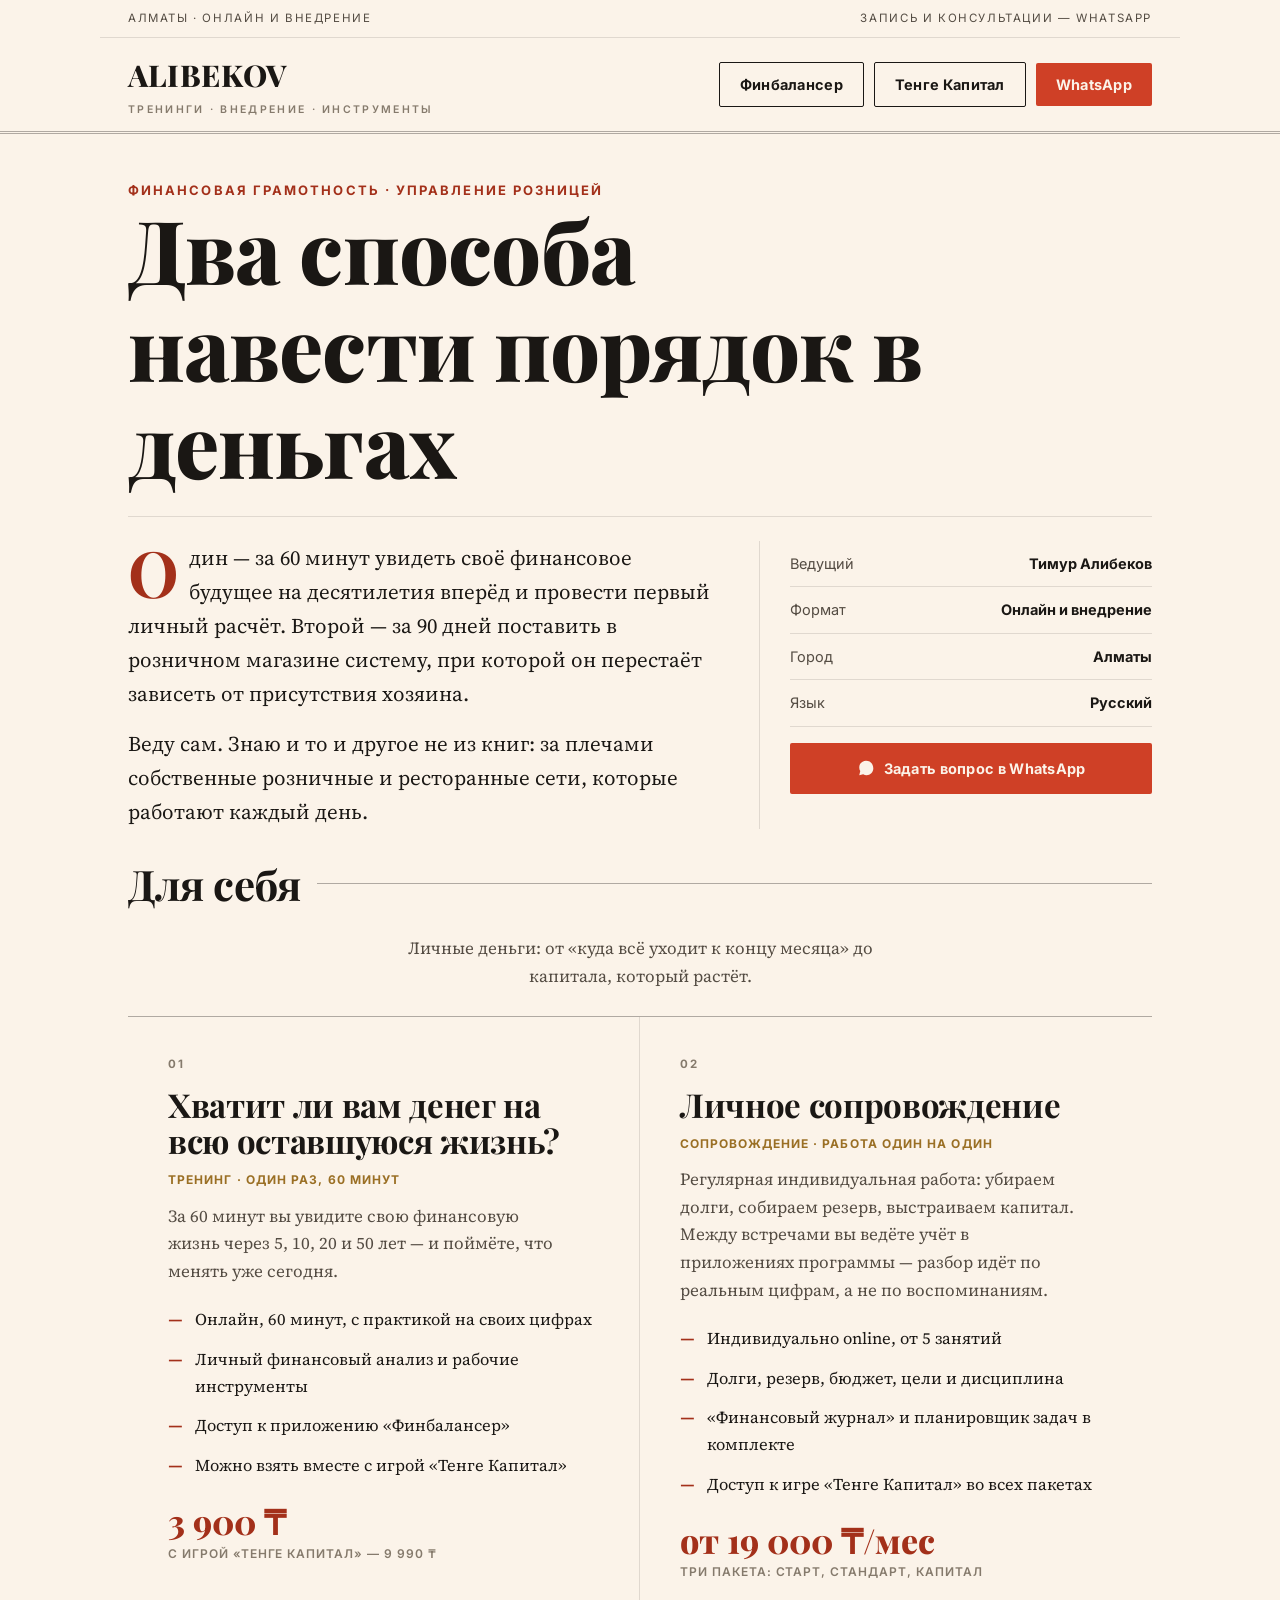
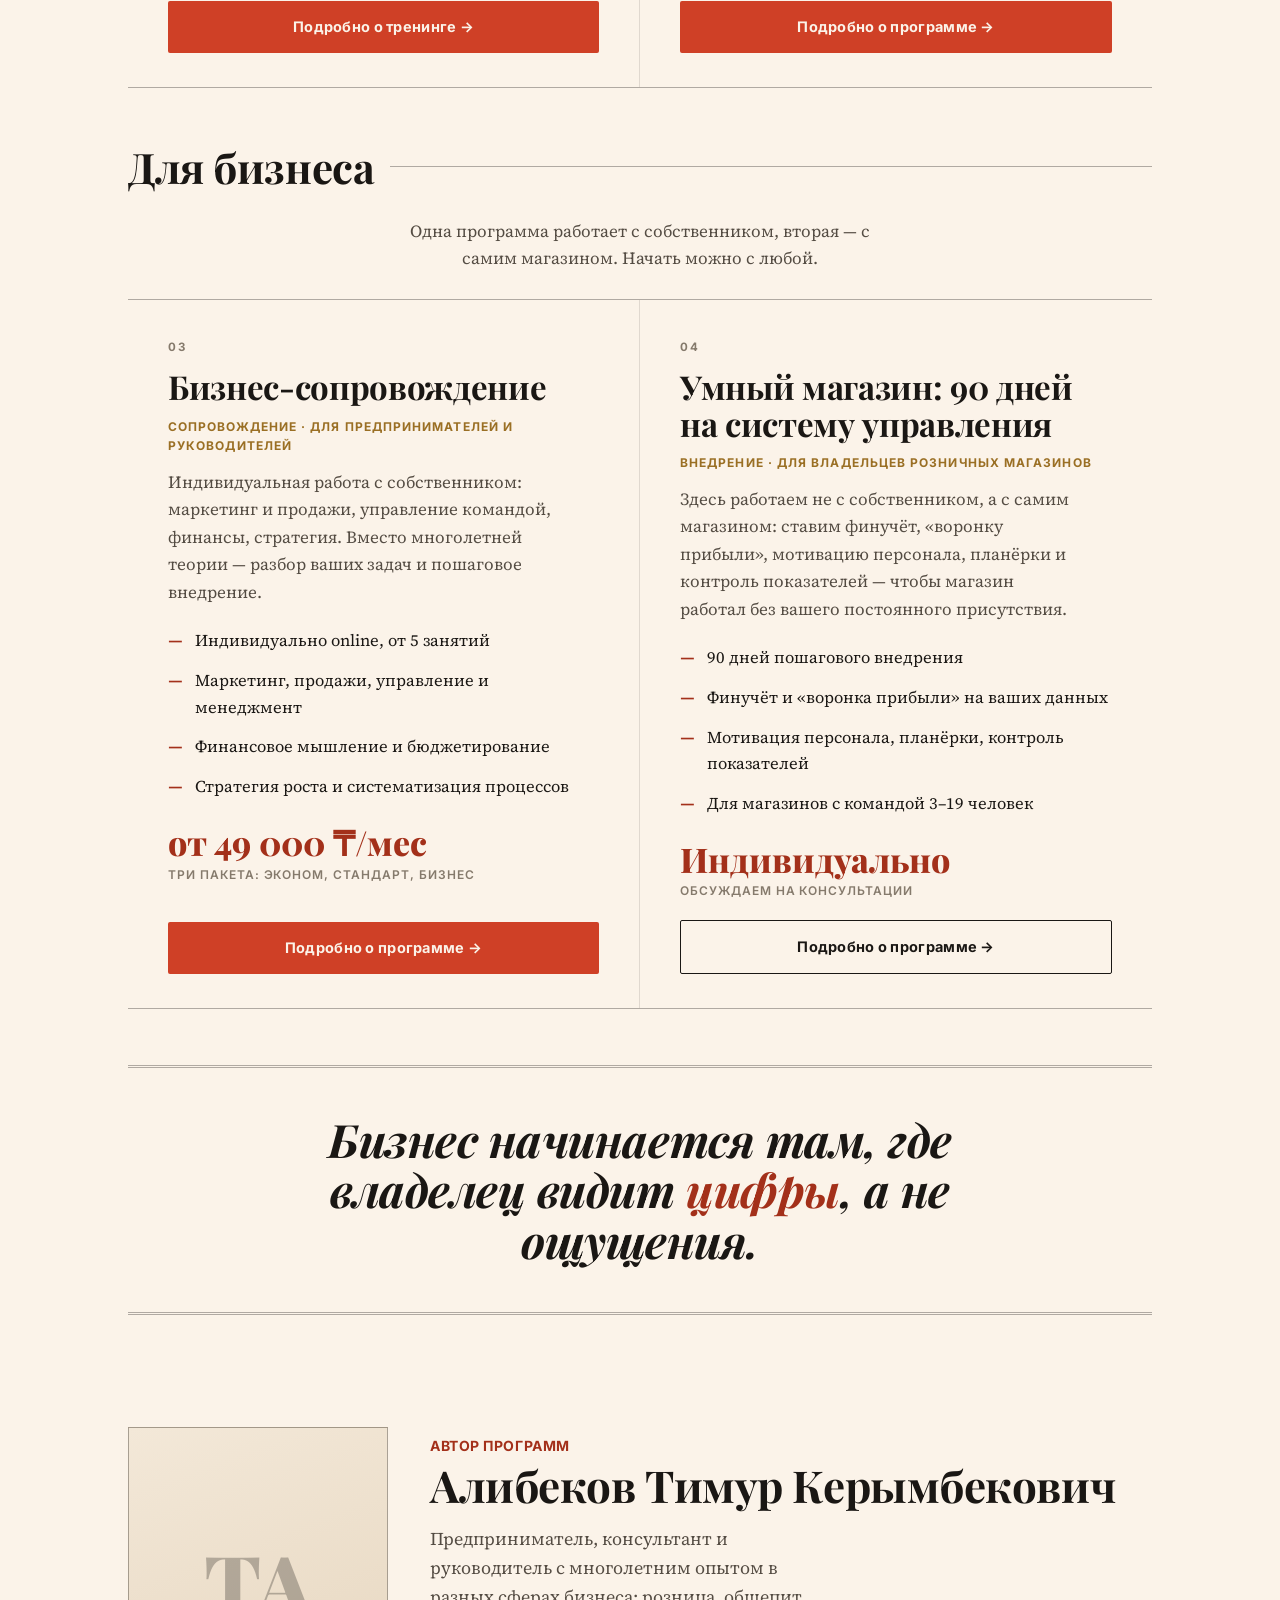
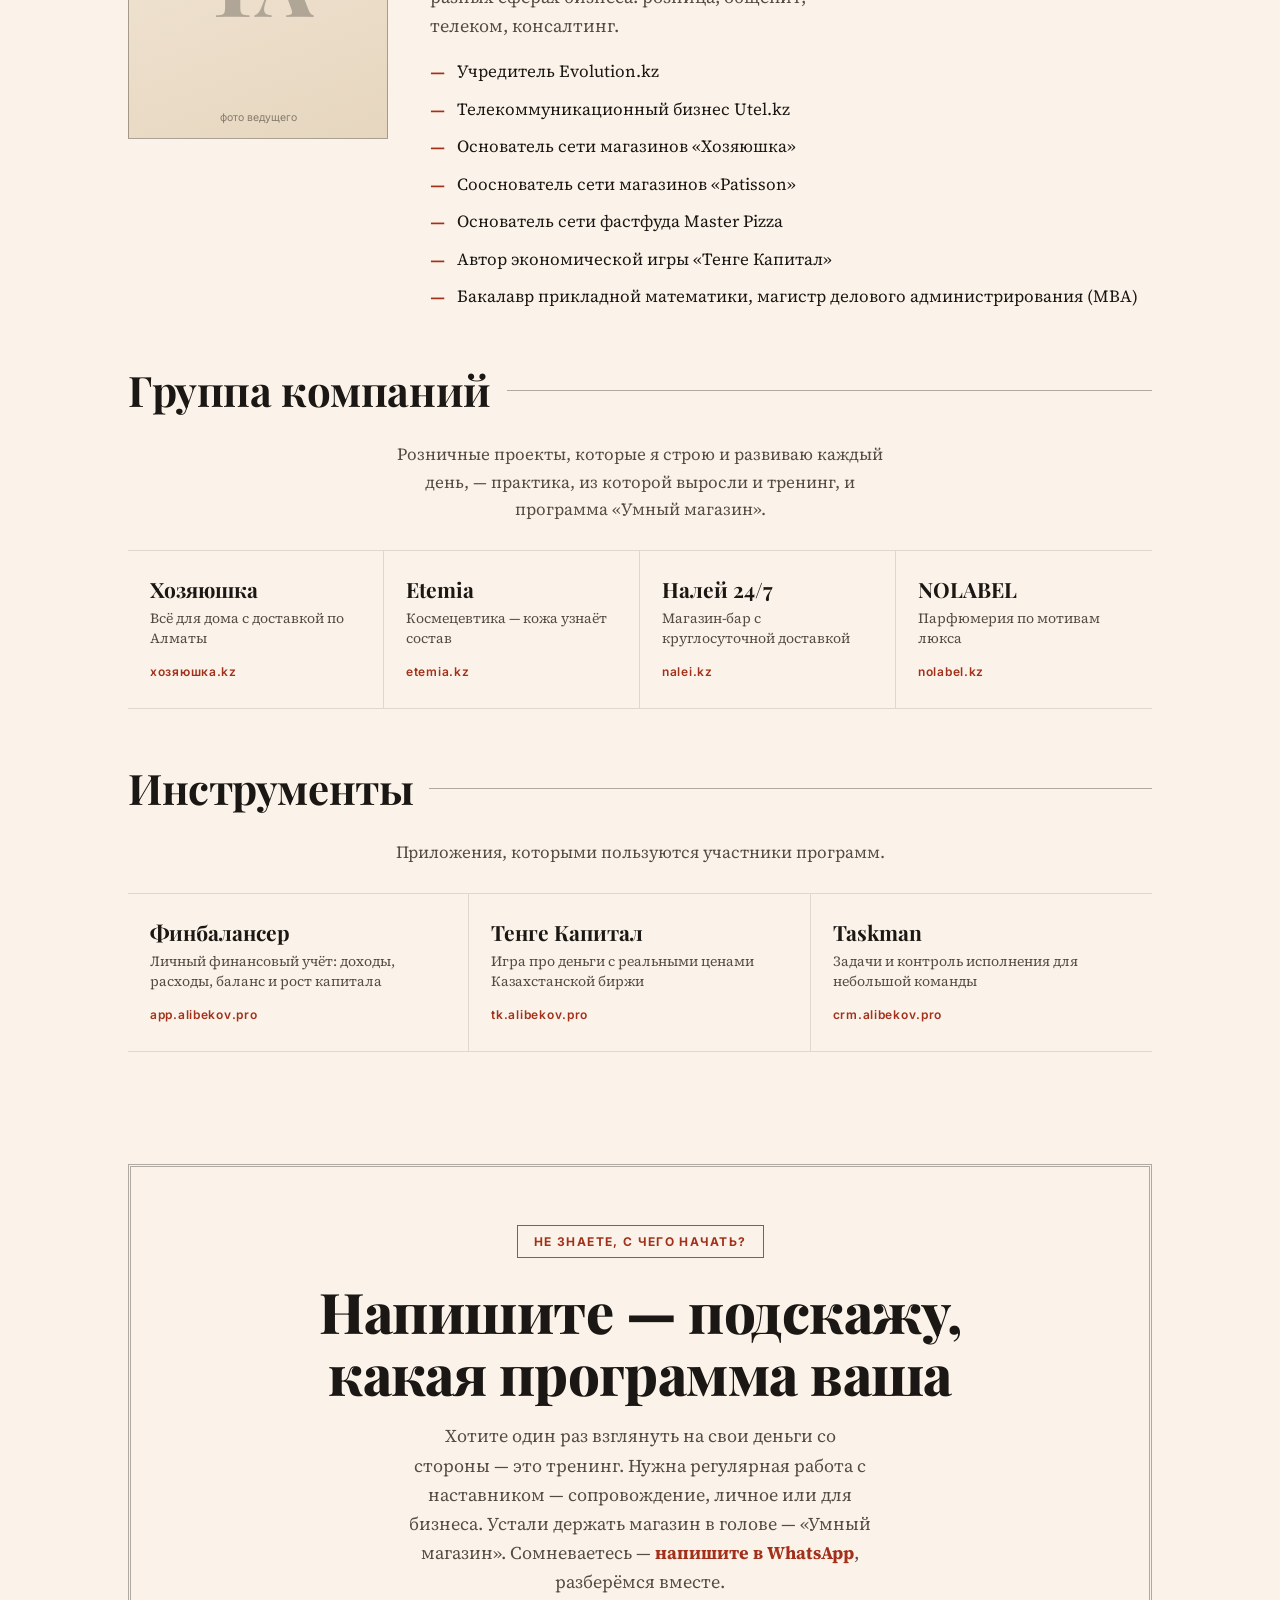
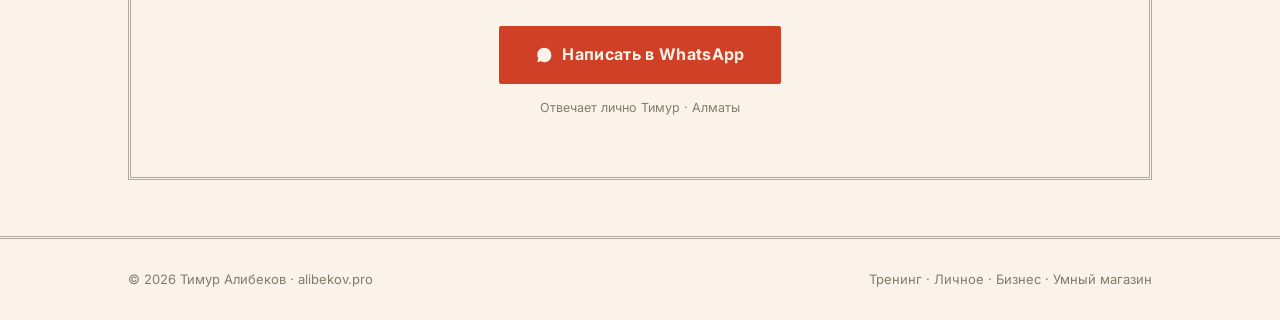
==== commit 96016948: "feat(hub): два раздела «Для себя» и «Для бизнеса», добавлены программы сопровождения Офферы «Личное " ====
--- a/index.html
+++ b/index.html
@@ -44,6 +44,8 @@
   "knowsAbout":["личный финансовый учёт","управление розничным магазином","мотивация персонала","финансовая грамотность"],
   "makesOffer":[
     {"@type":"Offer","name":"Тренинг «Хватит ли вам денег на всю оставшуюся жизнь?»","price":"3900","priceCurrency":"KZT","url":"https://alibekov.pro/seminar/"},
+    {"@type":"Offer","name":"Программа «Личное сопровождение»","price":"19000","priceCurrency":"KZT","url":"https://alibekov.pro/lichnoe-soprovozhdenie/"},
+    {"@type":"Offer","name":"Программа «Бизнес-сопровождение»","price":"49000","priceCurrency":"KZT","url":"https://alibekov.pro/biznes-soprovozhdenie/"},
     {"@type":"Offer","name":"Программа «Умный магазин» — внедрение системы управления","url":"https://alibekov.pro/umny-magazin/"}
   ]
 }
@@ -95,16 +97,17 @@
   </div>
 </section>
 
-<!-- ПРОГРАММЫ -->
-<section id="programmy" style="padding-top:14px" aria-labelledby="prog-title">
-  <div class="wrap">
-    <div class="sec-rule reveal"><h2 id="prog-title">Программы</h2><span class="ln" aria-hidden="true"></span></div>
+<!-- ПРОГРАММЫ: ДЛЯ СЕБЯ -->
+<section id="programmy" style="padding-top:14px" aria-labelledby="personal-title">
+  <div class="wrap">
+    <div class="sec-rule reveal"><h2 id="personal-title">Для себя</h2><span class="ln" aria-hidden="true"></span></div>
+    <p class="group-lead reveal">Личные деньги: от «куда всё уходит к концу месяца» до капитала, который растёт.</p>
     <div class="offers">
 
       <article class="offer reveal" aria-labelledby="offer-seminar">
         <p class="num" aria-hidden="true">01</p>
         <h3 id="offer-seminar">Хватит ли вам денег на всю оставшуюся жизнь?</h3>
-        <p class="for">Тренинг · для всех, кто хочет разобраться со своими деньгами</p>
+        <p class="for">Тренинг · один раз, 60 минут</p>
         <p class="lead">За 60 минут вы увидите свою финансовую жизнь через 5, 10, 20 и 50 лет — и поймёте, что менять уже сегодня.</p>
         <ul>
           <li><span class="t" aria-hidden="true">—</span>Онлайн, 60 минут, с практикой на своих цифрах</li>
@@ -116,11 +119,52 @@
         <p class="act"><a class="btn sal" href="/seminar/" aria-label="Подробно о тренинге «Хватит ли вам денег на всю оставшуюся жизнь?»">Подробно о тренинге →</a></p>
       </article>
 
+      <article class="offer reveal" aria-labelledby="offer-lichnoe">
+        <p class="num" aria-hidden="true">02</p>
+        <h3 id="offer-lichnoe">Личное сопровождение</h3>
+        <p class="for">Сопровождение · работа один на один</p>
+        <p class="lead">Регулярная индивидуальная работа: убираем долги, собираем резерв, выстраиваем капитал. Между встречами вы ведёте учёт в приложениях программы — разбор идёт по реальным цифрам, а не по воспоминаниям.</p>
+        <ul>
+          <li><span class="t" aria-hidden="true">—</span>Индивидуально online, от 5 занятий</li>
+          <li><span class="t" aria-hidden="true">—</span>Долги, резерв, бюджет, цели и дисциплина</li>
+          <li><span class="t" aria-hidden="true">—</span>«Финансовый журнал» и планировщик задач в комплекте</li>
+          <li><span class="t" aria-hidden="true">—</span>Доступ к игре «Тенге Капитал» во всех пакетах</li>
+        </ul>
+        <p class="price">от 19 000 ₸/мес<span>три пакета: Старт, Стандарт, Капитал</span></p>
+        <p class="act"><a class="btn sal" href="/lichnoe-soprovozhdenie/" aria-label="Подробно о программе «Личное сопровождение»">Подробно о программе →</a></p>
+      </article>
+
+    </div>
+  </div>
+</section>
+
+<!-- ПРОГРАММЫ: ДЛЯ БИЗНЕСА -->
+<section id="dlya-biznesa" style="padding-top:0" aria-labelledby="business-title">
+  <div class="wrap">
+    <div class="sec-rule reveal"><h2 id="business-title">Для бизнеса</h2><span class="ln" aria-hidden="true"></span></div>
+    <p class="group-lead reveal">Одна программа работает с собственником, вторая — с самим магазином. Начать можно с любой.</p>
+    <div class="offers">
+
+      <article class="offer reveal" aria-labelledby="offer-biznes">
+        <p class="num" aria-hidden="true">03</p>
+        <h3 id="offer-biznes">Бизнес-сопровождение</h3>
+        <p class="for">Сопровождение · для предпринимателей и руководителей</p>
+        <p class="lead">Индивидуальная работа с собственником: маркетинг и продажи, управление командой, финансы, стратегия. Вместо многолетней теории — разбор ваших задач и пошаговое внедрение.</p>
+        <ul>
+          <li><span class="t" aria-hidden="true">—</span>Индивидуально online, от 5 занятий</li>
+          <li><span class="t" aria-hidden="true">—</span>Маркетинг, продажи, управление и менеджмент</li>
+          <li><span class="t" aria-hidden="true">—</span>Финансовое мышление и бюджетирование</li>
+          <li><span class="t" aria-hidden="true">—</span>Стратегия роста и систематизация процессов</li>
+        </ul>
+        <p class="price">от 49 000 ₸/мес<span>три пакета: Эконом, Стандарт, Бизнес</span></p>
+        <p class="act"><a class="btn sal" href="/biznes-soprovozhdenie/" aria-label="Подробно о программе «Бизнес-сопровождение»">Подробно о программе →</a></p>
+      </article>
+
       <article class="offer reveal" aria-labelledby="offer-magazin">
-        <p class="num" aria-hidden="true">02</p>
+        <p class="num" aria-hidden="true">04</p>
         <h3 id="offer-magazin">Умный магазин: 90 дней на систему управления</h3>
         <p class="for">Внедрение · для владельцев розничных магазинов</p>
-        <p class="lead">Финансовый учёт, «воронка прибыли», мотивация персонала, планёрки и контроль показателей — ставим систему, при которой магазин работает без вашего постоянного присутствия.</p>
+        <p class="lead">Здесь работаем не с собственником, а с самим магазином: ставим финучёт, «воронку прибыли», мотивацию персонала, планёрки и контроль показателей — чтобы магазин работал без вашего постоянного присутствия.</p>
         <ul>
           <li><span class="t" aria-hidden="true">—</span>90 дней пошагового внедрения</li>
           <li><span class="t" aria-hidden="true">—</span>Финучёт и «воронка прибыли» на ваших данных</li>
@@ -153,13 +197,15 @@
     <div class="reveal">
       <p class="role">Автор программ</p>
       <h2 id="host-title">Алибеков Тимур Керымбекович</h2>
-      <p class="bio-lead">Бизнес-тренер и предприниматель, построивший несколько розничных и ресторанных сетей.</p>
+      <p class="bio-lead">Предприниматель, консультант и руководитель с многолетним опытом в разных сферах бизнеса: розница, общепит, телеком, консалтинг.</p>
       <ul class="bio">
-        <li><b aria-hidden="true">—</b>Бакалавр прикладной математики</li>
-        <li><b aria-hidden="true">—</b>Магистр делового администрирования (MBA)</li>
+        <li><b aria-hidden="true">—</b>Учредитель Evolution.kz</li>
+        <li><b aria-hidden="true">—</b>Телекоммуникационный бизнес Utel.kz</li>
         <li><b aria-hidden="true">—</b>Основатель сети магазинов «Хозяюшка»</li>
         <li><b aria-hidden="true">—</b>Сооснователь сети магазинов «Patisson»</li>
         <li><b aria-hidden="true">—</b>Основатель сети фастфуда Master Pizza</li>
+        <li><b aria-hidden="true">—</b>Автор экономической игры «Тенге Капитал»</li>
+        <li><b aria-hidden="true">—</b>Бакалавр прикладной математики, магистр делового администрирования (MBA)</li>
       </ul>
     </div>
   </div></div>
@@ -226,7 +272,7 @@
     <div class="final reveal">
       <p class="scarce">Не знаете, с чего начать?</p>
       <h2 id="final-title">Напишите — подскажу, какая программа ваша</h2>
-      <p>Хотите разобраться со своими личными деньгами — это тренинг. Есть розничный магазин и вы устали держать всё в голове — это «Умный магазин». Сомневаетесь — <b>напишите в WhatsApp</b>, разберёмся вместе.</p>
+      <p>Хотите один раз взглянуть на свои деньги со стороны — это тренинг. Нужна регулярная работа с наставником — сопровождение, личное или для бизнеса. Устали держать магазин в голове — «Умный магазин». Сомневаетесь — <b>напишите в WhatsApp</b>, разберёмся вместе.</p>
       <a class="btn sal cta-wa" href="#" style="font-size:16px;padding:16px 36px">
         <svg class="wa" viewBox="0 0 32 32" fill="currentColor" aria-hidden="true"><path d="M16 3C9.4 3 4 8.3 4 14.9c0 2.3.6 4.5 1.8 6.4L4 29l7-1.8c1.8 1 3.9 1.5 6 1.5 6.6 0 12-5.3 12-11.9C29 8.3 23.6 3 16 3zm5.7 14.1c-.3-.2-1.8-.9-2.1-1-.3-.1-.5-.2-.7.2-.2.3-.8 1-1 1.2-.2.2-.4.2-.7.1-1.8-.9-3-1.6-4.2-3.6-.3-.5.3-.5.9-1.6.1-.2 0-.4 0-.5-.1-.2-.7-1.6-.9-2.2-.2-.6-.5-.5-.7-.5h-.6c-.2 0-.5.1-.8.4-.3.3-1 1-1 2.5s1.1 2.9 1.2 3.1c.2.2 2.1 3.3 5.2 4.6 1.9.8 2.7.9 3.6.8.6-.1 1.8-.7 2-1.4.3-.7.3-1.3.2-1.4z"/></svg>
         Написать в WhatsApp
@@ -240,7 +286,7 @@
 
 <footer role="contentinfo"><div class="wrap foot">
   <span>© 2026 Тимур Алибеков · <a href="/">alibekov.pro</a></span>
-  <span><a href="/seminar/">Тренинг</a> · <a href="/umny-magazin/">Умный магазин</a> · <a href="/card.html">Визитка</a></span>
+  <span><a href="/seminar/">Тренинг</a> · <a href="/lichnoe-soprovozhdenie/">Личное</a> · <a href="/biznes-soprovozhdenie/">Бизнес</a> · <a href="/umny-magazin/">Умный магазин</a></span>
 </div></footer>
 
 <!-- STICKY MOBILE CTA -->
--- a/assets/site.css
+++ b/assets/site.css
@@ -226,3 +226,45 @@
 .stages .wk{font-family:'Inter',sans-serif;font-size:12px;font-weight:700;letter-spacing:.1em;text-transform:uppercase;color:var(--ochre);padding-top:6px}
 .stages h3{font-size:22px}
 .stages p{color:var(--muted);font-size:16.5px;margin-top:6px;max-width:58ch}
+
+/* ───────── Три тарифа в ряд (пакеты сопровождения) ───────── */
+.tariffs.three{grid-template-columns:repeat(3,1fr)}
+.tariffs.three .tariff{padding:32px 26px 28px;border-right:1px solid var(--line)}
+.tariffs.three .tariff:last-child{border-right:0}
+.tariffs.three .tariff h3{max-width:none}
+.tariffs.three .tariff .desc{max-width:none}
+@media(max-width:860px){
+  .tariffs.three{grid-template-columns:1fr}
+  .tariffs.three .tariff{border-right:0;border-bottom:1px solid var(--line);padding:28px 0 24px}
+  .tariffs.three .tariff:last-child{border-bottom:0}
+}
+
+/* список того, что входит в пакет */
+.tariff .inc{list-style:none;display:flex;flex-direction:column;gap:9px;margin:16px 0 4px;font-size:15.5px;color:var(--muted)}
+.tariff .inc li{display:flex;gap:10px;align-items:baseline}
+.tariff .inc .t{flex:0 0 auto;font-family:'Playfair Display',Georgia,serif;font-weight:700;color:var(--ochre)}
+
+/* допуслуги — две карточки в рамке */
+.extras{display:grid;grid-template-columns:1fr 1fr;border:1px solid var(--line-strong);margin-top:26px}
+@media(max-width:680px){.extras{grid-template-columns:1fr}}
+.extras .ex{padding:26px 28px;border-right:1px solid var(--line)}
+.extras .ex:last-child{border-right:0}
+@media(max-width:680px){.extras .ex{border-right:0;border-bottom:1px solid var(--line)}.extras .ex:last-child{border-bottom:0}}
+.extras h3{font-size:21px}
+.extras .pr{font-family:'Playfair Display',Georgia,serif;font-size:26px;font-weight:800;color:var(--salmon-d);margin:8px 0 6px}
+.extras p{color:var(--muted);font-size:15.5px}
+
+/* «чем отличается от соседнего оффера» — разводка близких программ */
+.compare{border:3px double var(--line-strong);padding:30px 34px;margin-top:8px}
+.compare h2{font-size:24px;margin-bottom:12px}
+.compare p{color:var(--muted);font-size:16.5px;max-width:70ch}
+.compare p + p{margin-top:10px}
+.compare .btn{margin-top:18px}
+
+/* кнопки пакетов прижимаются к низу карточки — иначе из-за списков разной
+   длины они встают на разной высоте и ряд выглядит неровным */
+.tariffs.three .tariff{display:flex;flex-direction:column}
+.tariffs.three .tariff .inc{margin-bottom:22px}
+.tariffs.three .tariff .btn{margin-top:auto}
+/* бейдж — компактный чип, а не полоса во всю ширину флекс-колонки */
+.tariffs.three .tariff .badge{align-self:flex-start}
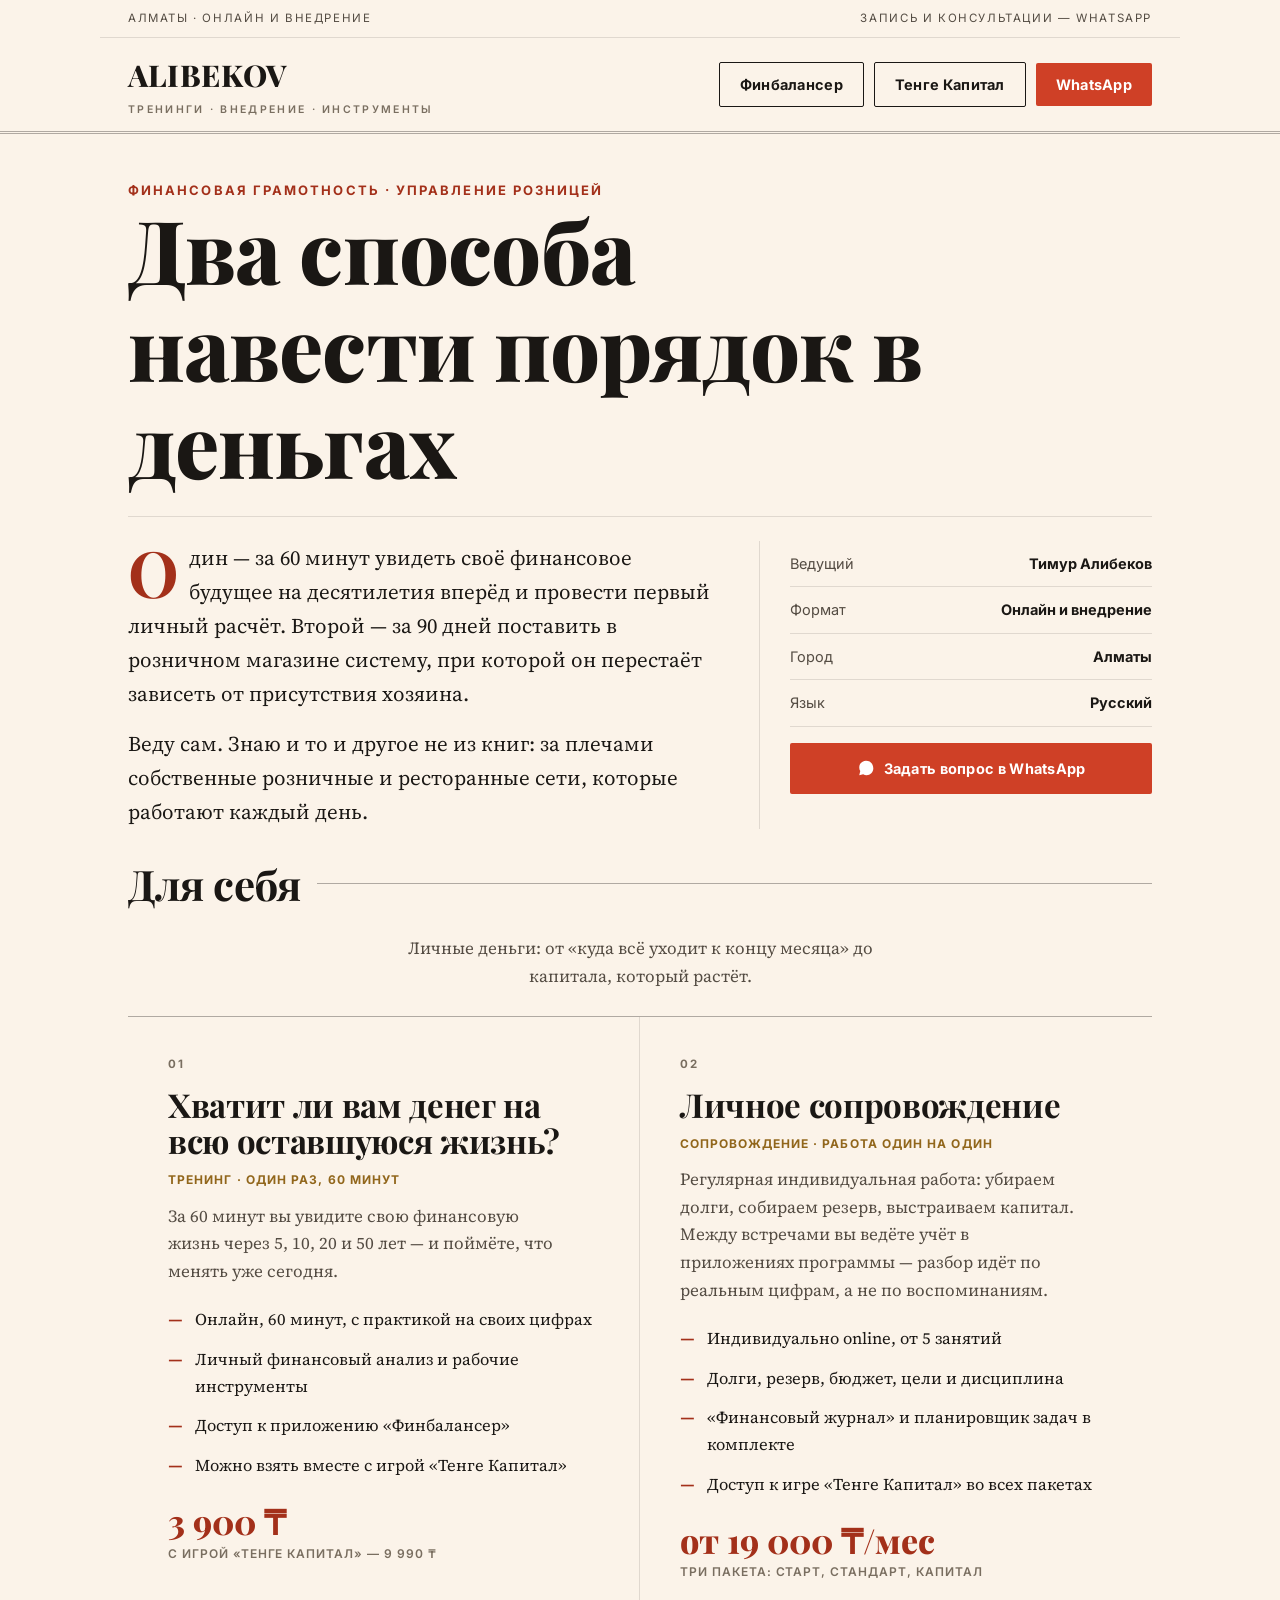
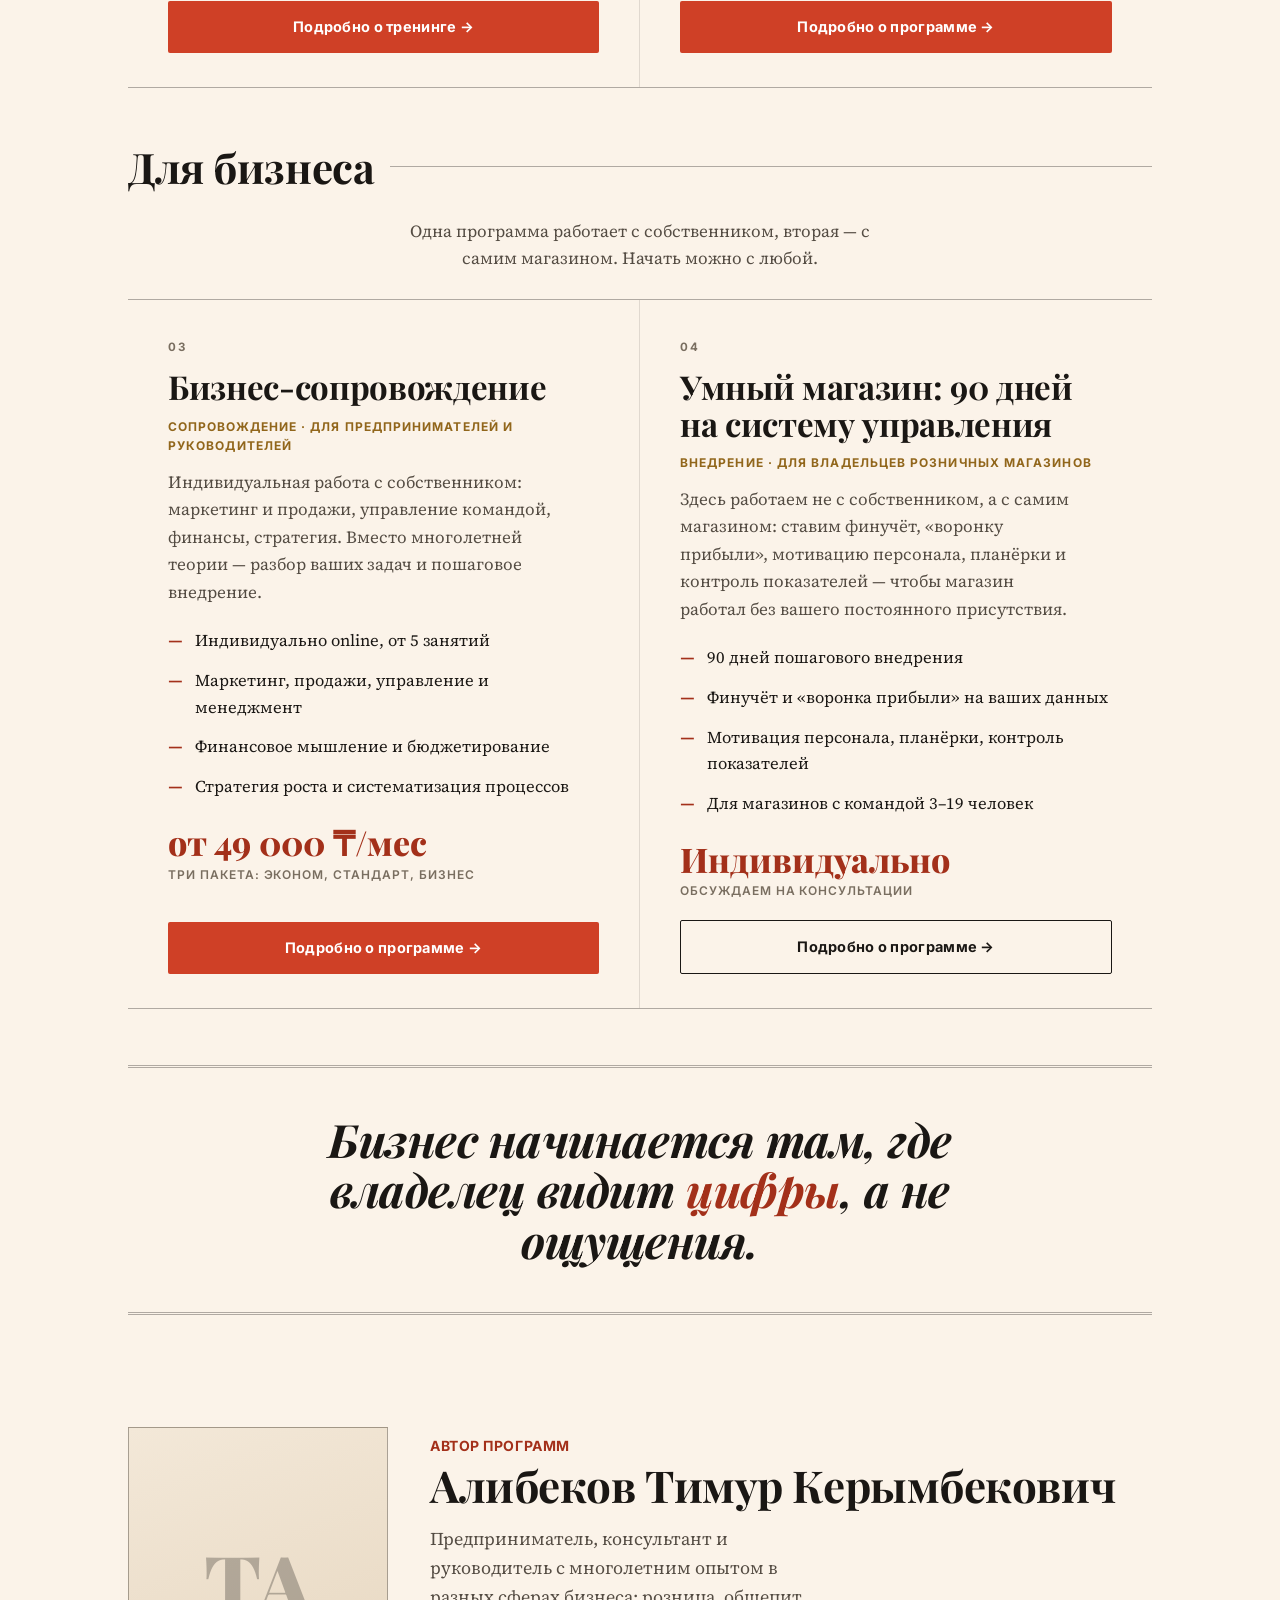
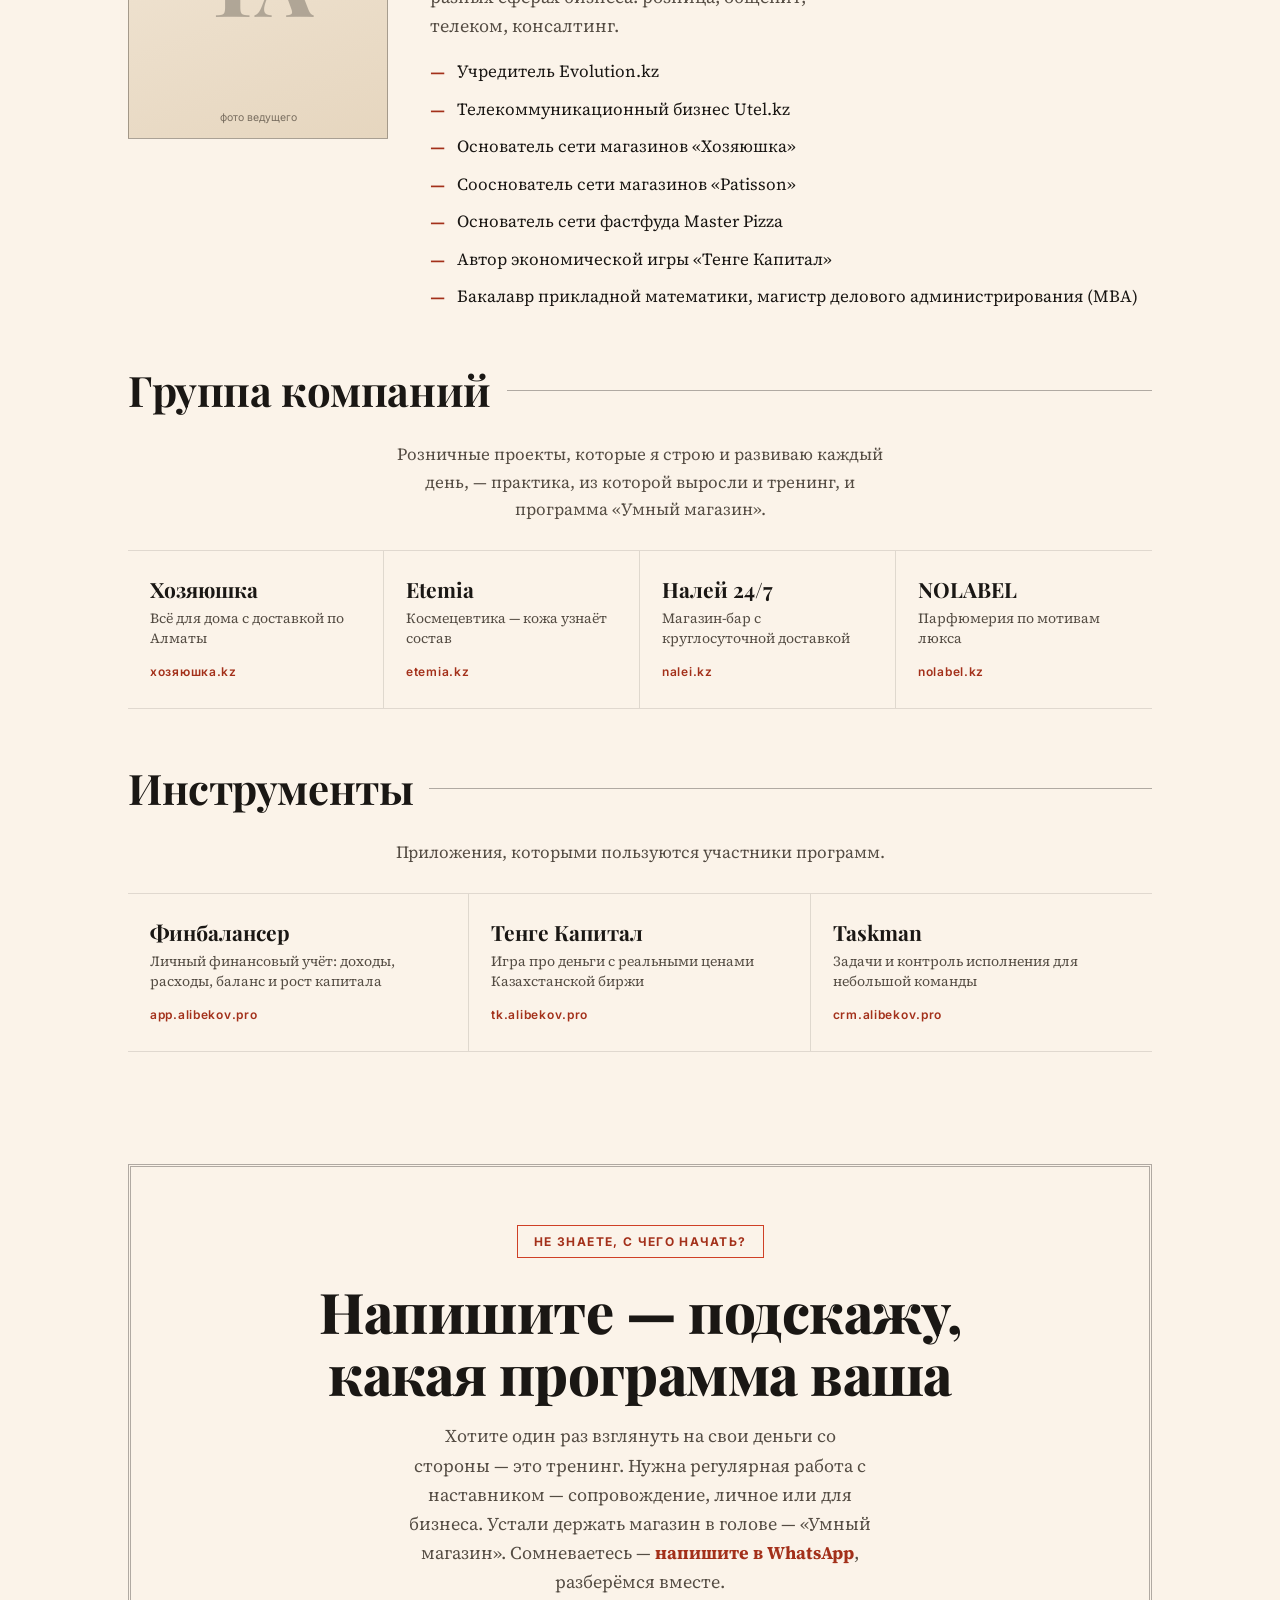
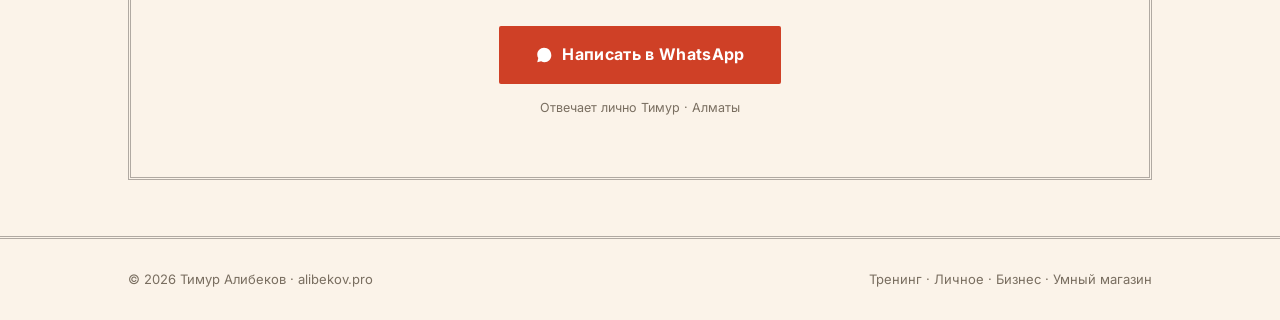
==== commit 3ced8b2e: "fix(a11y,seo): контраст до AA, превью для репостов, sitemap, защита от падения JS По итогам аудита ж" ====
--- a/index.html
+++ b/index.html
@@ -4,7 +4,7 @@
 <meta charset="UTF-8" />
 <meta name="viewport" content="width=device-width, initial-scale=1.0" />
 <title>Тимур Алибеков — тренинги и внедрение для владельцев бизнеса</title>
-<meta name="description" content="Программы Тимура Алибекова: онлайн-тренинг «Хватит ли вам денег на всю оставшуюся жизнь?» от 3 900 ₸ и 90-дневное внедрение системы управления розничным магазином «Умный магазин». Основатель сетей «Хозяюшка» и «Patisson»." />
+<meta name="description" content="Программы Тимура Алибекова: тренинг по личным финансам, личное и бизнес-сопровождение, внедрение системы управления магазином. Алматы, online." />
 <meta name="theme-color" content="#fbf3e9" />
 
 <!-- Google tag (gtag.js) -->
@@ -51,6 +51,7 @@
 }
 </script>
 
+<script>document.documentElement.className += " js";</script>
 <link rel="stylesheet" href="/assets/site.css" />
 </head>
 <body>
@@ -61,11 +62,11 @@
   <div class="wrap mast-top"><span>Алматы · Онлайн и внедрение</span><span>Запись и консультации — WhatsApp</span></div>
   <div class="wrap mast-main">
     <a class="name" href="#top" aria-label="Тимур Алибеков — на главную">ALIBEKOV<small>тренинги · внедрение · инструменты</small></a>
-    <div class="mast-actions">
+    <nav class="mast-actions" aria-label="Основные разделы">
       <a class="btn line app-enter" href="#" data-app>Финбалансер</a>
       <a class="btn line app-enter" href="#" data-tenge>Тенге Капитал</a>
       <a class="btn sal cta-wa" href="#svyaz" aria-label="Написать Тимуру в WhatsApp">WhatsApp</a>
-    </div>
+    </nav>
   </div>
 </header>
 
@@ -221,21 +222,25 @@
         <span class="nm">Хозяюшка</span>
         <span class="ds">Всё для дома с доставкой по Алматы</span>
         <span class="url">хозяюшка.kz</span>
+        <span class="sr-only"> (откроется в новой вкладке)</span>
       </a>
       <a href="https://etemia.kz" target="_blank" rel="noopener">
         <span class="nm">Etemia</span>
         <span class="ds">Космецевтика — кожа узнаёт состав</span>
         <span class="url">etemia.kz</span>
+        <span class="sr-only"> (откроется в новой вкладке)</span>
       </a>
       <a href="https://nalei.kz" target="_blank" rel="noopener">
         <span class="nm">Налей 24/7</span>
         <span class="ds">Магазин-бар с круглосуточной доставкой</span>
         <span class="url">nalei.kz</span>
+        <span class="sr-only"> (откроется в новой вкладке)</span>
       </a>
       <a href="https://nolabel.kz" target="_blank" rel="noopener">
         <span class="nm">NOLABEL</span>
         <span class="ds">Парфюмерия по мотивам люкса</span>
         <span class="url">nolabel.kz</span>
+        <span class="sr-only"> (откроется в новой вкладке)</span>
       </a>
     </div>
   </div>
--- a/assets/site.css
+++ b/assets/site.css
@@ -5,8 +5,8 @@
 
 :root{
   --paper:#fbf3e9; --paper-2:#f3e8d8; --card:#fffaf3;
-  --ink:#1a1714; --muted:#544c43; --muted-2:#857a6c;
-  --salmon:#cf4026; --salmon-d:#a3301a; --ochre:#9a6f24;
+  --ink:#1a1714; --muted:#544c43; --muted-2:#796e60;
+  --salmon:#cf4026; --salmon-d:#a3301a; --ochre:#91661b;
   --line:#1a17141f; --line-strong:#1a171455; --maxw:1080px;
 }
 *{box-sizing:border-box;margin:0;padding:0}
@@ -35,7 +35,7 @@
 
 .btn{display:inline-flex;align-items:center;justify-content:center;gap:9px;font-family:'Inter',sans-serif;font-weight:700;font-size:14.5px;border-radius:2px;border:0;cursor:pointer;padding:14px 28px;background:var(--ink);color:var(--paper);transition:background .2s,transform .15s;letter-spacing:.02em}
 .btn:hover{background:var(--salmon-d);transform:translateY(-1px)}
-.btn.sal{background:var(--salmon)}
+.btn.sal{background:var(--salmon);color:#fff}
 .btn.sal:hover{background:var(--salmon-d)}
 .btn.line{background:transparent;color:var(--ink);border:1.5px solid var(--ink)}
 .btn.line:hover{background:var(--ink);color:var(--paper)}
@@ -135,7 +135,7 @@
 .tariff:first-child{border-right:1px solid var(--line)}
 @media(max-width:760px){.tariff:first-child{border-right:0;border-bottom:1px solid var(--line)}}
 .tariff.reco{background:var(--card)}
-.tariff .badge{display:inline-block;background:var(--salmon);color:var(--paper);font-family:'Inter';font-size:11px;font-weight:700;letter-spacing:.1em;text-transform:uppercase;padding:5px 12px;margin-bottom:16px}
+.tariff .badge{display:inline-block;background:var(--salmon);color:#fff;font-family:'Inter';font-size:11px;font-weight:700;letter-spacing:.1em;text-transform:uppercase;padding:5px 12px;margin-bottom:16px}
 .tariff .kick{margin-bottom:8px}
 .tariff h3{font-size:24px;max-width:20ch}
 .tariff .desc{color:var(--muted);margin:12px 0 22px;font-size:16px;max-width:38ch}
@@ -165,9 +165,11 @@
 .sticky .btn{width:100%}
 @media(max-width:560px){.sticky{display:block}body{padding-bottom:80px}}
 
-.reveal{opacity:0;transform:translateY(20px);transition:opacity .7s,transform .7s}
-.reveal.in{opacity:1;transform:none}
-@media(prefers-reduced-motion:reduce){.reveal{opacity:1;transform:none;transition:none}html{scroll-behavior:auto}}
+/* прячем блоки до появления ТОЛЬКО когда скрипт жив (класс js ставится инлайном в <head>):
+   без этого при любой ошибке загрузки site.js страница оставалась почти пустой */
+.js .reveal{opacity:0;transform:translateY(20px);transition:opacity .7s,transform .7s}
+.js .reveal.in{opacity:1;transform:none}
+@media(prefers-reduced-motion:reduce){.js .reveal{opacity:1;transform:none;transition:none}html{scroll-behavior:auto}}
 /* GROUP OF COMPANIES */
 .group-lead{text-align:center;color:var(--muted);font-size:17px;max-width:56ch;margin:0 auto 26px}
 .group{display:grid;grid-template-columns:repeat(4,1fr);border-top:1px solid var(--line);border-bottom:1px solid var(--line)}
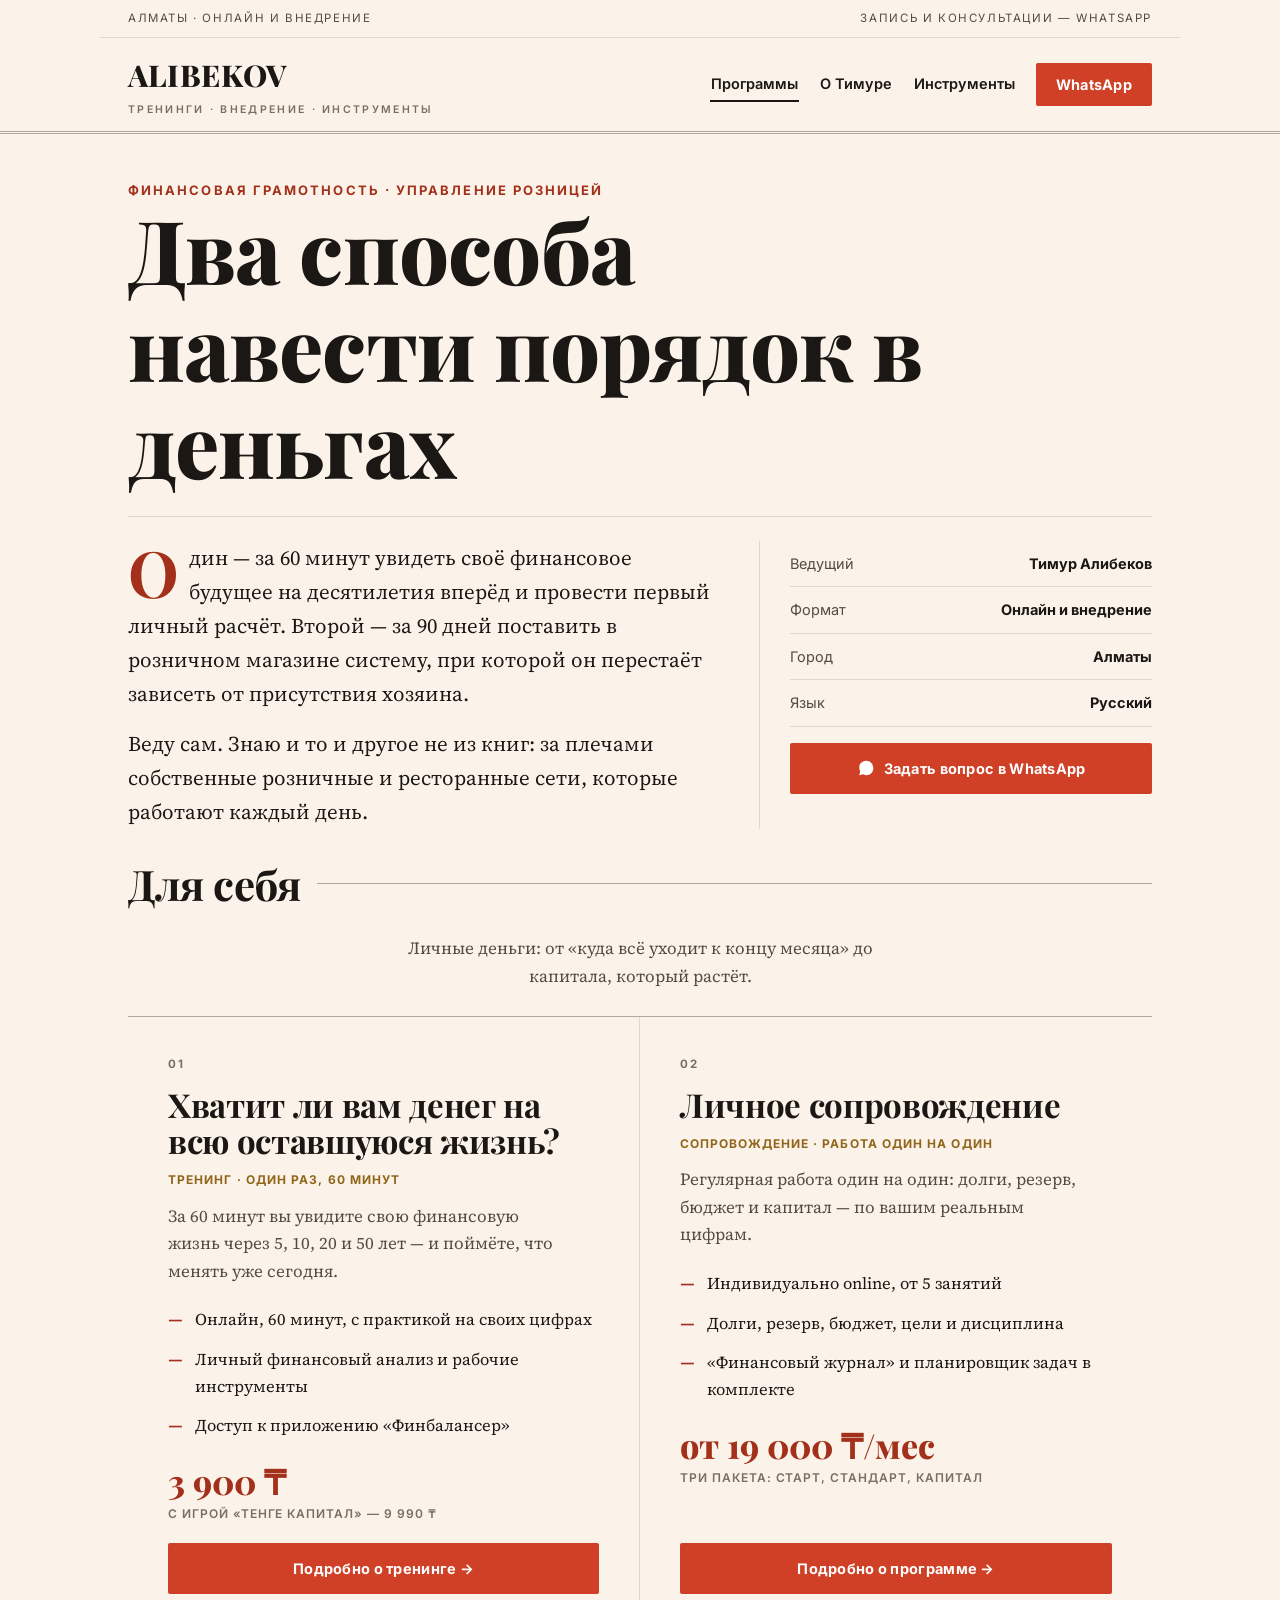
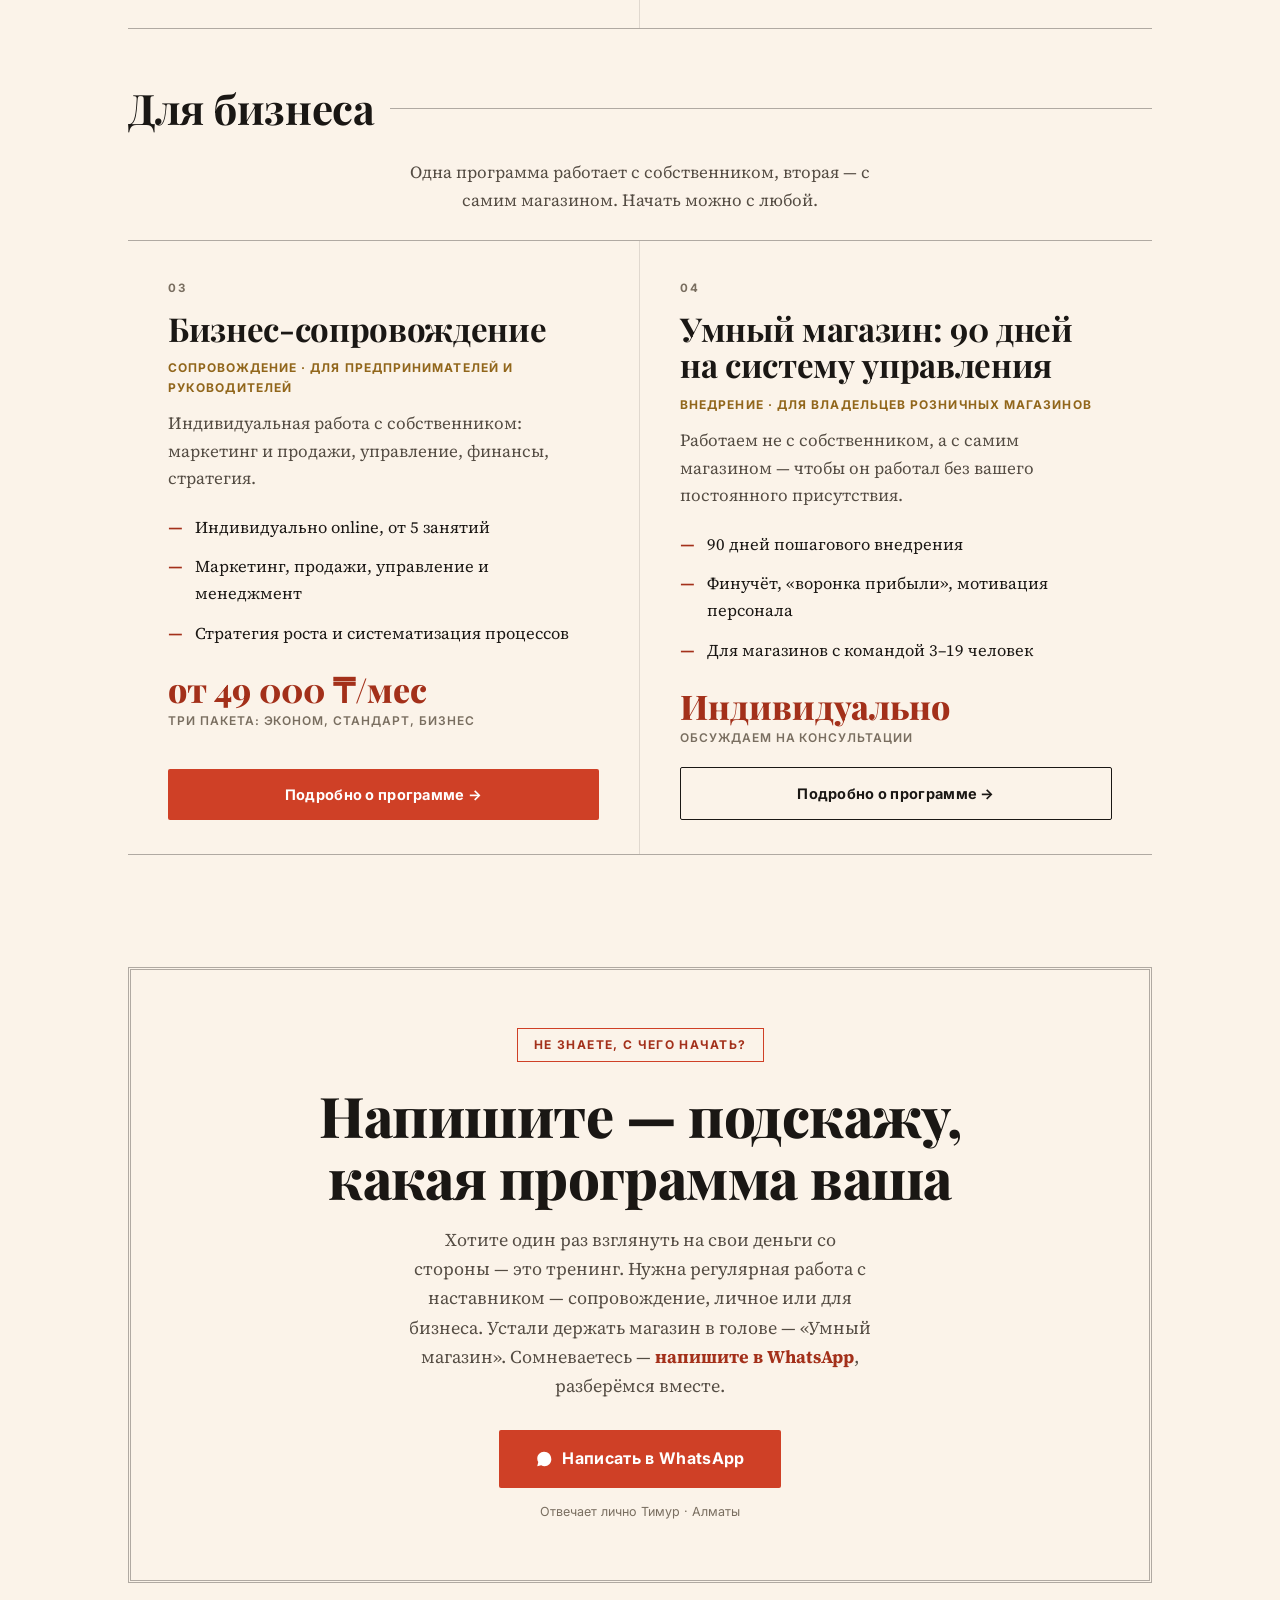
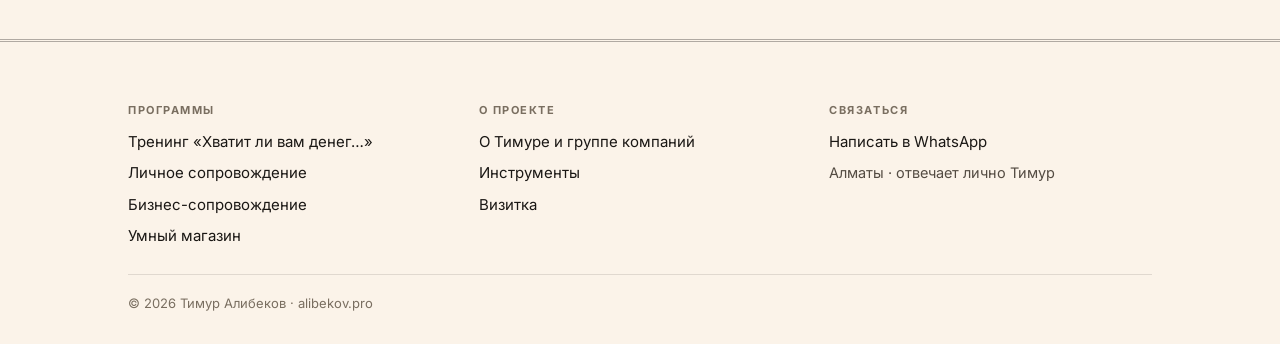
==== commit 0e74c894: "feat(nav): сайт вместо лендинга — меню, подвал-карта, страницы «О Тимуре» и «Инструменты» Главная пр" ====
--- a/index.html
+++ b/index.html
@@ -63,8 +63,9 @@
   <div class="wrap mast-main">
     <a class="name" href="#top" aria-label="Тимур Алибеков — на главную">ALIBEKOV<small>тренинги · внедрение · инструменты</small></a>
     <nav class="mast-actions" aria-label="Основные разделы">
-      <a class="btn line app-enter" href="#" data-app>Финбалансер</a>
-      <a class="btn line app-enter" href="#" data-tenge>Тенге Капитал</a>
+      <a class="mnav" href="/#programmy" aria-current="page">Программы</a>
+      <a class="mnav" href="/o-timure/">О Тимуре</a>
+      <a class="mnav" href="/instrumenty/">Инструменты</a>
       <a class="btn sal cta-wa" href="#svyaz" aria-label="Написать Тимуру в WhatsApp">WhatsApp</a>
     </nav>
   </div>
@@ -114,7 +115,6 @@
           <li><span class="t" aria-hidden="true">—</span>Онлайн, 60 минут, с практикой на своих цифрах</li>
           <li><span class="t" aria-hidden="true">—</span>Личный финансовый анализ и рабочие инструменты</li>
           <li><span class="t" aria-hidden="true">—</span>Доступ к приложению «Финбалансер»</li>
-          <li><span class="t" aria-hidden="true">—</span>Можно взять вместе с игрой «Тенге Капитал»</li>
         </ul>
         <p class="price">3 900 ₸<span>с игрой «Тенге Капитал» — 9 990 ₸</span></p>
         <p class="act"><a class="btn sal" href="/seminar/" aria-label="Подробно о тренинге «Хватит ли вам денег на всю оставшуюся жизнь?»">Подробно о тренинге →</a></p>
@@ -124,12 +124,11 @@
         <p class="num" aria-hidden="true">02</p>
         <h3 id="offer-lichnoe">Личное сопровождение</h3>
         <p class="for">Сопровождение · работа один на один</p>
-        <p class="lead">Регулярная индивидуальная работа: убираем долги, собираем резерв, выстраиваем капитал. Между встречами вы ведёте учёт в приложениях программы — разбор идёт по реальным цифрам, а не по воспоминаниям.</p>
+        <p class="lead">Регулярная работа один на один: долги, резерв, бюджет и капитал — по вашим реальным цифрам.</p>
         <ul>
           <li><span class="t" aria-hidden="true">—</span>Индивидуально online, от 5 занятий</li>
           <li><span class="t" aria-hidden="true">—</span>Долги, резерв, бюджет, цели и дисциплина</li>
           <li><span class="t" aria-hidden="true">—</span>«Финансовый журнал» и планировщик задач в комплекте</li>
-          <li><span class="t" aria-hidden="true">—</span>Доступ к игре «Тенге Капитал» во всех пакетах</li>
         </ul>
         <p class="price">от 19 000 ₸/мес<span>три пакета: Старт, Стандарт, Капитал</span></p>
         <p class="act"><a class="btn sal" href="/lichnoe-soprovozhdenie/" aria-label="Подробно о программе «Личное сопровождение»">Подробно о программе →</a></p>
@@ -150,11 +149,10 @@
         <p class="num" aria-hidden="true">03</p>
         <h3 id="offer-biznes">Бизнес-сопровождение</h3>
         <p class="for">Сопровождение · для предпринимателей и руководителей</p>
-        <p class="lead">Индивидуальная работа с собственником: маркетинг и продажи, управление командой, финансы, стратегия. Вместо многолетней теории — разбор ваших задач и пошаговое внедрение.</p>
+        <p class="lead">Индивидуальная работа с собственником: маркетинг и продажи, управление, финансы, стратегия.</p>
         <ul>
           <li><span class="t" aria-hidden="true">—</span>Индивидуально online, от 5 занятий</li>
           <li><span class="t" aria-hidden="true">—</span>Маркетинг, продажи, управление и менеджмент</li>
-          <li><span class="t" aria-hidden="true">—</span>Финансовое мышление и бюджетирование</li>
           <li><span class="t" aria-hidden="true">—</span>Стратегия роста и систематизация процессов</li>
         </ul>
         <p class="price">от 49 000 ₸/мес<span>три пакета: Эконом, Стандарт, Бизнес</span></p>
@@ -165,108 +163,16 @@
         <p class="num" aria-hidden="true">04</p>
         <h3 id="offer-magazin">Умный магазин: 90 дней на систему управления</h3>
         <p class="for">Внедрение · для владельцев розничных магазинов</p>
-        <p class="lead">Здесь работаем не с собственником, а с самим магазином: ставим финучёт, «воронку прибыли», мотивацию персонала, планёрки и контроль показателей — чтобы магазин работал без вашего постоянного присутствия.</p>
+        <p class="lead">Работаем не с собственником, а с самим магазином — чтобы он работал без вашего постоянного присутствия.</p>
         <ul>
           <li><span class="t" aria-hidden="true">—</span>90 дней пошагового внедрения</li>
-          <li><span class="t" aria-hidden="true">—</span>Финучёт и «воронка прибыли» на ваших данных</li>
-          <li><span class="t" aria-hidden="true">—</span>Мотивация персонала, планёрки, контроль показателей</li>
+          <li><span class="t" aria-hidden="true">—</span>Финучёт, «воронка прибыли», мотивация персонала</li>
           <li><span class="t" aria-hidden="true">—</span>Для магазинов с командой 3–19 человек</li>
         </ul>
         <p class="price">Индивидуально<span>обсуждаем на консультации</span></p>
         <p class="act"><a class="btn line" href="/umny-magazin/" aria-label="Подробно о программе «Умный магазин»">Подробно о программе →</a></p>
       </article>
 
-    </div>
-  </div>
-</section>
-
-<!-- BAND -->
-<section style="padding-top:0">
-  <div class="wrap">
-    <div class="band reveal">
-      <h2>Бизнес начинается там, где владелец видит <em>цифры</em>, а не ощущения.</h2>
-    </div>
-  </div>
-</section>
-
-<!-- ВЕДУЩИЙ -->
-<section aria-labelledby="host-title">
-  <div class="wrap"><div class="host">
-    <div class="photo reveal" role="img" aria-label="Портрет Тимура Алибекова (будет добавлен)">
-      <span class="mono" aria-hidden="true">ТА</span><small aria-hidden="true">фото ведущего</small>
-    </div>
-    <div class="reveal">
-      <p class="role">Автор программ</p>
-      <h2 id="host-title">Алибеков Тимур Керымбекович</h2>
-      <p class="bio-lead">Предприниматель, консультант и руководитель с многолетним опытом в разных сферах бизнеса: розница, общепит, телеком, консалтинг.</p>
-      <ul class="bio">
-        <li><b aria-hidden="true">—</b>Учредитель Evolution.kz</li>
-        <li><b aria-hidden="true">—</b>Телекоммуникационный бизнес Utel.kz</li>
-        <li><b aria-hidden="true">—</b>Основатель сети магазинов «Хозяюшка»</li>
-        <li><b aria-hidden="true">—</b>Сооснователь сети магазинов «Patisson»</li>
-        <li><b aria-hidden="true">—</b>Основатель сети фастфуда Master Pizza</li>
-        <li><b aria-hidden="true">—</b>Автор экономической игры «Тенге Капитал»</li>
-        <li><b aria-hidden="true">—</b>Бакалавр прикладной математики, магистр делового администрирования (MBA)</li>
-      </ul>
-    </div>
-  </div></div>
-</section>
-
-<!-- ГРУППА КОМПАНИЙ -->
-<section style="padding-top:0" aria-labelledby="group-title">
-  <div class="wrap">
-    <div class="sec-rule reveal"><h2 id="group-title">Группа компаний</h2><span class="ln" aria-hidden="true"></span></div>
-    <p class="group-lead reveal">Розничные проекты, которые я строю и развиваю каждый день, — практика, из которой выросли и тренинг, и программа «Умный магазин».</p>
-    <div class="group reveal">
-      <a href="https://xn--80anjo8au5bh.kz" target="_blank" rel="noopener">
-        <span class="nm">Хозяюшка</span>
-        <span class="ds">Всё для дома с доставкой по Алматы</span>
-        <span class="url">хозяюшка.kz</span>
-        <span class="sr-only"> (откроется в новой вкладке)</span>
-      </a>
-      <a href="https://etemia.kz" target="_blank" rel="noopener">
-        <span class="nm">Etemia</span>
-        <span class="ds">Космецевтика — кожа узнаёт состав</span>
-        <span class="url">etemia.kz</span>
-        <span class="sr-only"> (откроется в новой вкладке)</span>
-      </a>
-      <a href="https://nalei.kz" target="_blank" rel="noopener">
-        <span class="nm">Налей 24/7</span>
-        <span class="ds">Магазин-бар с круглосуточной доставкой</span>
-        <span class="url">nalei.kz</span>
-        <span class="sr-only"> (откроется в новой вкладке)</span>
-      </a>
-      <a href="https://nolabel.kz" target="_blank" rel="noopener">
-        <span class="nm">NOLABEL</span>
-        <span class="ds">Парфюмерия по мотивам люкса</span>
-        <span class="url">nolabel.kz</span>
-        <span class="sr-only"> (откроется в новой вкладке)</span>
-      </a>
-    </div>
-  </div>
-</section>
-
-<!-- ИНСТРУМЕНТЫ -->
-<section style="padding-top:0" aria-labelledby="tools-title">
-  <div class="wrap">
-    <div class="sec-rule reveal"><h2 id="tools-title">Инструменты</h2><span class="ln" aria-hidden="true"></span></div>
-    <p class="group-lead reveal">Приложения, которыми пользуются участники программ.</p>
-    <div class="group cols-3 reveal">
-      <a href="#" data-app>
-        <span class="nm">Финбалансер</span>
-        <span class="ds">Личный финансовый учёт: доходы, расходы, баланс и рост капитала</span>
-        <span class="url">app.alibekov.pro</span>
-      </a>
-      <a href="#" data-tenge>
-        <span class="nm">Тенге Капитал</span>
-        <span class="ds">Игра про деньги с реальными ценами Казахстанской биржи</span>
-        <span class="url">tk.alibekov.pro</span>
-      </a>
-      <a href="#" data-taskman>
-        <span class="nm">Taskman</span>
-        <span class="ds">Задачи и контроль исполнения для небольшой команды</span>
-        <span class="url">crm.alibekov.pro</span>
-      </a>
     </div>
   </div>
 </section>
@@ -289,9 +195,34 @@
 
 </main>
 
-<footer role="contentinfo"><div class="wrap foot">
-  <span>© 2026 Тимур Алибеков · <a href="/">alibekov.pro</a></span>
-  <span><a href="/seminar/">Тренинг</a> · <a href="/lichnoe-soprovozhdenie/">Личное</a> · <a href="/biznes-soprovozhdenie/">Бизнес</a> · <a href="/umny-magazin/">Умный магазин</a></span>
+<footer role="contentinfo"><div class="wrap">
+  <nav class="foot-map" aria-label="Карта сайта">
+    <div>
+      <p class="fm-t">Программы</p>
+      <ul>
+        <li><a href="/seminar/">Тренинг «Хватит ли вам денег…»</a></li>
+        <li><a href="/lichnoe-soprovozhdenie/">Личное сопровождение</a></li>
+        <li><a href="/biznes-soprovozhdenie/">Бизнес-сопровождение</a></li>
+        <li><a href="/umny-magazin/">Умный магазин</a></li>
+      </ul>
+    </div>
+    <div>
+      <p class="fm-t">О проекте</p>
+      <ul>
+        <li><a href="/o-timure/">О Тимуре и группе компаний</a></li>
+        <li><a href="/instrumenty/">Инструменты</a></li>
+        <li><a href="/card.html">Визитка</a></li>
+      </ul>
+    </div>
+    <div>
+      <p class="fm-t">Связаться</p>
+      <ul>
+        <li><a class="cta-wa" href="#">Написать в WhatsApp</a></li>
+        <li><span class="note">Алматы · отвечает лично Тимур</span></li>
+      </ul>
+    </div>
+  </nav>
+  <div class="foot"><span>© 2026 Тимур Алибеков · <a href="/">alibekov.pro</a></span></div>
 </div></footer>
 
 <!-- STICKY MOBILE CTA -->
--- a/assets/site.css
+++ b/assets/site.css
@@ -159,11 +159,12 @@
 
 footer{border-top:3px double var(--line-strong);padding:30px 0;font-family:'Inter';color:var(--muted-2);font-size:13px}
 .foot{display:flex;flex-wrap:wrap;justify-content:space-between;gap:12px}
+.foot-map + .foot{padding-top:18px}
 .foot a:hover{color:var(--salmon-d)}
 
 .sticky{position:fixed;left:0;right:0;bottom:0;z-index:60;padding:11px 16px calc(11px + env(safe-area-inset-bottom));background:rgba(251,243,233,.95);backdrop-filter:blur(8px);border-top:1px solid var(--line-strong);display:none}
 .sticky .btn{width:100%}
-@media(max-width:560px){.sticky{display:block}body{padding-bottom:80px}}
+@media(max-width:620px){.sticky{display:block}body{padding-bottom:80px}}
 
 /* прячем блоки до появления ТОЛЬКО когда скрипт жив (класс js ставится инлайном в <head>):
    без этого при любой ошибке загрузки site.js страница оставалась почти пустой */
@@ -270,3 +271,26 @@
 .tariffs.three .tariff .btn{margin-top:auto}
 /* бейдж — компактный чип, а не полоса во всю ширину флекс-колонки */
 .tariffs.three .tariff .badge{align-self:flex-start}
+
+/* ───────── Меню сайта ───────── */
+.mnav{font-family:'Inter',sans-serif;font-size:14.5px;font-weight:600;color:var(--ink);padding:5px 1px;border-bottom:2px solid transparent;white-space:nowrap}
+.mnav:hover{color:var(--salmon-d);border-bottom-color:var(--salmon)}
+.mnav[aria-current="page"]{border-bottom-color:var(--ink);color:var(--ink)}
+.mast-actions{display:flex;align-items:center;gap:20px}
+@media(max-width:620px){
+  /* на узком экране меню уезжает во вторую строку, а кнопка из шапки прячется —
+     внизу уже висит липкая кнопка, две одинаковые ни к чему */
+  .mast-main{flex-wrap:wrap;gap:6px}
+  .mast-actions{width:100%;justify-content:space-between;gap:12px;padding-bottom:4px}
+  .mast-actions .btn{display:none}
+  .mnav{font-size:13px}
+}
+
+/* ───────── Подвал-карта сайта ───────── */
+.foot-map{display:grid;grid-template-columns:repeat(3,1fr);gap:28px;padding:30px 0 26px;border-bottom:1px solid var(--line)}
+@media(max-width:680px){.foot-map{grid-template-columns:1fr;gap:22px}}
+.foot-map .fm-t{font-family:'Inter',sans-serif;font-size:11px;font-weight:700;letter-spacing:.14em;text-transform:uppercase;color:var(--muted-2);margin-bottom:10px}
+.foot-map ul{list-style:none;display:flex;flex-direction:column;gap:7px}
+.foot-map a{font-size:15px;color:var(--ink)}
+.foot-map a:hover{color:var(--salmon-d);text-decoration:underline}
+.foot-map .note{font-size:14.5px;color:var(--muted)}
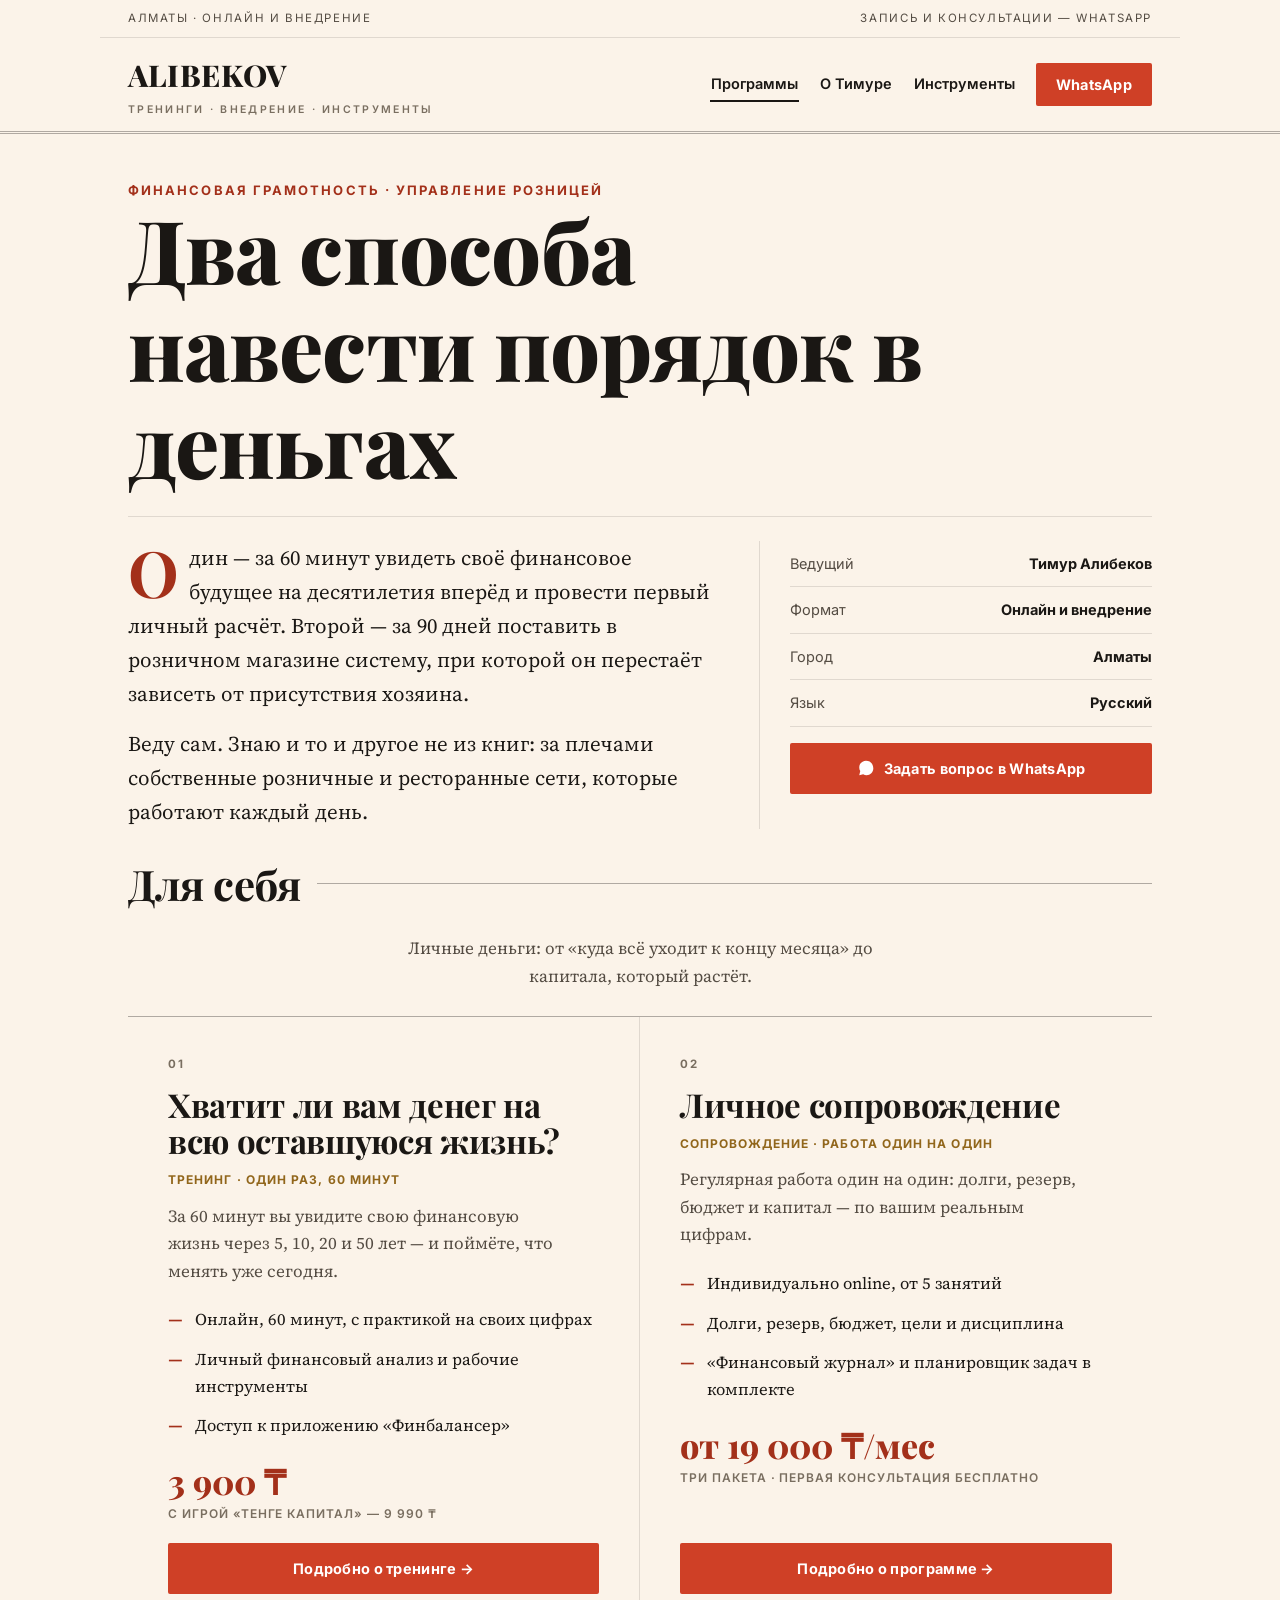
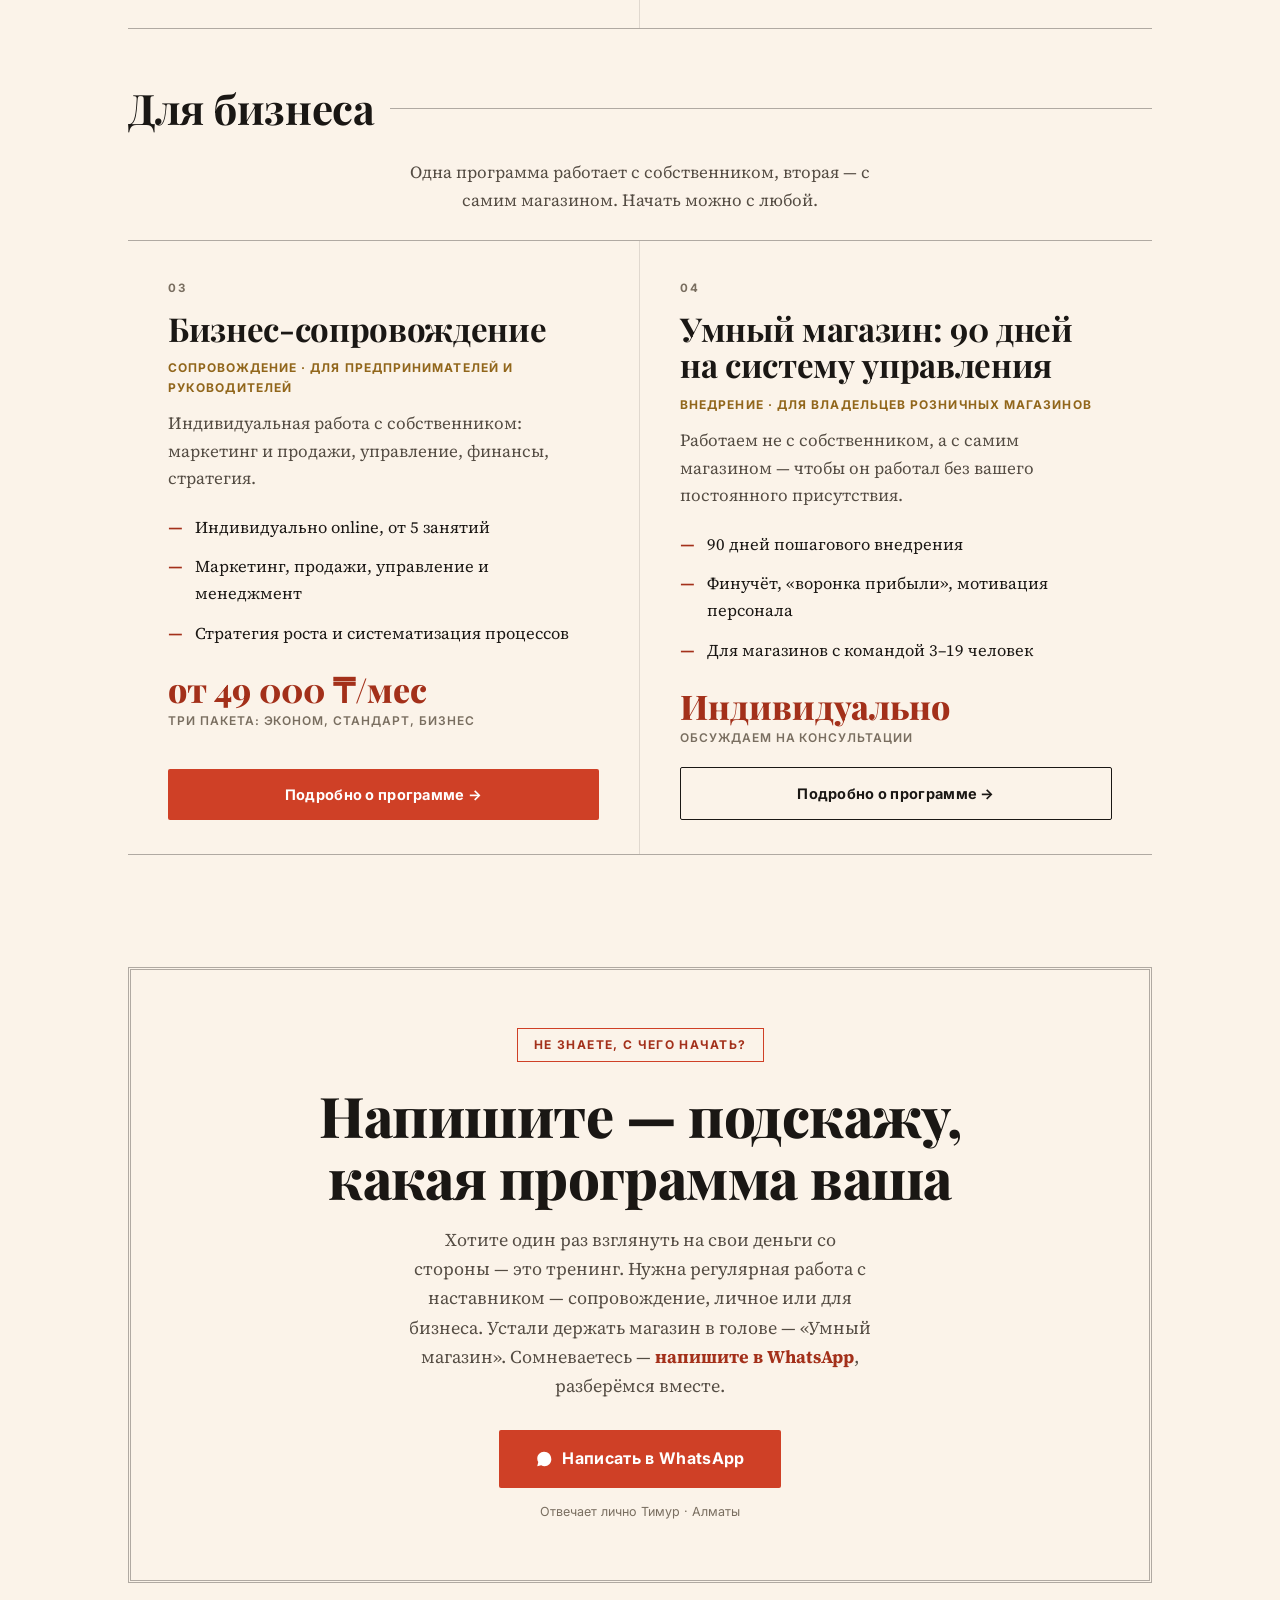
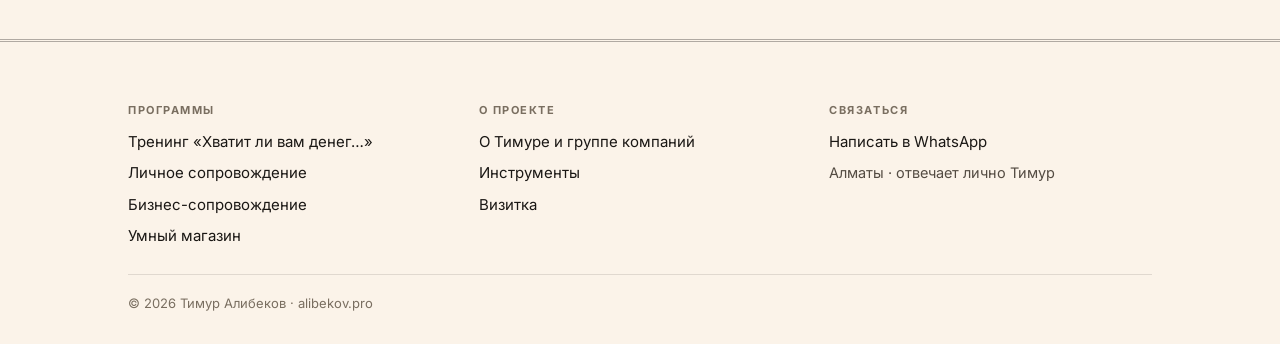
==== commit aa83056e: "content(lichnoe): синхронизация с документом «от дохода к капиталу» Страница приведена в соответстви" ====
--- a/index.html
+++ b/index.html
@@ -130,7 +130,7 @@
           <li><span class="t" aria-hidden="true">—</span>Долги, резерв, бюджет, цели и дисциплина</li>
           <li><span class="t" aria-hidden="true">—</span>«Финансовый журнал» и планировщик задач в комплекте</li>
         </ul>
-        <p class="price">от 19 000 ₸/мес<span>три пакета: Старт, Стандарт, Капитал</span></p>
+        <p class="price">от 19 000 ₸/мес<span>три пакета · первая консультация бесплатно</span></p>
         <p class="act"><a class="btn sal" href="/lichnoe-soprovozhdenie/" aria-label="Подробно о программе «Личное сопровождение»">Подробно о программе →</a></p>
       </article>
 
